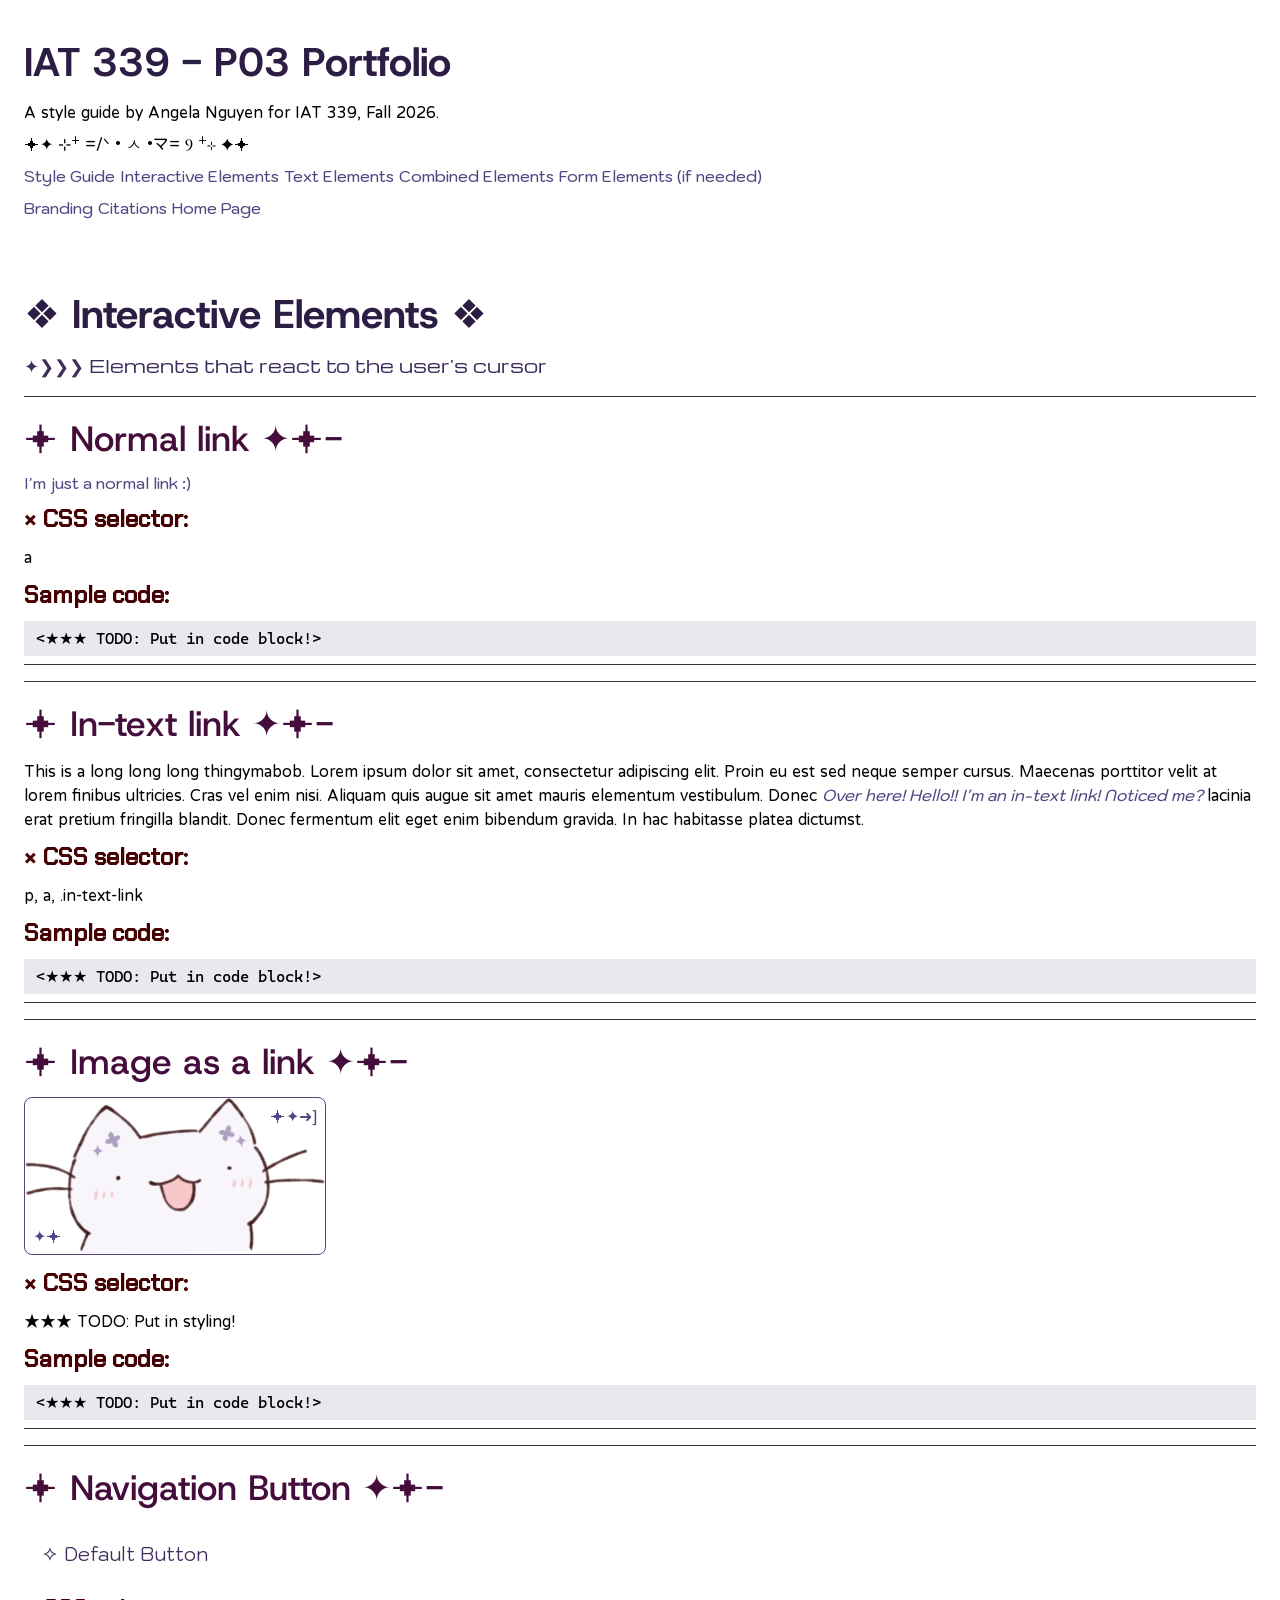
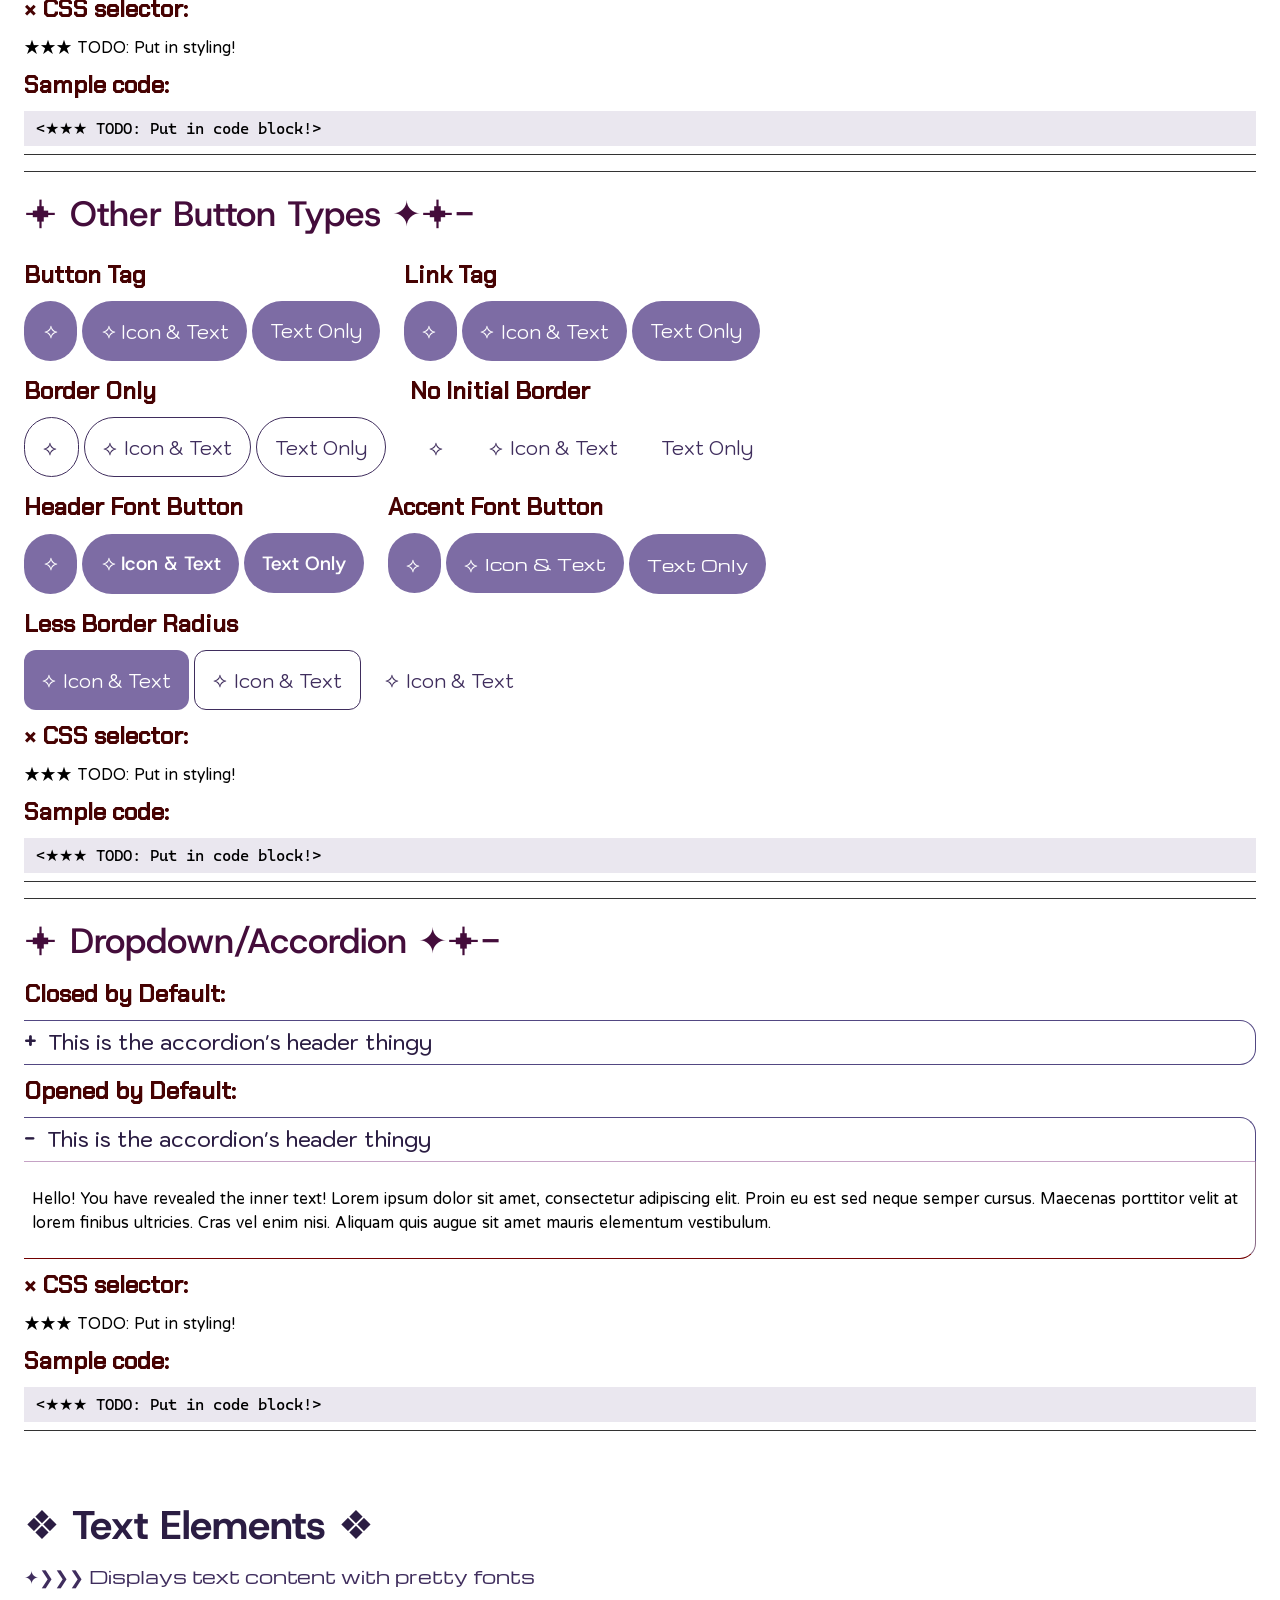
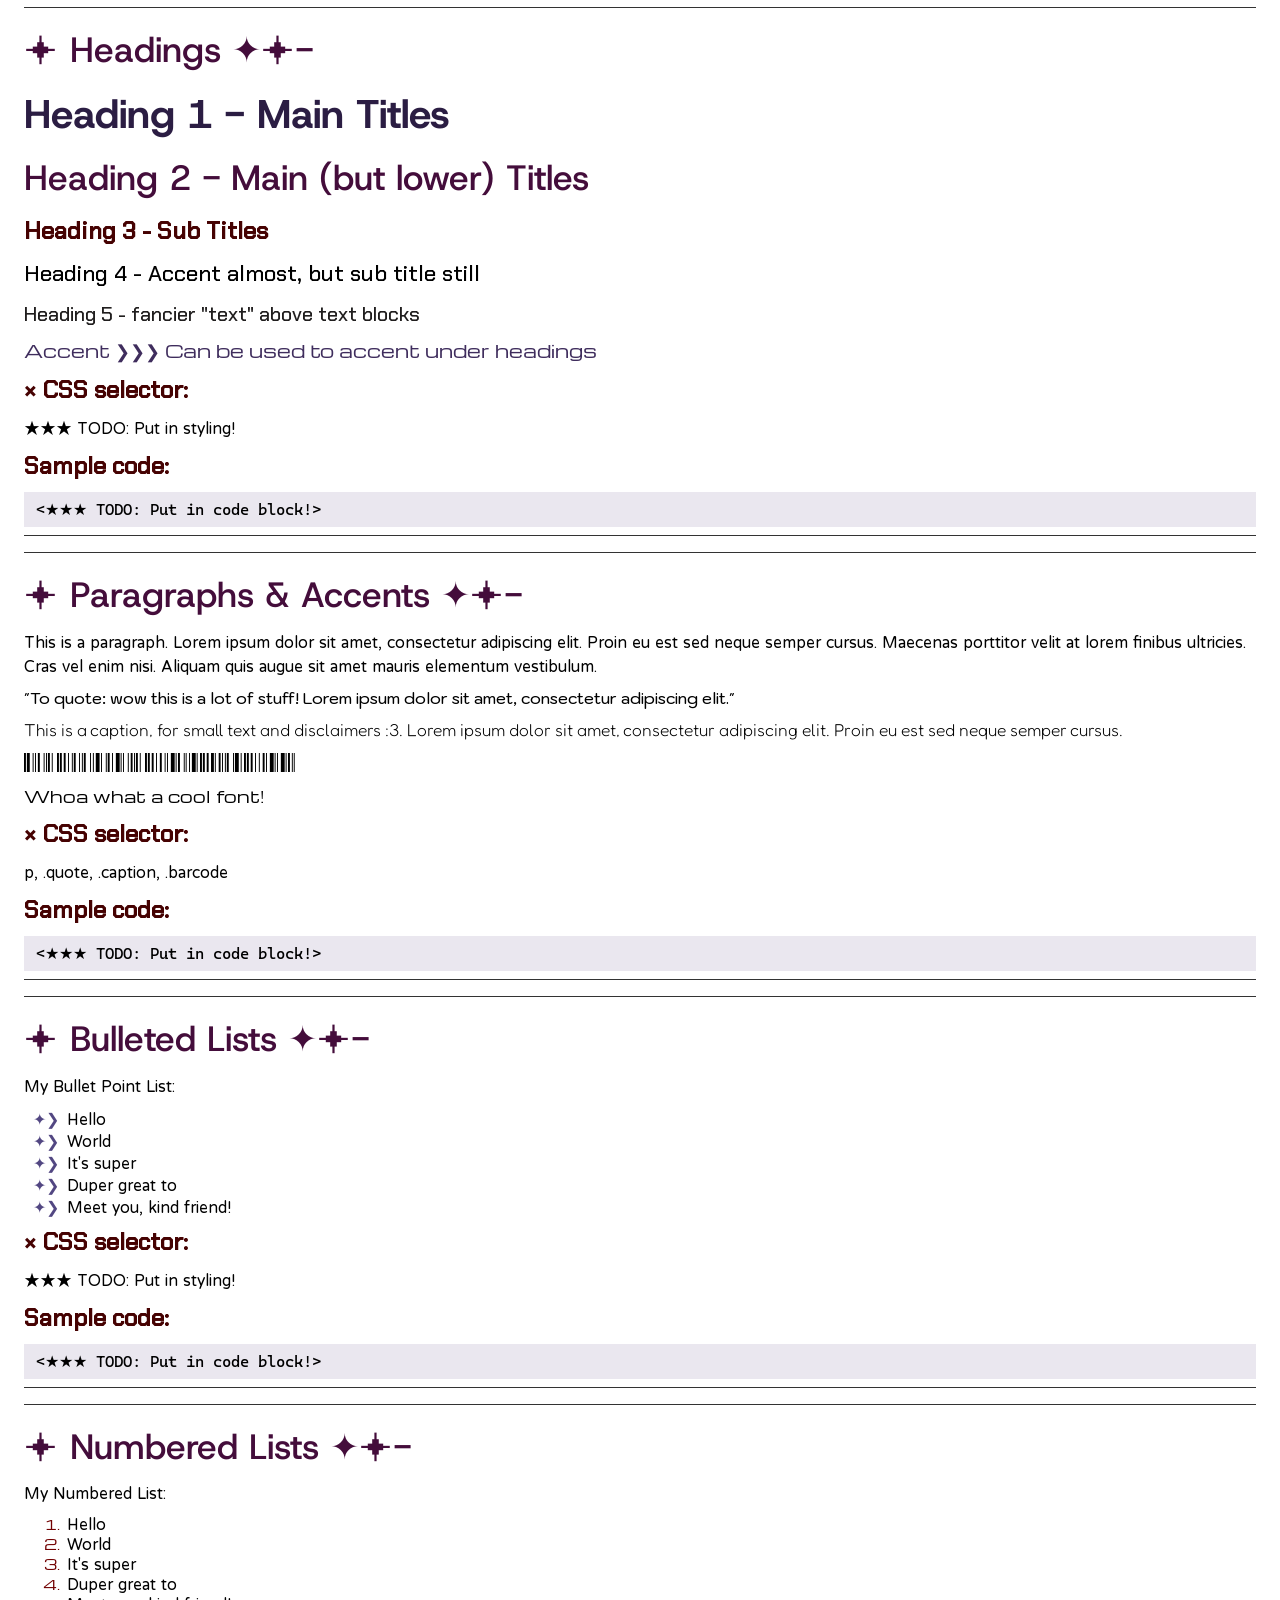
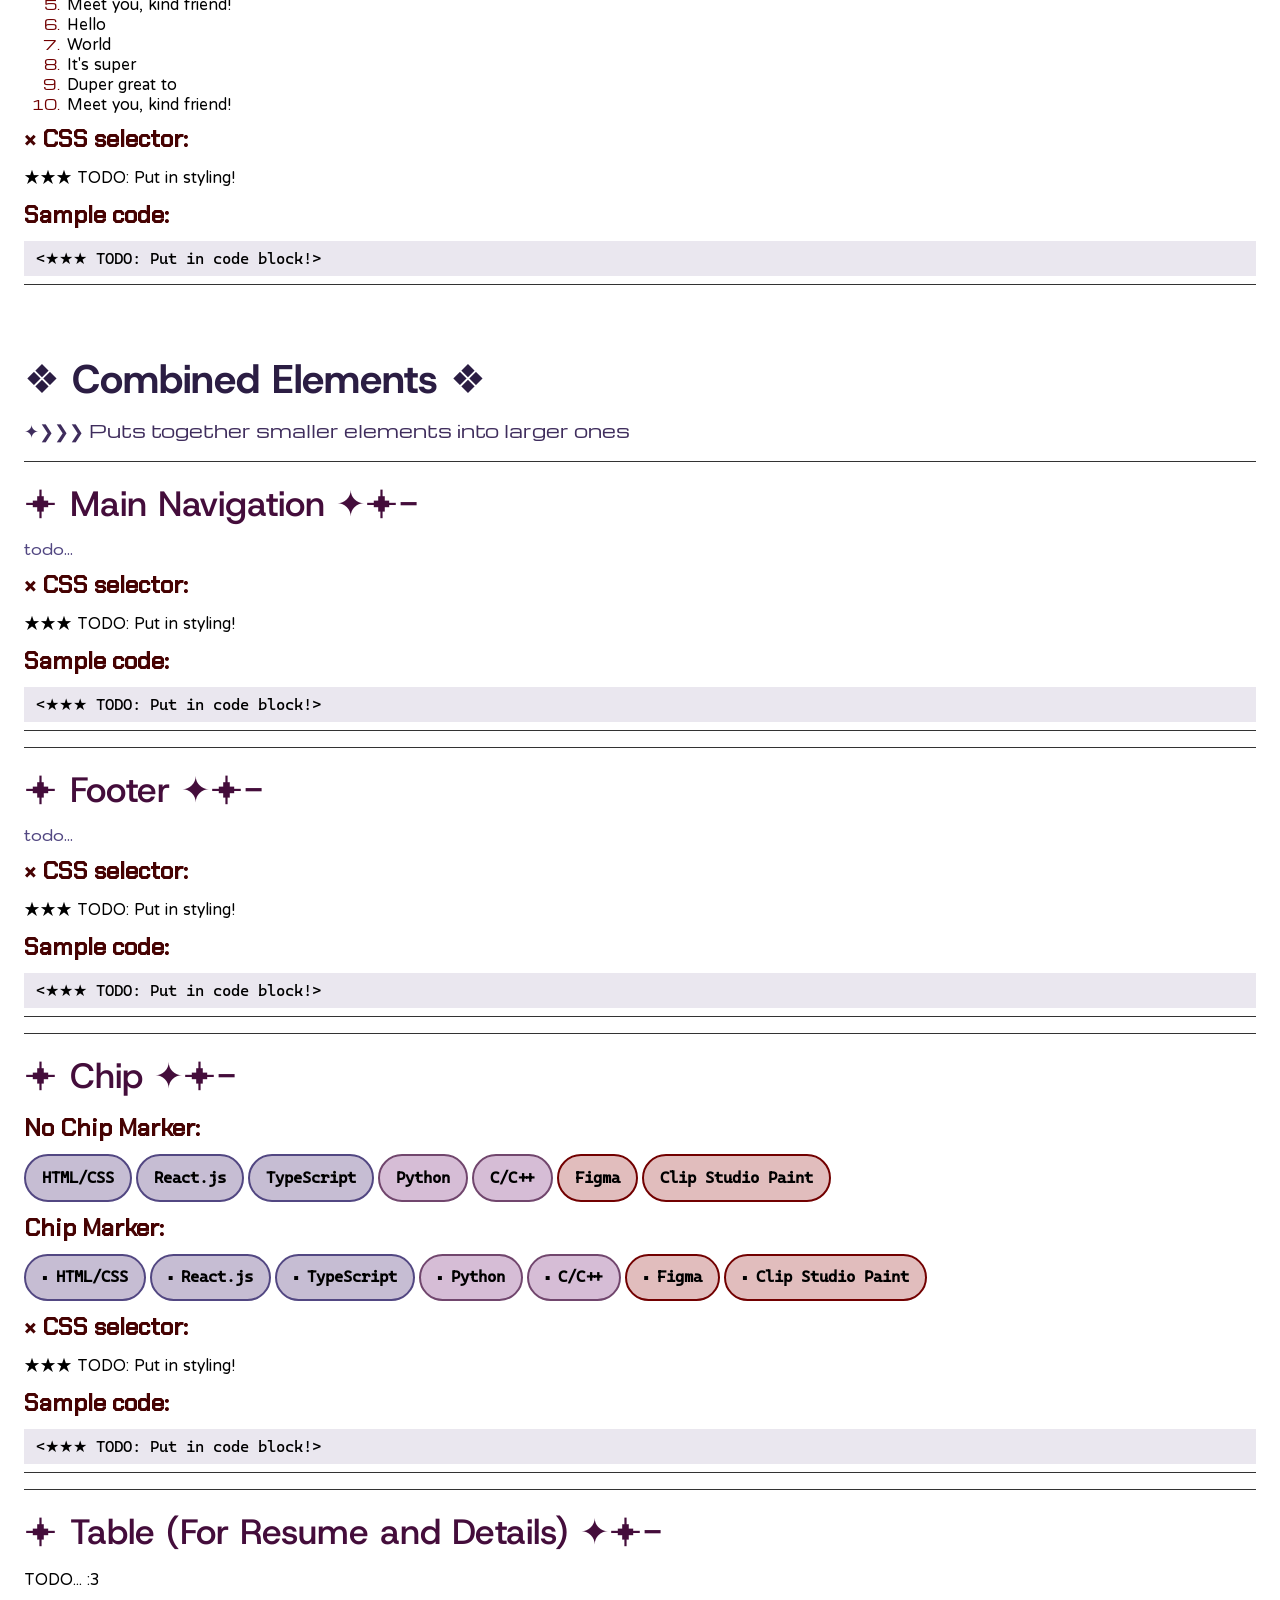
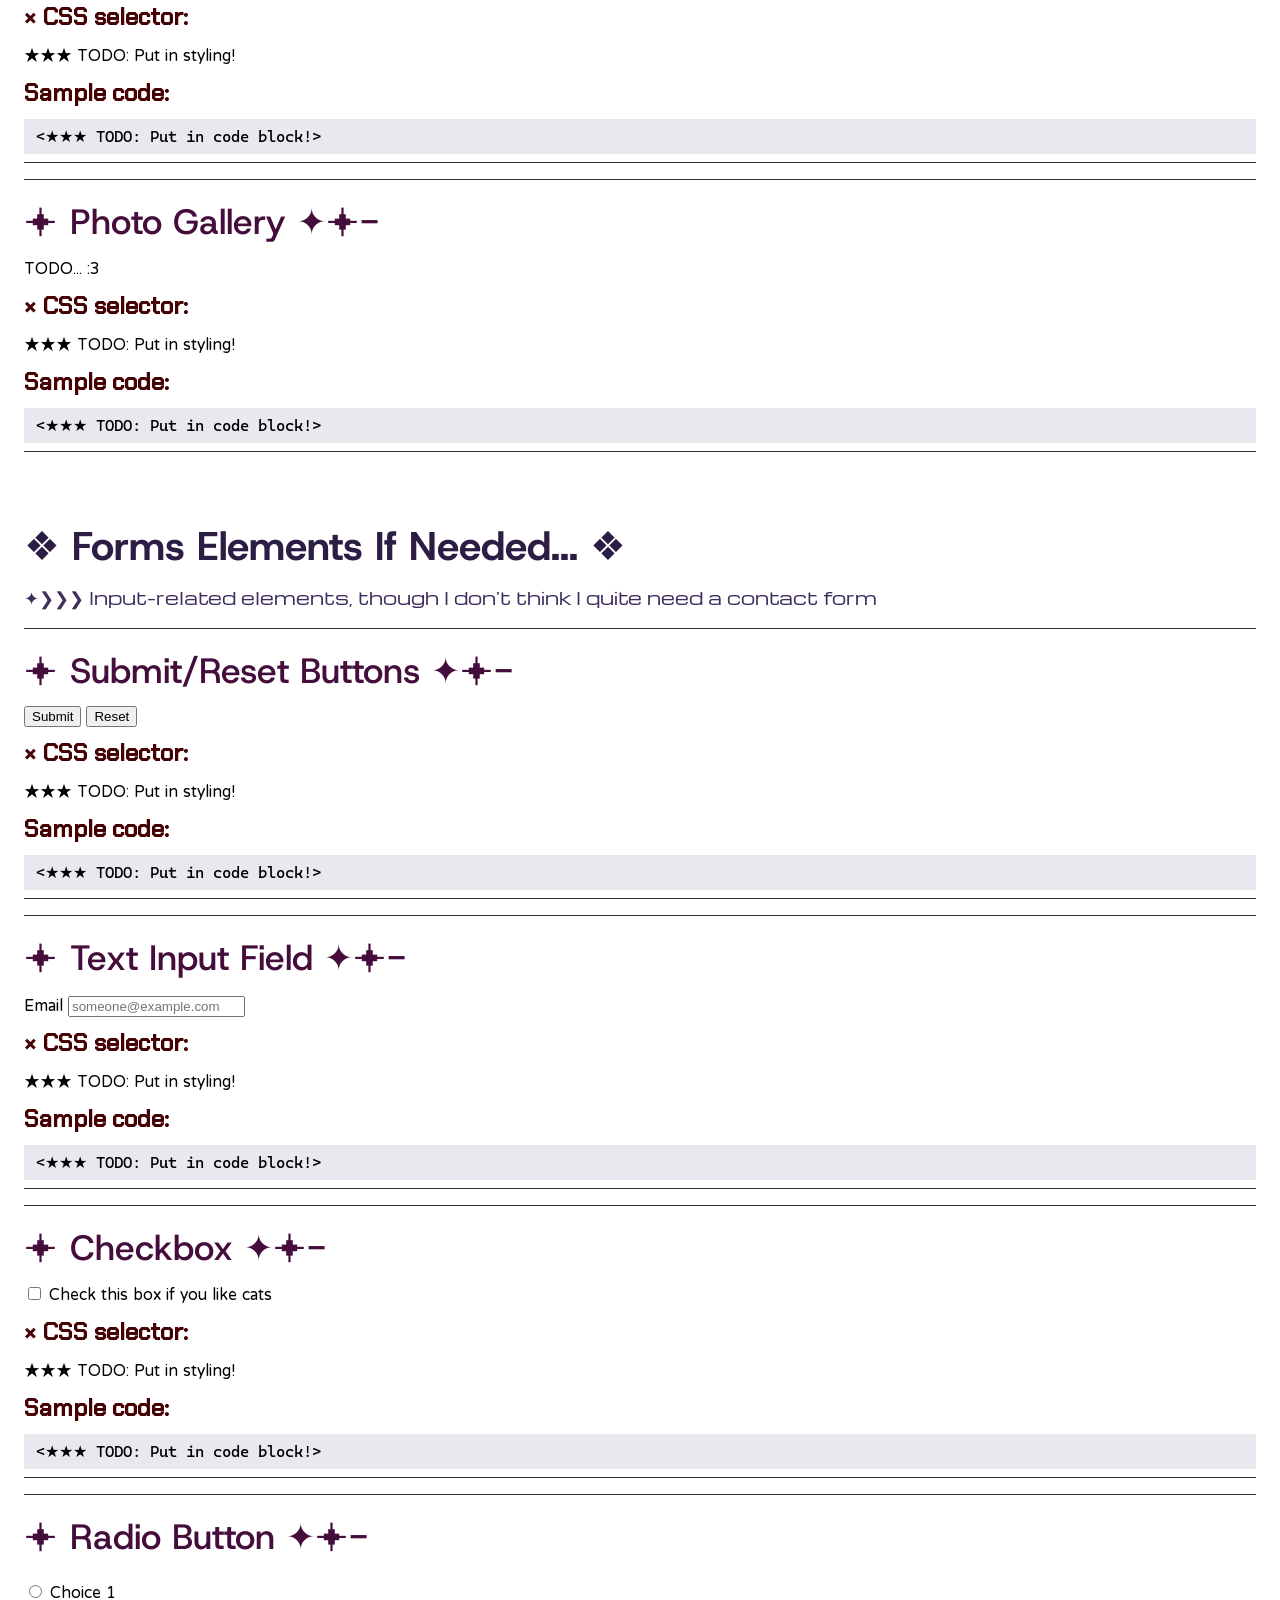
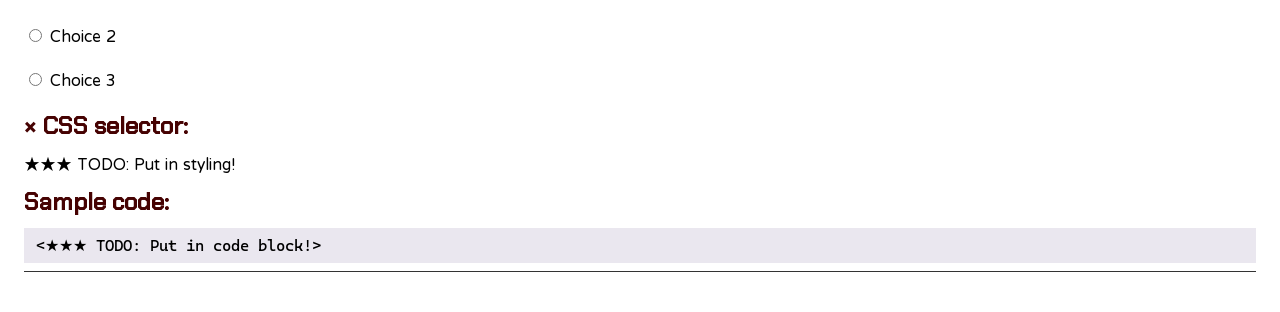
==== pages/style-guide.html @ d637d1a0 "added chips, changed button icon thing to account for chrome font? added todos" ====
<!DOCTYPE html>
<html lang="en">
  <head>
    <meta charset="utf-8">
    <meta name="viewport" content="width=device-width, initial-scale=1">

    <!-- I got annoyed at reloading
    googled up a script that allows me to reload
    the page every couple minutes/seconds
    to show my changes as I work
    -->
    <!-- <meta http-equiv="refresh" content="1"> -->

    <title>✦❯ IAT 339 - P03 Portfolio</title>

    <link href="../css/main.css" rel="stylesheet">
    <link href="../css/pages/style-guide.css" rel="stylesheet">
    <link href="../css/overrides.css" rel="stylesheet">
  </head>

  <body>
    <h1 class="trim-override">IAT 339 - P03 Portfolio</h1>
    <p>A style guide by Angela Nguyen for IAT 339, Fall 2026.</p>
    <p>🟄✦ ⊹⁺ =/ᐠ • ㅅ •マ= Ⳋ ⁺⊹ ✦🟄</p>
    <div>
      <nav>
        <p>
          <a href="style-guide.html">Style Guide</a>
          <a href="#interactive_elements">Interactive Elements</a>
          <a href="#text_elements">Text Elements</a>
          <a href="#combined_elements">Combined Elements</a>
          <a href="#form_elements">Form Elements (if needed)</a>
        </p>
      </nav>

      <nav>
        <p>
          <a href="#branding">Branding</a>
          <a href="#Citations">Citations</a>
          <a href="index.html">Home Page</a>
        </p>
      </nav>
    </div>

    <!-- INTERACTIVE ELEMENTS SECTION // -->
    <section id="interactive_elements" headingoffset="1">
      <h1 class="trim-override">❖ Interactive Elements ❖</h1>
      <p class="Michroma subtitle-accent">
        ✦❯❯❯ Elements that react to the user's cursor
      </p>

      <!-- Default Button styling section -->
      <section>
        <h2>🟄 Normal link ✦🟄-</h2>

        <a href="https://www.lipsum.com/feed/html"
          >I'm just a normal link :)
        </a>

        <div class="showcase-section">
          <h3>× CSS selector:</h3>
          <p>a</p>

          <h3>Sample code:</h3>
          <code>&lt;★★★ TODO: Put in code block!&gt;</code>
        </div>
      </section>

      <section>
        <h2>🟄 In-text link ✦🟄-</h2>

        <p>
          This is a long long long thingymabob. Lorem ipsum dolor sit amet,
          consectetur adipiscing elit. Proin eu est sed neque semper cursus.
          Maecenas porttitor velit at lorem finibus ultricies. Cras vel enim
          nisi. Aliquam quis augue sit amet mauris elementum vestibulum. Donec
          <a class="in-text-link" href="https://www.lipsum.com/feed/html"
            >Over here! Hello!! I'm an in-text link! Noticed me?
          </a>
          lacinia erat pretium fringilla blandit. Donec fermentum elit eget enim
          bibendum gravida. In hac habitasse platea dictumst.
        </p>

        <div class="showcase-section">
          <h3>× CSS selector:</h3>
          <p>p, a, .in-text-link</p>

          <h3>Sample code:</h3>
          <code>&lt;★★★ TODO: Put in code block!&gt;</code>
        </div>
      </section>

      <section>
        <h2>🟄 Image as a link ✦🟄-</h2>

        <a
          class="image-link-a"
          href="https://en.wikipedia.org/wiki/Cat"
          target="_blank"
        >
          <img
            class="image-link-img"
            src="../img/cat-1.png"
            alt="Doodle of a smiling cat"
          >
        </a>

        <div class="showcase-section">
          <h3>× CSS selector:</h3>
          <p>★★★ TODO: Put in styling!</p>

          <h3>Sample code:</h3>
          <code>&lt;★★★ TODO: Put in code block!&gt;</code>
        </div>
      </section>

      <section>
        <h2 id="nav-button">🟄 Navigation Button ✦🟄-</h2>

        <a
          class="base-button border-button nib-button star-button lbr-button"
          href="#nav-button"
          >Default Button</a
        >

        <div class="showcase-section">
          <h3>× CSS selector:</h3>
          <p>★★★ TODO: Put in styling!</p>

          <h3>Sample code:</h3>
          <code>&lt;★★★ TODO: Put in code block!&gt;</code>
        </div>
      </section>

      <section>
        <h2 id="button-demo">🟄 Other Button Types ✦🟄-</h2>

        <div class="flex-column">
          <div class="flex-row wrap gap-24">
            <div>
              <h3>Button Tag</h3>
              <button class="base-button star-button" type="button"></button>
              <button class="base-button star-button" type="button">
                Icon & Text
              </button>
              <button class="base-button" type="button">Text Only</button>
            </div>

            <div>
              <h3>Link Tag</h3>
              <a class="base-button star-button" href="#button-demo"></a>
              <a class="base-button star-button" href="#button-demo"
                >Icon & Text</a
              >
              <a class="base-button" href="#button-demo">Text Only</a>
            </div>
          </div>

          <div class="flex-row wrap gap-24">
            <div>
              <h3>Border Only</h3>
              <a
                class="base-button border-button star-button"
                href="#button-demo"
              ></a>
              <a
                class="base-button border-button star-button"
                href="#button-demo"
                >Icon & Text</a
              >
              <a class="base-button border-button" href="#button-demo"
                >Text Only</a
              >
            </div>

            <div>
              <h3>No Initial Border</h3>
              <a
                class="base-button border-button nib-button star-button"
                href="#button-demo"
              ></a>
              <a
                class="base-button border-button nib-button star-button"
                href="#button-demo"
                >Icon & Text</a
              >
              <a
                class="base-button border-button nib-button"
                href="#button-demo"
                >Text Only</a
              >
            </div>
          </div>

          <div class="flex-row wrap gap-24">
            <div>
              <h3>Header Font Button</h3>
              <button
                class="host-grotesk-button base-button star-button"
                type="button"
              ></button>
              <button
                class="host-grotesk-button base-button star-button"
                type="button"
              >
                Icon & Text
              </button>
              <button class="host-grotesk-button base-button" type="button">
                Text Only
              </button>
            </div>

            <div>
              <h3>Accent Font Button</h3>
              <a
                class="michroma-button base-button star-button"
                href="#button-demo"
              ></a>
              <a
                class="michroma-button base-button star-button"
                href="#button-demo"
                >Icon & Text</a
              >
              <a class="michroma-button base-button" href="#button-demo"
                >Text Only</a
              >
            </div>
          </div>

          <div>
            <h3>Less Border Radius</h3>
            <a class="lbr-button base-button star-button" href="#button-demo"
              >Icon & Text</a
            >
            <a
              class="lbr-button base-button border-button star-button"
              href="#button-demo"
              >Icon & Text</a
            >

            <a
              class="lbr-button base-button border-button nib-button star-button"
              href="#button-demo"
              >Icon & Text</a
            >
          </div>
        </div>

        <div class="showcase-section">
          <h3>× CSS selector:</h3>
          <p>★★★ TODO: Put in styling!</p>

          <h3>Sample code:</h3>
          <code>&lt;★★★ TODO: Put in code block!&gt;</code>
        </div>
      </section>

      <section>
        <h2>🟄 Dropdown/Accordion ✦🟄-</h2>

        <div>
          <h3>Closed by Default:</h3>
          <details class="accordion">
            <summary class="accordion-summary">
              This is the accordion's header thingy
            </summary>

            <div class="accordion-body">
              <p>
                Hello! You have revealed the inner text! Lorem ipsum dolor sit
                amet, consectetur adipiscing elit. Proin eu est sed neque semper
                cursus. Maecenas porttitor velit at lorem finibus ultricies.
                Cras vel enim nisi. Aliquam quis augue sit amet mauris elementum
                vestibulum.
              </p>
            </div>
          </details>
        </div>

        <div>
          <h3>Opened by Default:</h3>
          <details class="accordion" open>
            <summary class="accordion-summary">
              This is the accordion's header thingy
            </summary>

            <div class="accordion-body">
              <p>
                Hello! You have revealed the inner text! Lorem ipsum dolor sit
                amet, consectetur adipiscing elit. Proin eu est sed neque semper
                cursus. Maecenas porttitor velit at lorem finibus ultricies.
                Cras vel enim nisi. Aliquam quis augue sit amet mauris elementum
                vestibulum.
              </p>
            </div>
          </details>
        </div>

        <div class="showcase-section">
          <h3>× CSS selector:</h3>
          <p>★★★ TODO: Put in styling!</p>

          <h3>Sample code:</h3>
          <code>&lt;★★★ TODO: Put in code block!&gt;</code>
        </div>
      </section>
    </section>
    <!-- // INTERACTIVE ELEMENTS SECTION -->

    <!-- TEXT ELEMENTS SECTION // -->
    <section id="text_elements" headingoffset="1">
      <h1 class="trim-override">❖ Text Elements ❖</h1>
      <p class="Michroma subtitle-accent">
        ✦❯❯❯ Displays text content with pretty fonts
      </p>

      <section>
        <h2>🟄 Headings ✦🟄-</h2>

        <div headingoffset="1">
          <h1>Heading 1 - Main Titles</h1>
          <h2>Heading 2 - Main (but lower) Titles</h2>
          <h3>Heading 3 - Sub Titles</h3>
          <h4>Heading 4 - Accent almost, but sub title still</h4>
          <h5>Heading 5 - fancier "text" above text blocks</h5>

          <p class="Michroma subtitle-accent">
            Accent ❯❯❯ Can be used to accent under headings
          </p>
        </div>

        <div class="showcase-section">
          <h3>× CSS selector:</h3>
          <p>★★★ TODO: Put in styling!</p>

          <h3>Sample code:</h3>
          <code>&lt;★★★ TODO: Put in code block!&gt;</code>
        </div>
      </section>

      <section>
        <h2>🟄 Paragraphs & Accents ✦🟄-</h2>

        <p>
          This is a paragraph. Lorem ipsum dolor sit amet, consectetur
          adipiscing elit. Proin eu est sed neque semper cursus. Maecenas
          porttitor velit at lorem finibus ultricies. Cras vel enim nisi.
          Aliquam quis augue sit amet mauris elementum vestibulum.
        </p>
        <p class="quote">
          "To quote: wow this is a lot of stuff! Lorem ipsum dolor sit amet,
          consectetur adipiscing elit."
        </p>
        <p class="caption">
          This is a caption, for small text and disclaimers :3. Lorem ipsum
          dolor sit amet, consectetur adipiscing elit. Proin eu est sed neque
          semper cursus.
        </p>
        <p class="barcode">The Barcode Font Was Cool</p>

        <p class="Michroma">Whoa what a cool font!</p>

        <div class="showcase-section">
          <h3>× CSS selector:</h3>
          <p>p, .quote, .caption, .barcode</p>

          <h3>Sample code:</h3>
          <code>&lt;★★★ TODO: Put in code block!&gt;</code>
        </div>
      </section>

      <section>
        <h2>🟄 Bulleted Lists ✦🟄-</h2>

        <p>My Bullet Point List:</p>
        <ul class="purple-marker">
          <li>Hello</li>
          <li>World</li>
          <li>It's super</li>
          <li>Duper great to</li>
          <li>Meet you, kind friend!</li>
        </ul>

        <div class="showcase-section">
          <h3>× CSS selector:</h3>
          <p>★★★ TODO: Put in styling!</p>

          <h3>Sample code:</h3>
          <code>&lt;★★★ TODO: Put in code block!&gt;</code>
        </div>
      </section>

      <section>
        <h2>🟄 Numbered Lists ✦🟄-</h2>

        <p>My Numbered List:</p>
        <ol class="red-marker">
          <li>Hello</li>
          <li>World</li>
          <li>It's super</li>
          <li>Duper great to</li>
          <li>Meet you, kind friend!</li>
          <li>Hello</li>
          <li>World</li>
          <li>It's super</li>
          <li>Duper great to</li>
          <li>Meet you, kind friend!</li>
        </ol>

        <div class="showcase-section">
          <h3>× CSS selector:</h3>
          <p>★★★ TODO: Put in styling!</p>

          <h3>Sample code:</h3>
          <code>&lt;★★★ TODO: Put in code block!&gt;</code>
        </div>
      </section>
    </section>
    <!-- // TEXT ELEMENTS SECTION -->

    <!-- COMBINED ELEMENTS SECTION // -->
    <section id="combined_elements" headingoffset="1">
      <h1 class="trim-override">❖ Combined Elements ❖</h1>
      <p class="Michroma subtitle-accent">
        ✦❯❯❯ Puts together smaller elements into larger ones
      </p>

      <section>
        <h2>🟄 Main Navigation ✦🟄-</h2>

        <nav>
          <a href="index.html">todo...</a>
        </nav>

        <div class="showcase-section">
          <h3>× CSS selector:</h3>
          <p>★★★ TODO: Put in styling!</p>

          <h3>Sample code:</h3>
          <code>&lt;★★★ TODO: Put in code block!&gt;</code>
        </div>
      </section>

      <section>
        <h2>🟄 Footer ✦🟄-</h2>

        <nav>
          <a href="index.html">todo...</a>
        </nav>

        <div class="showcase-section">
          <h3>× CSS selector:</h3>
          <p>★★★ TODO: Put in styling!</p>

          <h3>Sample code:</h3>
          <code>&lt;★★★ TODO: Put in code block!&gt;</code>
        </div>
      </section>

      <section>
        <h2>🟄 Chip ✦🟄-</h2>

        <h3>No Chip Marker:</h3>
        <div class="flex-row wrap">
          <div class="chip purple-chip"><p>HTML/CSS</p></div>
          <div class="chip purple-chip"><p>React.js</p></div>
          <div class="chip purple-chip"><p>TypeScript</p></div>

          <div class="chip magenta-chip"><p>Python</p></div>
          <div class="chip magenta-chip"><p>C/C++</p></div>

          <div class="chip red-chip"><p>Figma</p></div>
          <div class="chip red-chip"><p>Clip Studio Paint</p></div>
        </div>

        <h3>Chip Marker:</h3>
        <div class="flex-row wrap">
          <div class="chip cm purple-chip"><p>HTML/CSS</p></div>
          <div class="chip cm purple-chip"><p>React.js</p></div>
          <div class="chip cm purple-chip"><p>TypeScript</p></div>

          <div class="chip cm magenta-chip"><p>Python</p></div>
          <div class="chip cm magenta-chip"><p>C/C++</p></div>

          <div class="chip cm red-chip"><p>Figma</p></div>
          <div class="chip cm red-chip"><p>Clip Studio Paint</p></div>
        </div>

        <div class="showcase-section">
          <h3>× CSS selector:</h3>
          <p>★★★ TODO: Put in styling!</p>

          <h3>Sample code:</h3>
          <code>&lt;★★★ TODO: Put in code block!&gt;</code>
        </div>
      </section>

      <section>
        <h2>🟄 Table (For Resume and Details) ✦🟄-</h2>

        <p>TODO... :3</p>

        <div class="showcase-section">
          <h3>× CSS selector:</h3>
          <p>★★★ TODO: Put in styling!</p>

          <h3>Sample code:</h3>
          <code>&lt;★★★ TODO: Put in code block!&gt;</code>
        </div>
      </section>

      <section>
        <h2>🟄 Photo Gallery ✦🟄-</h2>

        <p>TODO... :3</p>

        <div class="showcase-section">
          <h3>× CSS selector:</h3>
          <p>★★★ TODO: Put in styling!</p>

          <h3>Sample code:</h3>
          <code>&lt;★★★ TODO: Put in code block!&gt;</code>
        </div>
      </section>
    </section>
    <!-- // COMBINED ELEMENTS SECTION -->

    <!-- FORMS SECTION // -->
    <section id="form_elements" headingoffset="1">
      <h1 class="trim-override">❖ Forms Elements If Needed... ❖</h1>
      <p class="Michroma subtitle-accent">
        ✦❯❯❯ Input-related elements, though I don't think I quite need a contact
        form
      </p>

      <section>
        <h2>🟄 Submit/Reset Buttons ✦🟄-</h2>

        <form>
          <button type="submit">Submit</button>
          <button type="reset">Reset</button>
        </form>

        <div class="showcase-section">
          <h3>× CSS selector:</h3>
          <p>★★★ TODO: Put in styling!</p>

          <h3>Sample code:</h3>
          <code>&lt;★★★ TODO: Put in code block!&gt;</code>
        </div>
      </section>

      <section>
        <h2>🟄 Text Input Field ✦🟄-</h2>

        <form>
          <label>
            Email
            <input type="email" placeholder="someone@example.com">
          </label>
        </form>

        <div class="showcase-section">
          <h3>× CSS selector:</h3>
          <p>★★★ TODO: Put in styling!</p>

          <h3>Sample code:</h3>
          <code>&lt;★★★ TODO: Put in code block!&gt;</code>
        </div>
      </section>

      <section>
        <h2>🟄 Checkbox ✦🟄-</h2>

        <form>
          <label>
            <input type="checkbox" id="toggle-ex" value="false">
            Check this box if you like cats
          </label>
        </form>

        <div class="showcase-section">
          <h3>× CSS selector:</h3>
          <p>★★★ TODO: Put in styling!</p>

          <h3>Sample code:</h3>
          <code>&lt;★★★ TODO: Put in code block!&gt;</code>
        </div>
      </section>

      <section>
        <h2>🟄 Radio Button ✦🟄-</h2>

        <form class="flex-column">
          <label>
            <input type="radio" name="radio-group" id="var-1" value="1">
            Choice 1
          </label>

          <label>
            <input type="radio" name="radio-group" id="var-2" value="2">
            Choice 2
          </label>

          <label>
            <input type="radio" name="radio-group" id="var-3" value="3">
            Choice 3
          </label>
        </form>

        <div class="showcase-section">
          <h3>× CSS selector:</h3>
          <p>★★★ TODO: Put in styling!</p>

          <h3>Sample code:</h3>
          <code>&lt;★★★ TODO: Put in code block!&gt;</code>
        </div>
      </section>
    </section>
    <!-- // FORMS ELEMENTS SECTION -->
  </body>
</html>
---- css/main.css ----
@import url("./colours.css");
@import url("./fonts.css");
@import url("./components/nav-and-footer.css");
@import url("./guides.css");

/*MARK: Basic Overrides*/
*,
*::before,
*::after {
  box-sizing: border-box;
}

*:focus-visible {
  /* replace the browser dependant one*/
  outline: 2px dashed var(--an-magenta-500);
  outline-offset: 0.1rem;
  border-radius: 4px;
}

body {
  font-family: "Huninn", sans-serif;
  font-style: normal;
  font-weight: 400;
  background-color: var(--an-white-400);
}

code {
  background-color: var(--an-purple-850);
  color: var(--an-black-000);
  padding: 0.5em 0.75em;
  display: block;

  font-family: "Cascadia_Code";
  font-style: normal;
  font-weight: normal;
  font-size: 1rem;

  /*got kinda annoyed by it going past the page*/
  word-wrap: break-word;
}

/*MARK: Text*/
/*#region*/
h1,
h2,
h3,
h4,
h5,
h6,
p,
label {
  margin: 0.5rem 0 0.5rem 0;
  line-height: 1.5;
  font-size: 1rem;
}

/*MARK: >headings*/
h1 {
  font-family: "Host_Grotesk", sans-serif;
  font-style: normal;
  font-weight: 400;
  font-size: 2.5rem;

  color: var(--an-purple-100);
}

h2 {
  font-family: "Host_Grotesk", sans-serif;
  font-style: normal;
  font-weight: 300;
  font-size: 2.2rem;

  color: var(--an-magenta-100);
}

h3 {
  font-family: "Chakra_Petch", sans-serif;
  font-style: normal;
  font-weight: 600;
  font-size: 1.5rem;

  color: var(--an-red-100);
}

h4 {
  font-family: "Chakra_Petch", sans-serif;
  font-style: normal;
  font-weight: 400;
  font-size: 1.4rem;
}

h5 {
  font-family: "Chakra_Petch", sans-serif;
  font-style: normal;
  font-weight: 400;
  font-size: 1.25rem;
  color: var(--an-black-200);
}

/*MARK: >paragraphs*/
p,
label {
  /* pretty much just the default font */
  font-family: "Huninn", sans-serif;
  font-style: normal;
  font-weight: 400;
}

.quote {
  font-family: "Kodchasan", sans-serif;
  font-style: normal;
  font-weight: 400;
}

.caption {
  font-family: "Fredoka", sans-serif;
  font-style: normal;
  font-weight: 300;
}

.barcode {
  font-family: "Libre_Barcode_128", sans-serif;
  font-style: normal;
  font-weight: normal;
  font-size: 2rem;

  /* make the sizing essentially hug the font*/
  /* text-trim stuff isn't valid on CSS 3...*/
  /* text-box-trim: trim-both;
  text-box-edge: cap alphabetic; */

  /* 
    manually hand adjusted it on inspect element first 
    having line-height set to 0 is ok as it's not supposed to overflow to a new line.
    must manually make sure this doesn't flex wrap either
  */
  line-height: 0;
  margin: 0;

  /* need to use em so that it's reactive to the font-size later */
  padding-top: 0.6em;
  padding-bottom: 0.2em;
}

.Michroma {
  font-family: "Michroma", sans-serif;
  font-style: normal;
  font-weight: 400;
}
/*#endregion*/

/*MARK: Links*/
/*#region*/
a {
  color: var(--an-purple-500);
  text-decoration: none;

  font-family: "Kodchasan", sans-serif;
  font-weight: 400;
  font-style: normal;
}

a:hover,
a:focus {
  color: var(--an-magenta-550);
  text-decoration: underline dashed 2px;
}

a:active {
  color: var(--an-red-550);
  text-decoration: underline 2px;
}

.in-text-link {
  font-style: italic;
}

/*
  MARK: >img links
  referencing off my own work from P01/02
*/
/*#region*/
.image-link-a {
  display: inline-flex;
  position: relative;
  border: 1.5px solid var(--an-purple-500);
  border-radius: 8px;
  transition: var(--transition-duration);
}

.image-link-img {
  max-width: 300px;
  min-width: 150px;
  width: 100%;
  height: auto;
  transition: var(--transition-duration);
}

/* psuedo elements to put in the corner of the img
*/
.image-link-a::before,
.image-link-a::after {
  position: absolute;
  padding: 8px;
  z-index: 1;
}

.image-link-a::before {
  content: "🟄✦➜]";
  top: 0;
  right: 0;
}

.image-link-a::after {
  content: "✦🟄";
  bottom: 0;
  left: 0;
}

.image-link-a:hover {
  border: 1.5px solid var(--an-red-500);
  border-radius: 16px;
}

/*
  Affects the image only when the link is hovered on,
  and not just the image itself!
*/
.image-link-a:hover .image-link-img {
  transform: scale(0.95);
}
/*#endregion*/
/*#endregion*/

/*MARK: Lists*/
ol,
ul {
  margin: 0;
}

li {
  padding-left: 0.2rem;
}

.purple-marker li::marker {
  color: var(--an-purple-500);
}

.red-marker li::marker {
  color: var(--an-red-500);
}

li::marker {
  font-family: "Michroma";
  font-size: 0.9rem;
}

ul li::marker {
  content: "✦❯ ";
  font-size: 1rem;
}

/*MARK: Buttons
  there's... a lot oops
*/
/*#region*/

/* 
  MARK: > base button! 
*/
.base-button {
  cursor: pointer;
  transition: var(--transition-duration);

  display: inline-flex;
  gap: 4px;
  align-items: center;
  justify-content: center;

  padding: 16px 18px;
  max-width: fit-content;
  min-height: 60px;

  border: none;
  border-radius: 50rem;

  font-family: "Kodchasan", sans-serif;
  font-style: normal;
  font-weight: 300;
  font-size: 1.2rem;

  /* text-trim stuff isn't valid on CSS 3...*/
  /* text-box-trim: trim-both;
  text-box-edge: cap alphabetic; */

  background-color: var(--an-purple-700);
  color: var(--an-white-fff);
}

.base-button:hover,
.base-button:focus-visible,
.base-button:focus {
  background-color: var(--an-magenta-800);
  color: var(--an-purple-100);
  text-decoration: none;
}

.base-button:active {
  background-color: var(--an-red-700);
  color: var(--an-white-fff);
  text-decoration: none;
}

/*
  MARK: > border only button
*/
.border-button {
  box-sizing: border-box;
  border: 1.5px solid var(--an-purple-200);
  color: var(--an-purple-200);

  background-color: unset;
}

.border-button:hover,
.border-button:focus-visible,
.border-button:focus {
  box-sizing: border-box;
  border-color: var(--an-magenta-500);
  /* inset to thicken the border, but not the overall size */
  box-shadow: inset 0 0 0 0.7px var(--an-magenta-500);
  color: var(--an-magenta-200);
  text-decoration: none;

  /* 
    learned that i can mix the colours https://www.w3schools.com/cssref/func_color-mix.php 
    to make it semi-transparent without modifying the original whoa
  */
  background-color: color-mix(in srgb, var(--an-magenta-500) 8%, transparent);
}

.border-button:active {
  border-color: var(--an-red-500);
  box-shadow: inset 0 0 0 0.5px var(--an-red-500);
  color: var(--an-black-000);
  text-decoration: none;

  background-color: color-mix(in srgb, var(--an-red-500) 10%, transparent);
}

/* 
  MARK: > lbr stands for less border radius 
*/
.lbr-button,
.lbr-button:hover,
.lbr-button:focus-visible,
.lbr-button:focus,
.lbr-button:active {
  border-radius: 12px;
}

/* 
  MARK: > nib stands for no initial border 
*/
.nib-button {
  /* 
    hacky way of doing this to maintain border sizing 
    not sure why transparent didn't work when it worked in the 
    colour mix, prolly because it was an attribute.
  */
  border-color: var(--an-transparent);
}

/* 
  MARK: > star decoration infront of the text 
*/
.star-button::before {
  content: "⟡";
  font-size: 1.3rem;
  width: 17px;

  /* text-trim stuff isn't valid on CSS 3...*/
  /* text-box-trim: trim-both;
  text-box-edge: cap alphabetic; */
  line-height: 0.1rem;
  padding: 0.45rem 0;
}

.star-button:hover::before,
.star-button:focus-visible::before,
.star-button:focus::before {
  content: "✦";
}
/*#endregion - buttons*/

/*MARK: Dropdown/Accordion*/
/*#region*/

/* default summary styling */
summary {
  cursor: pointer;
  font-family: "Kodchasan";
  font-size: 1.3rem;
  color: var(--an-purple-100);
}

/*
  marker customization
  https://developer.mozilla.org/en-US/docs/Web/HTML/Reference/Elements/summary#changing_the_summarys_icon

  found that the marker itself is restrictive, i like the ::before element more...
*/
summary {
  list-style: none;

  &::before {
    content: "+";
    font-weight: bold;
    line-height: 0.1em;
    padding-bottom: 0.2em;
  }
  [open] &::before {
    content: "−";
  }
}

summary::-webkit-details-marker {
  display: none;
}

/* 
  these are accordion unique: 
*/
/* MARK:> accordion header */
.accordion-summary {
  display: inline-flex;
  align-items: center;
  gap: 12px;
  width: 100%;

  padding: 0.5rem 0;
  border: 1px solid var(--an-purple-500);
  border-left: none;

  border-top-right-radius: 16px;
  border-bottom-right-radius: 16px;

  transition:
    border-color var(--transition-duration) ease,
    border-bottom-right-radius var(--transition-duration) ease;
}

.accordion[open] .accordion-summary {
  border-bottom: 1px solid var(--an-magenta-800);
  border-bottom-right-radius: 0;
}

/* MARK:> accordion body */
.accordion-body {
  border: 1px solid var(--an-magenta-600);
  border-left: transparent;
  border-top: transparent;
  border-bottom-right-radius: 16px;

  margin: 0;
  padding: 1em 0.5em;
}

.accordion:not([open]) .accordion-body {
  animation: none;
}

/* this really bothered me so i looked into making a simple animation...
https://developer.mozilla.org/en-US/docs/Web/CSS/Guides/Animations/Using#examples */
@keyframes accordionReveal {
  from {
    opacity: 0;
    transform: translateY(-0.5rem);
  }
  to {
    opacity: 1;
    transform: translateY(0);
  }
}

.accordion[open] .accordion-body {
  animation: accordionReveal calc(var(--transition-duration) + 0.1s) ease-in;
  border-bottom-color: var(--an-red-500);
}

/*#endregion - dropdown/accordion*/

/*MARK: Chips*/
/*#region*/
.chip {
  padding: 0.1em 1em;
  color: var(--an-black-000);
  border-radius: 50rem;

  display: inline-flex;
  align-items: center;
  gap: 0.5rem;
}

.chip > * {
  font-family: "Cascadia_Code";
  font-weight: 600;
  font-size: 1rem;
}

.cm::before {
  content: "▪";
}

.purple-chip {
  background-color: color-mix(in srgb, var(--an-purple-800) 70%, transparent);
  border: 2px solid var(--an-purple-500);
}

.magenta-chip {
  background-color: color-mix(in srgb, var(--an-magenta-800) 70%, transparent);
  border: 2px solid var(--an-magenta-500);
}

.red-chip {
  background-color: color-mix(in srgb, var(--an-red-800) 70%, transparent);
  border: 2px solid var(--an-red-500);
}

/*#endregion*/

/*MARK: Forms but I don't think I need these:*/
/*MARK: Text Inputs*/
/*MARK: Radio*/
/*MARK: Checkbox*/
---- css/pages/style-guide.css ----
@import url("./colours.css");

body {
  padding: 1rem;
}

/* Adds a bar under each section */
section:not([id]) {
  margin: 1em 0;
  padding: 0.5em 0;
  border-top: 1px solid #333;
  border-bottom: 1px solid #333;
}

section[id] {
  margin-top: 4em;
}
---- css/overrides.css ----
.trim-text {
  text-box-trim: trim-both;
  text-box-edge: cap alphabetic;
}

.subtitle-accent {
  font-size: 1.15rem;
  color: var(--an-purple-200);
}

/* alternative font for buttons? */
.host-grotesk-button {
  font-family: "Host_Grotesk", sans-serif;
  font-style: normal;
  font-weight: 100;
  font-size: 1.2rem;
}

.michroma-button {
  font-family: "Michroma", sans-serif;
  font-style: normal;
  font-weight: 100;
  font-size: 1rem;
}
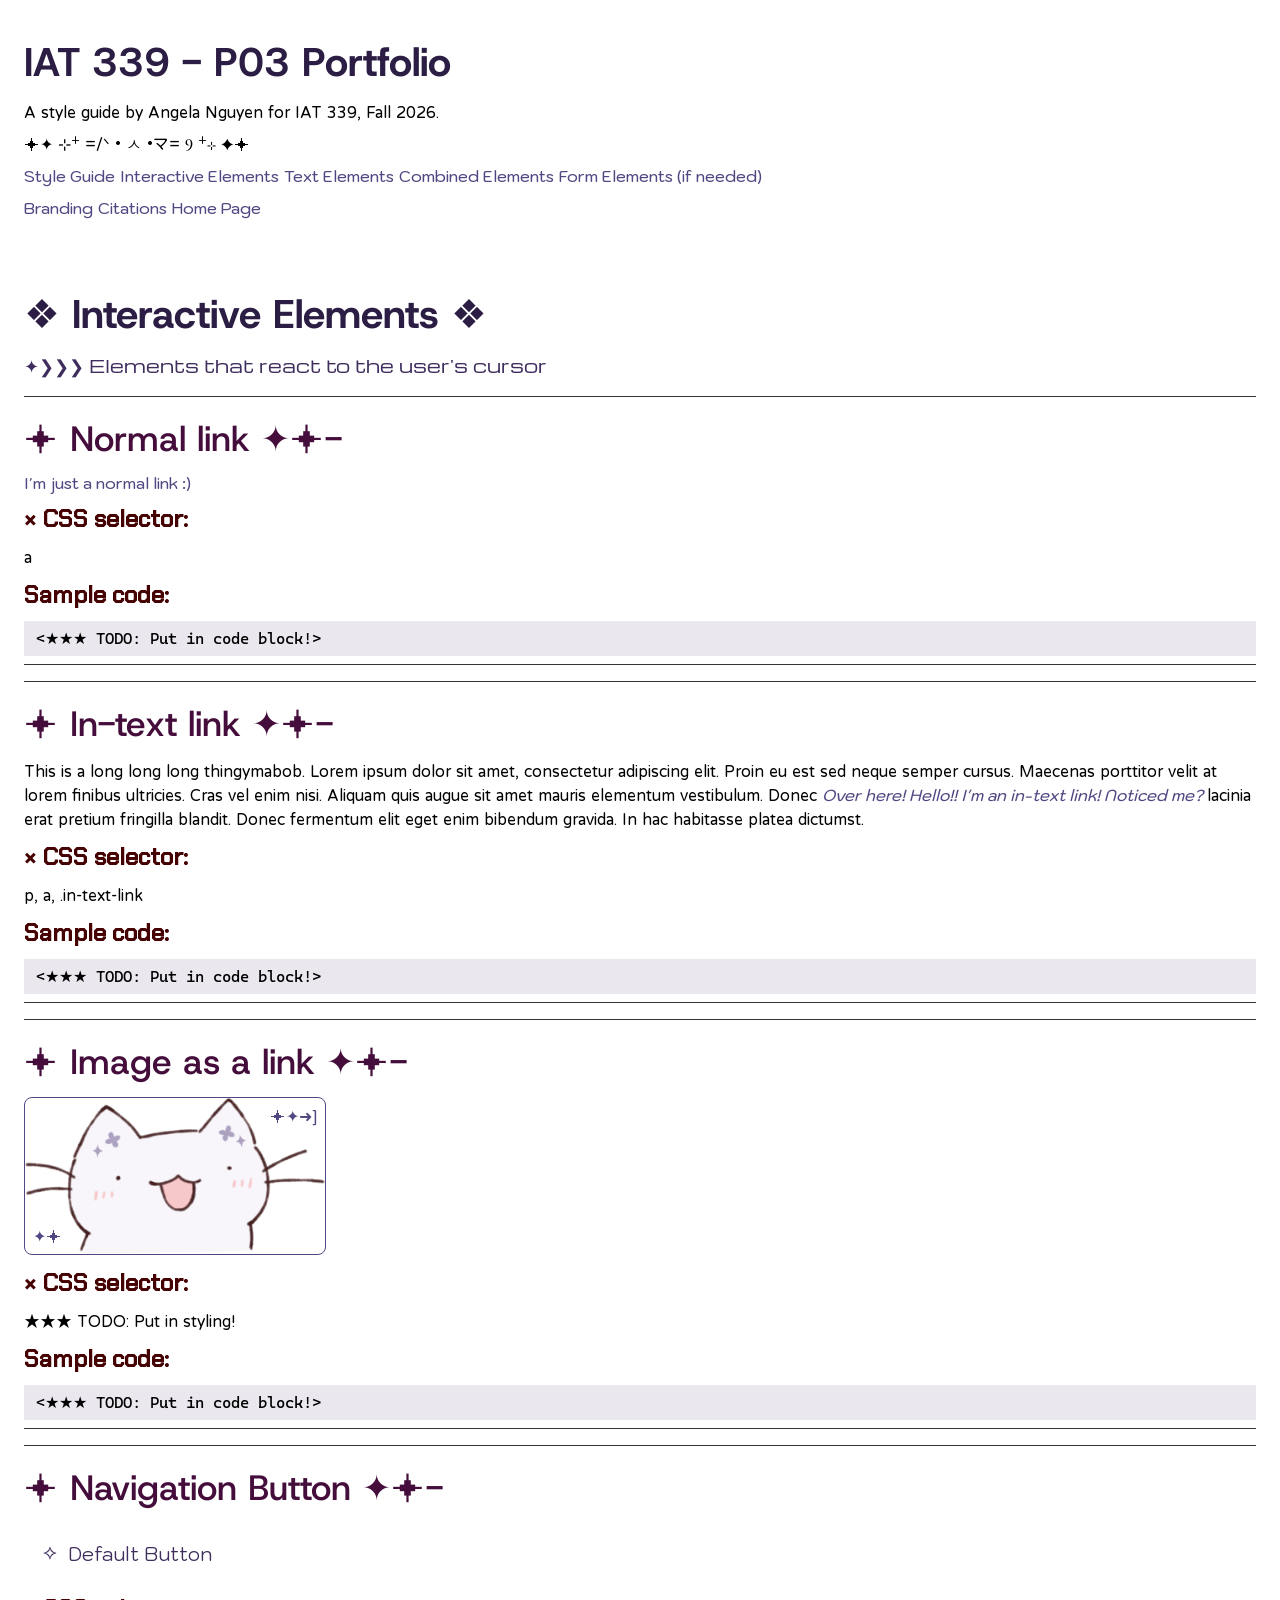
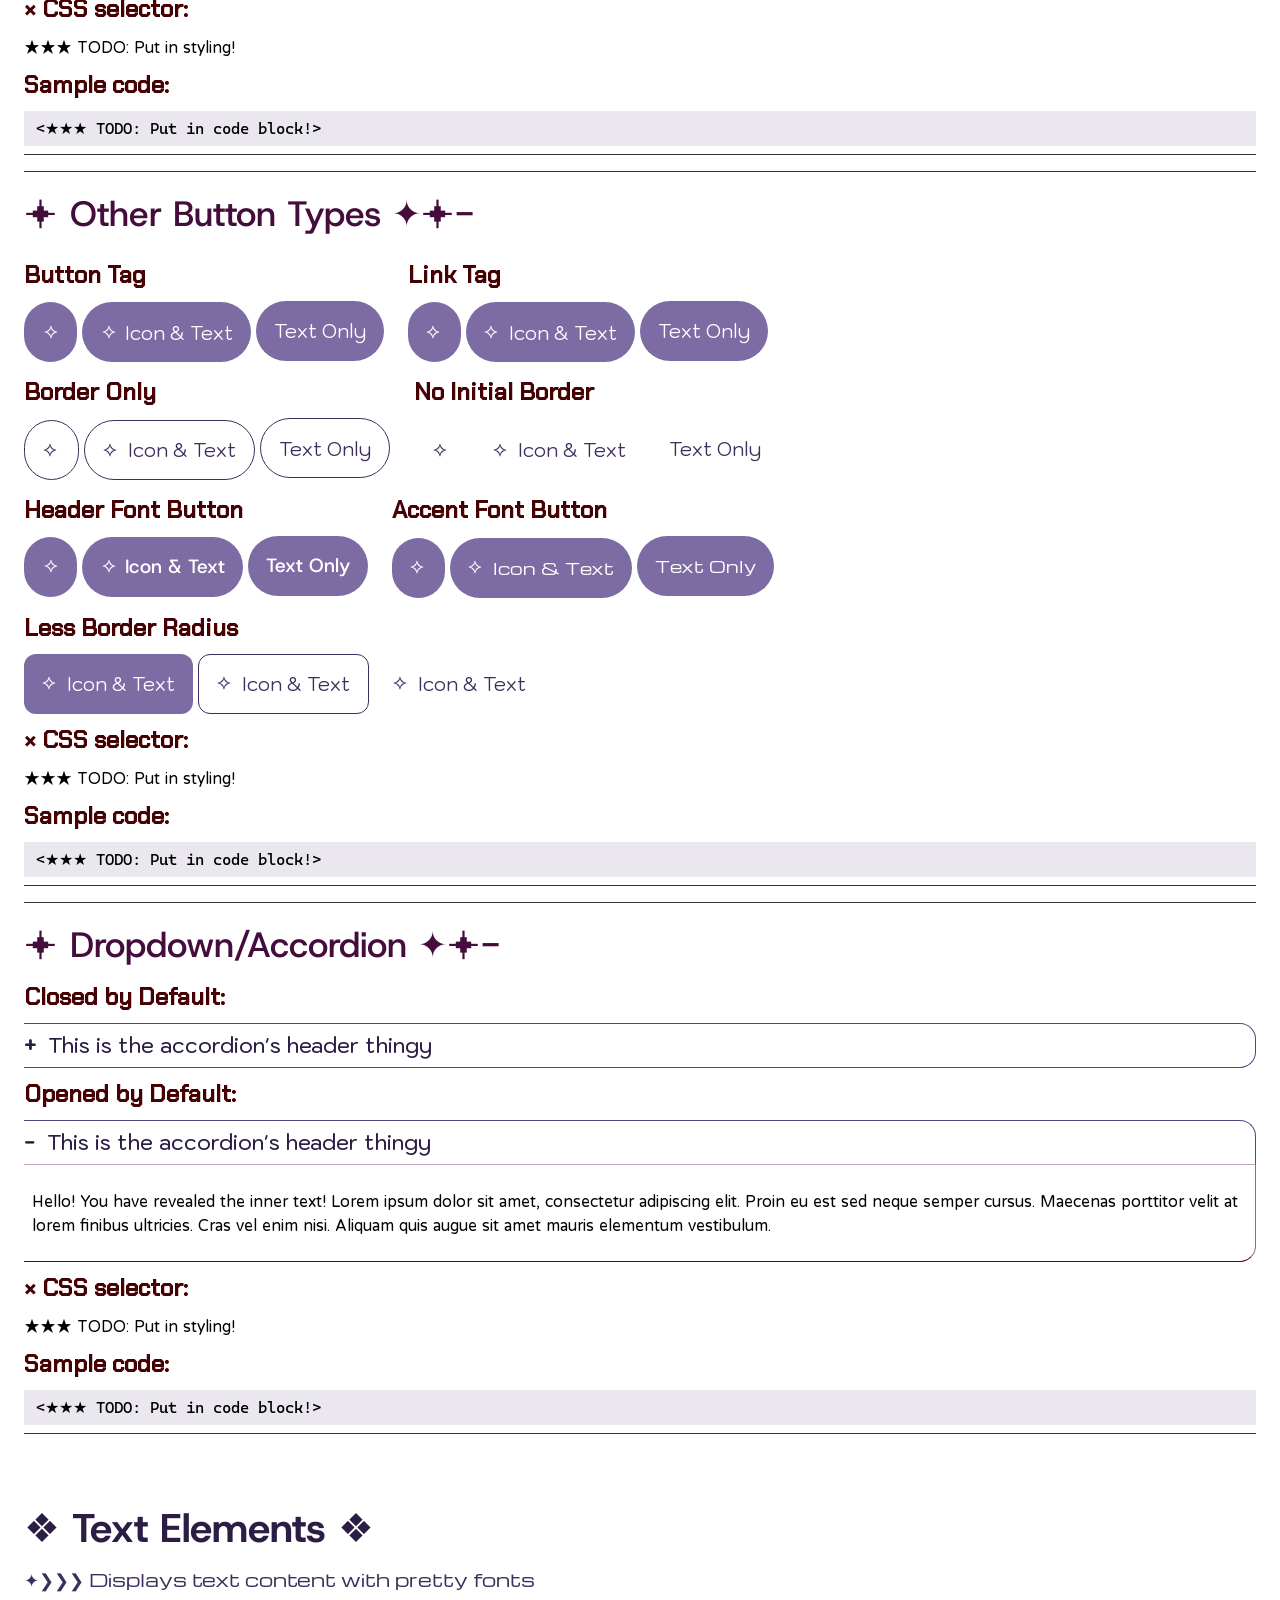
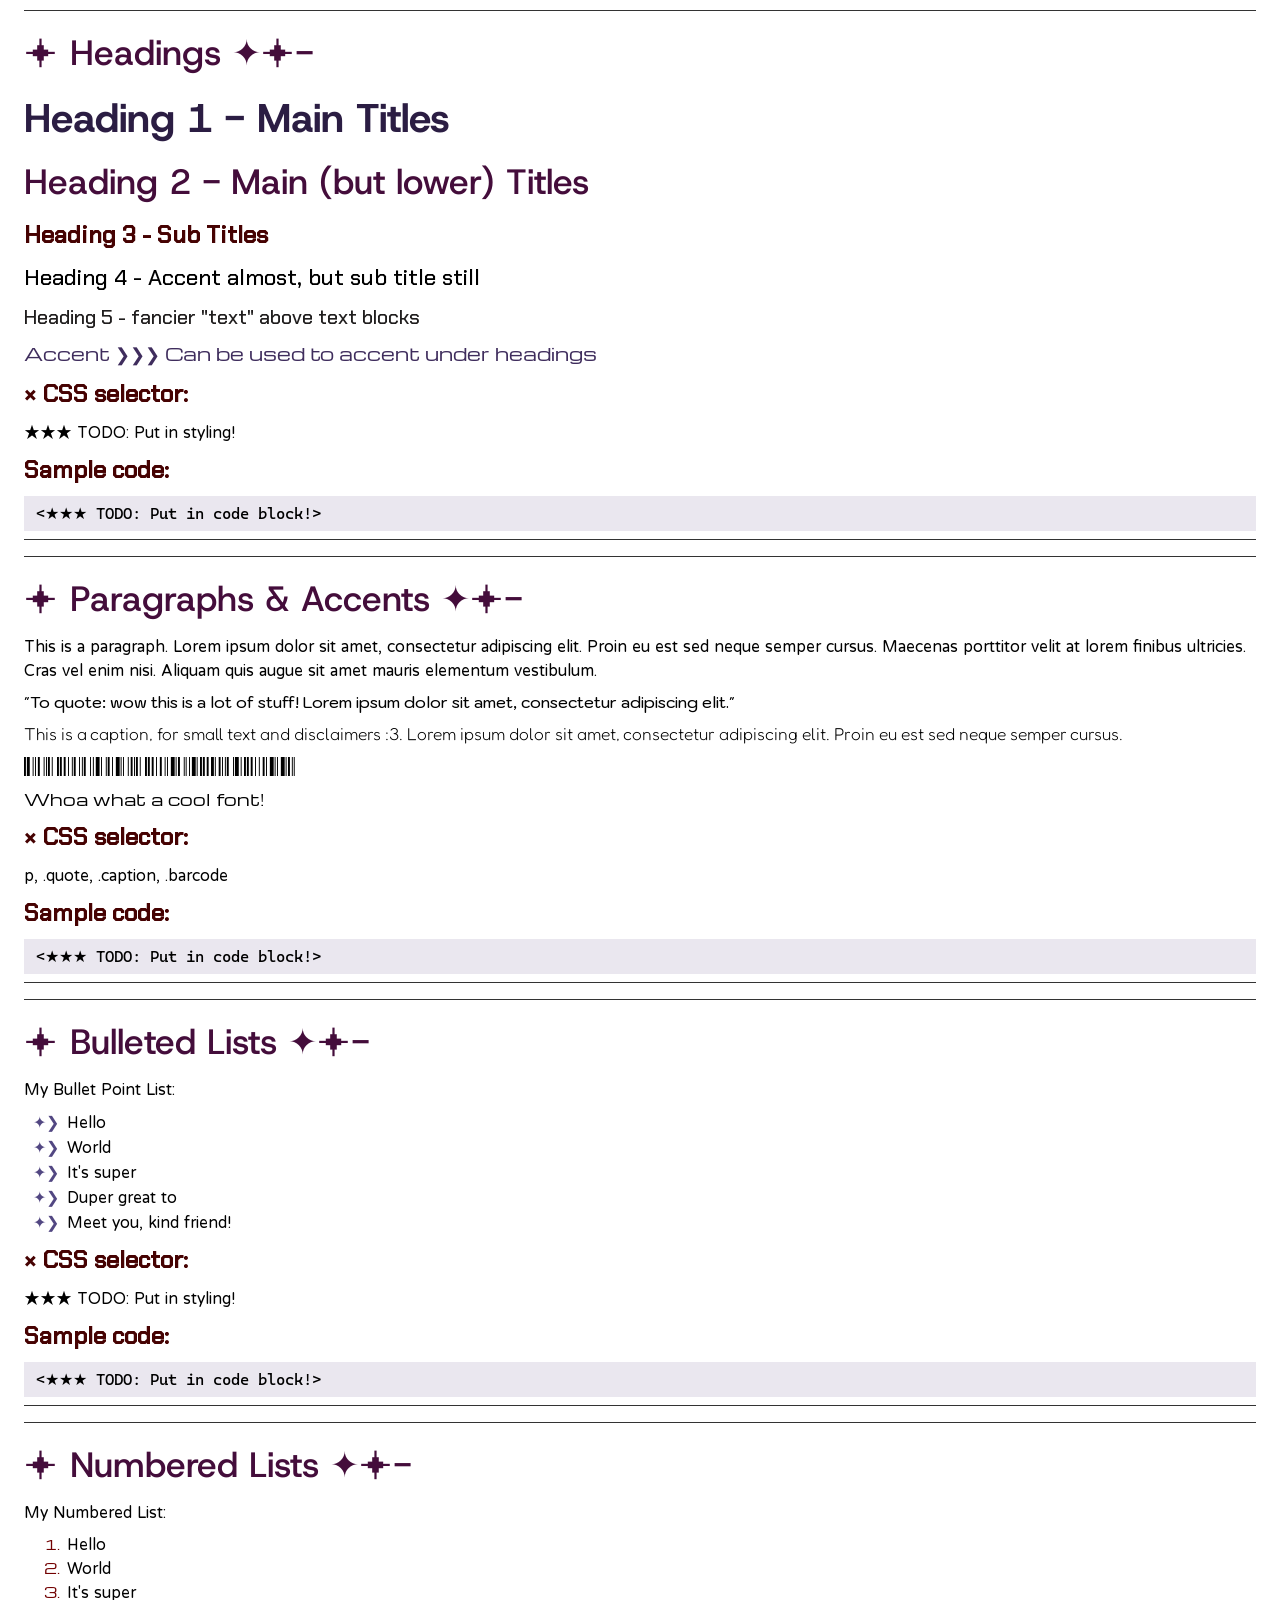
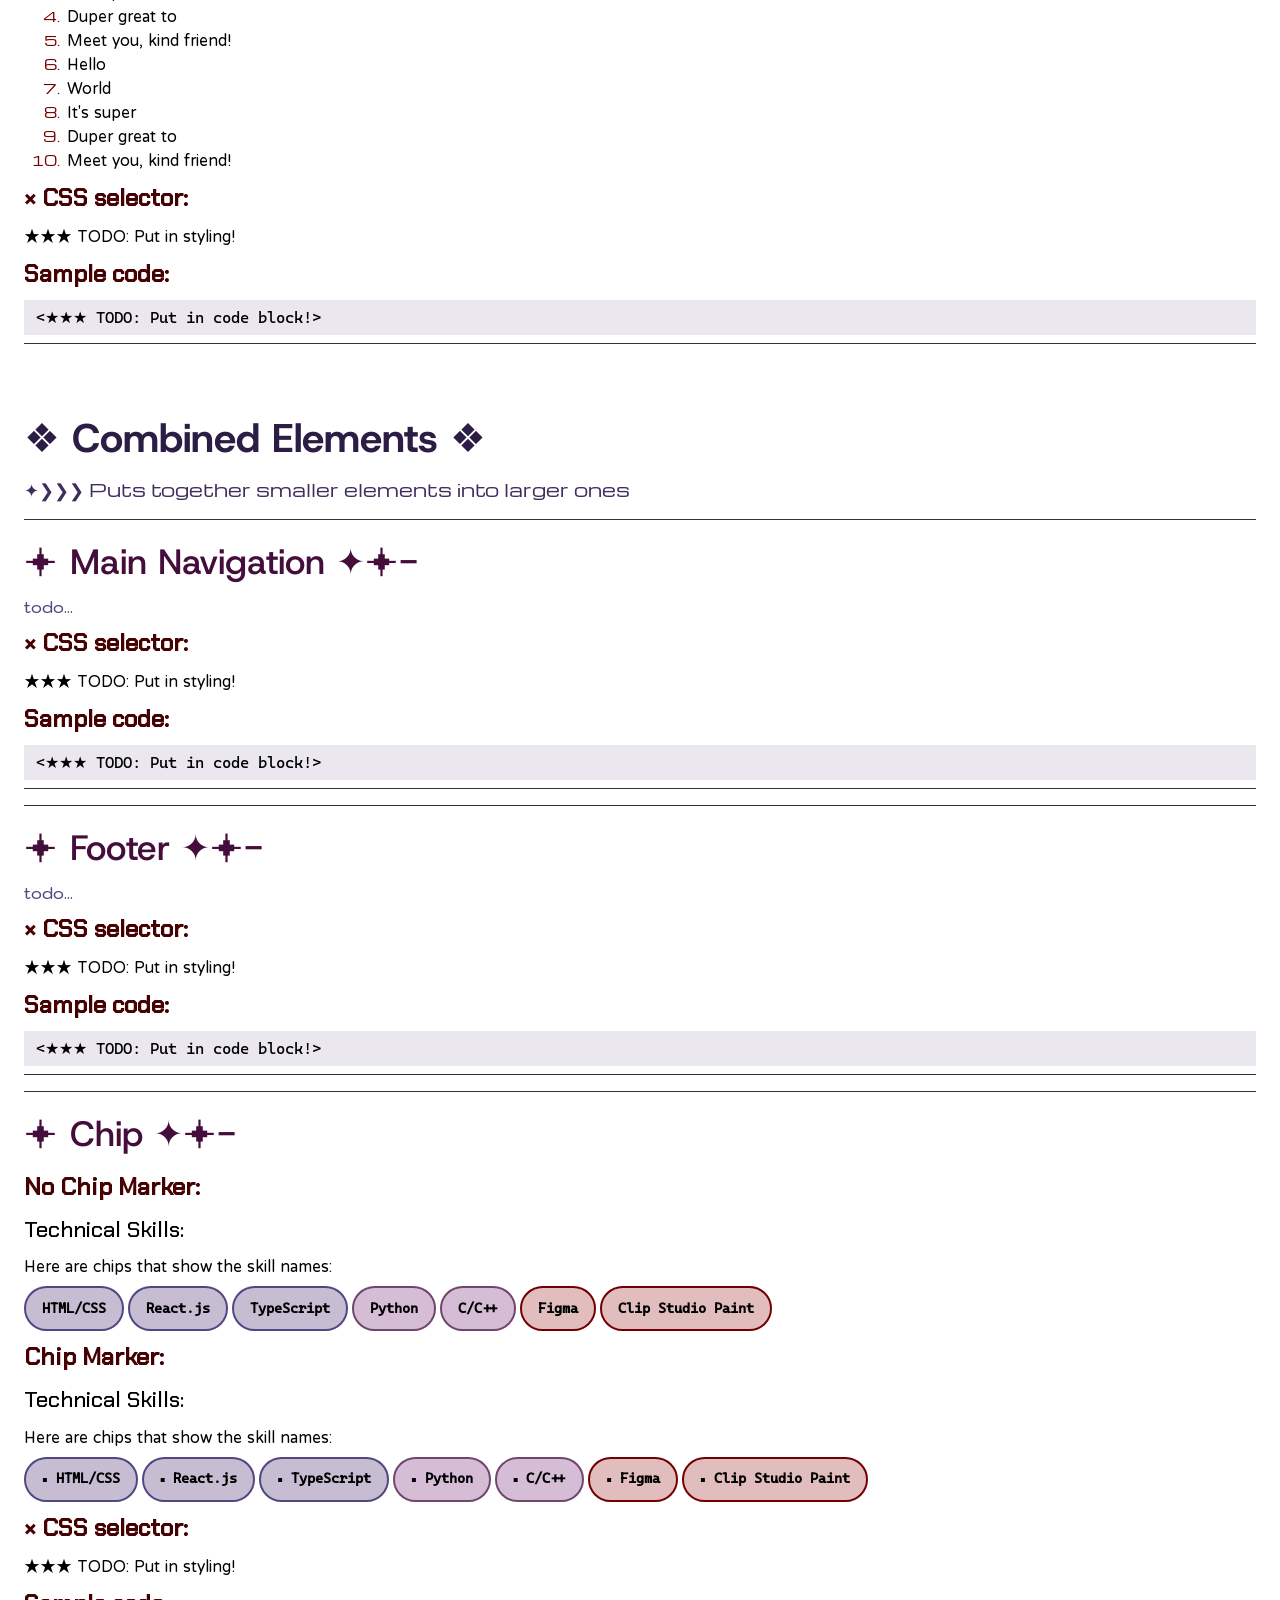
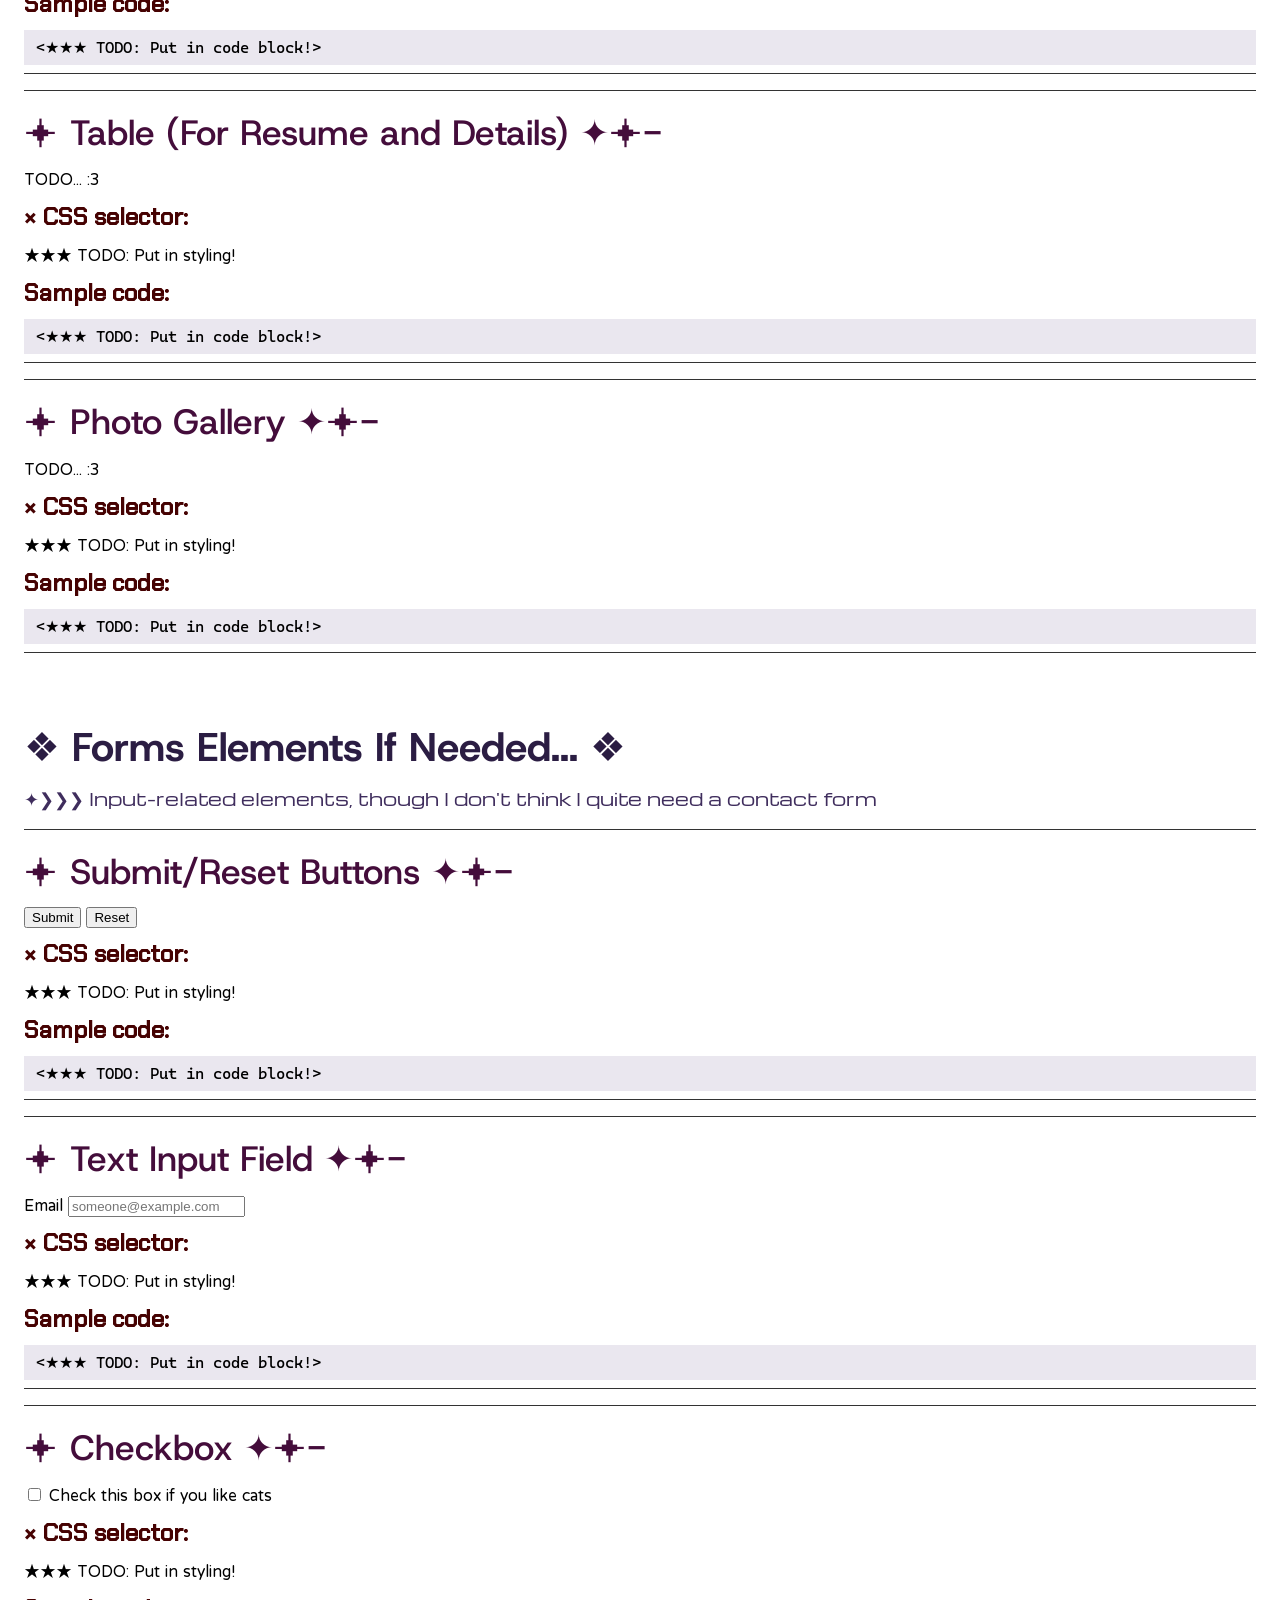
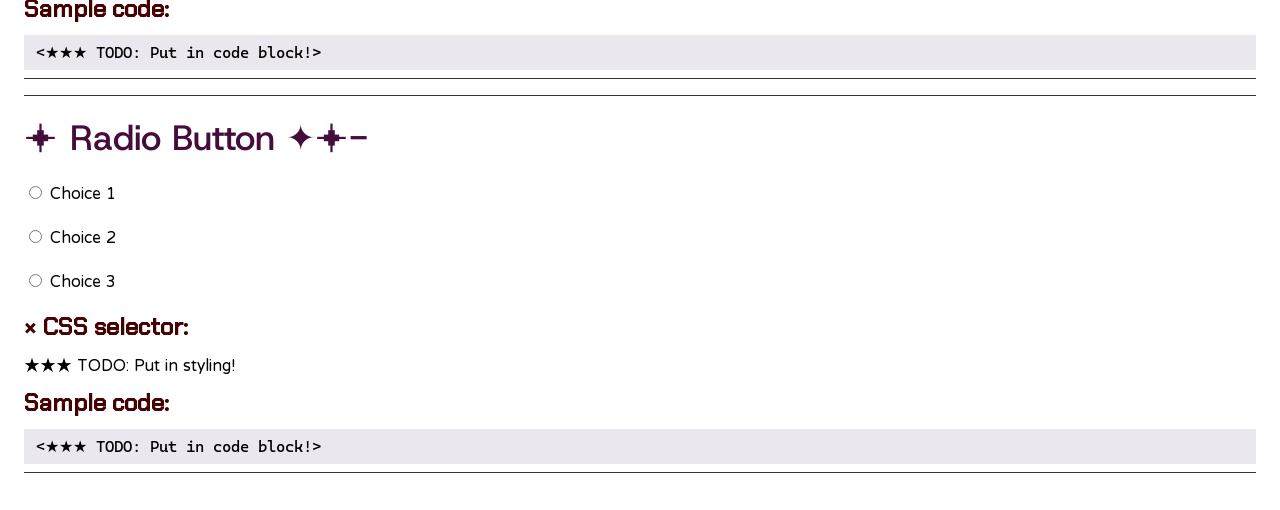
==== commit dc18835b: "adjustments and addition of text above chips for comparison" ====
--- a/pages/style-guide.html
+++ b/pages/style-guide.html
@@ -461,6 +461,8 @@
         <h2>🟄 Chip ✦🟄-</h2>
 
         <h3>No Chip Marker:</h3>
+        <h4>Technical Skills:</h4>
+        <p>Here are chips that show the skill names:</p>
         <div class="flex-row wrap">
           <div class="chip purple-chip"><p>HTML/CSS</p></div>
           <div class="chip purple-chip"><p>React.js</p></div>
@@ -474,6 +476,8 @@
         </div>
 
         <h3>Chip Marker:</h3>
+        <h4>Technical Skills:</h4>
+        <p>Here are chips that show the skill names:</p>
         <div class="flex-row wrap">
           <div class="chip cm purple-chip"><p>HTML/CSS</p></div>
           <div class="chip cm purple-chip"><p>React.js</p></div>
--- a/css/main.css
+++ b/css/main.css
@@ -99,7 +99,8 @@
 
 /*MARK: >paragraphs*/
 p,
-label {
+label,
+li {
   /* pretty much just the default font */
   font-family: "Huninn", sans-serif;
   font-style: normal;
@@ -239,6 +240,7 @@
 }
 
 li {
+  line-height: 1.5rem;
   padding-left: 0.2rem;
 }
 
@@ -273,7 +275,7 @@
   transition: var(--transition-duration);
 
   display: inline-flex;
-  gap: 4px;
+  gap: 8px;
   align-items: center;
   justify-content: center;
 
@@ -376,6 +378,7 @@
 */
 .star-button::before {
   content: "⟡";
+  font-family: monospace;
   font-size: 1.3rem;
   width: 17px;
 
@@ -383,7 +386,7 @@
   /* text-box-trim: trim-both;
   text-box-edge: cap alphabetic; */
   line-height: 0.1rem;
-  padding: 0.45rem 0;
+  padding: 3px 0 1.5px 0;
 }
 
 .star-button:hover::before,
@@ -505,7 +508,7 @@
 .chip > * {
   font-family: "Cascadia_Code";
   font-weight: 600;
-  font-size: 1rem;
+  font-size: 0.9rem;
 }
 
 .cm::before {
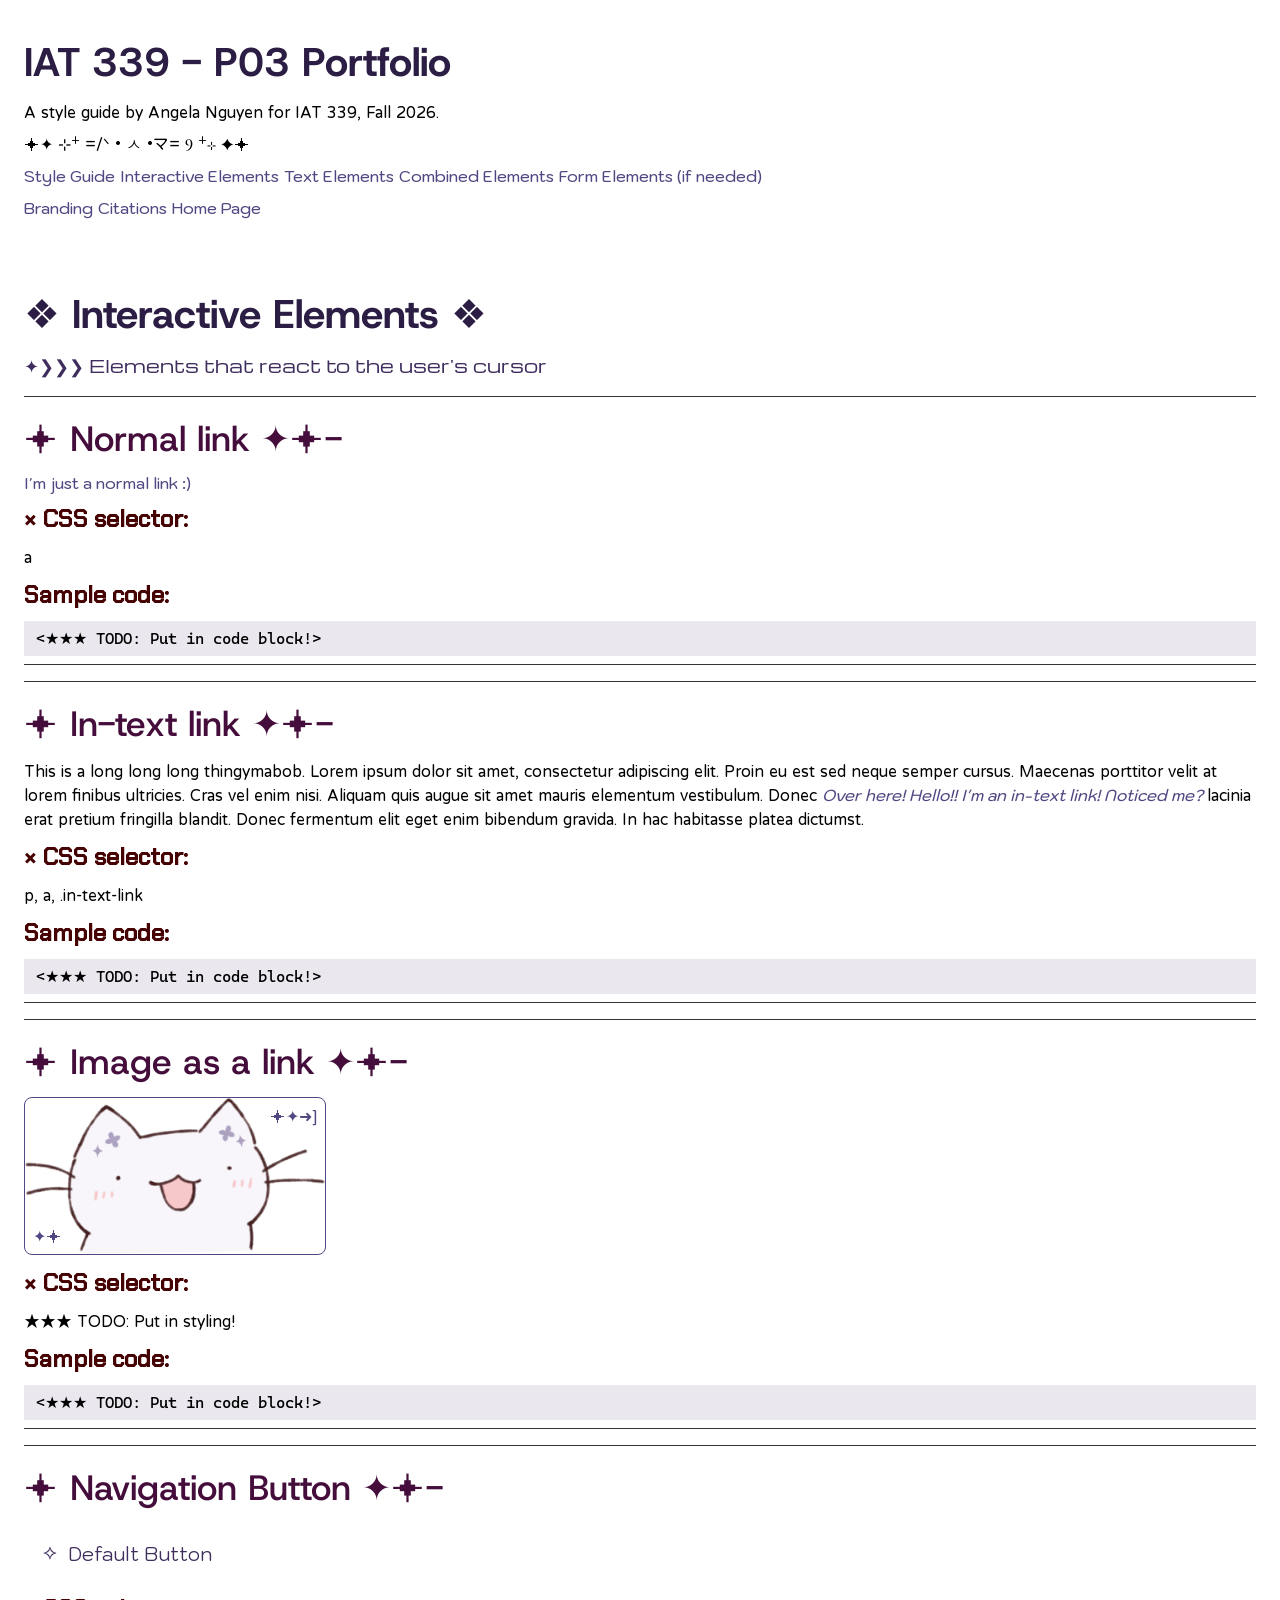
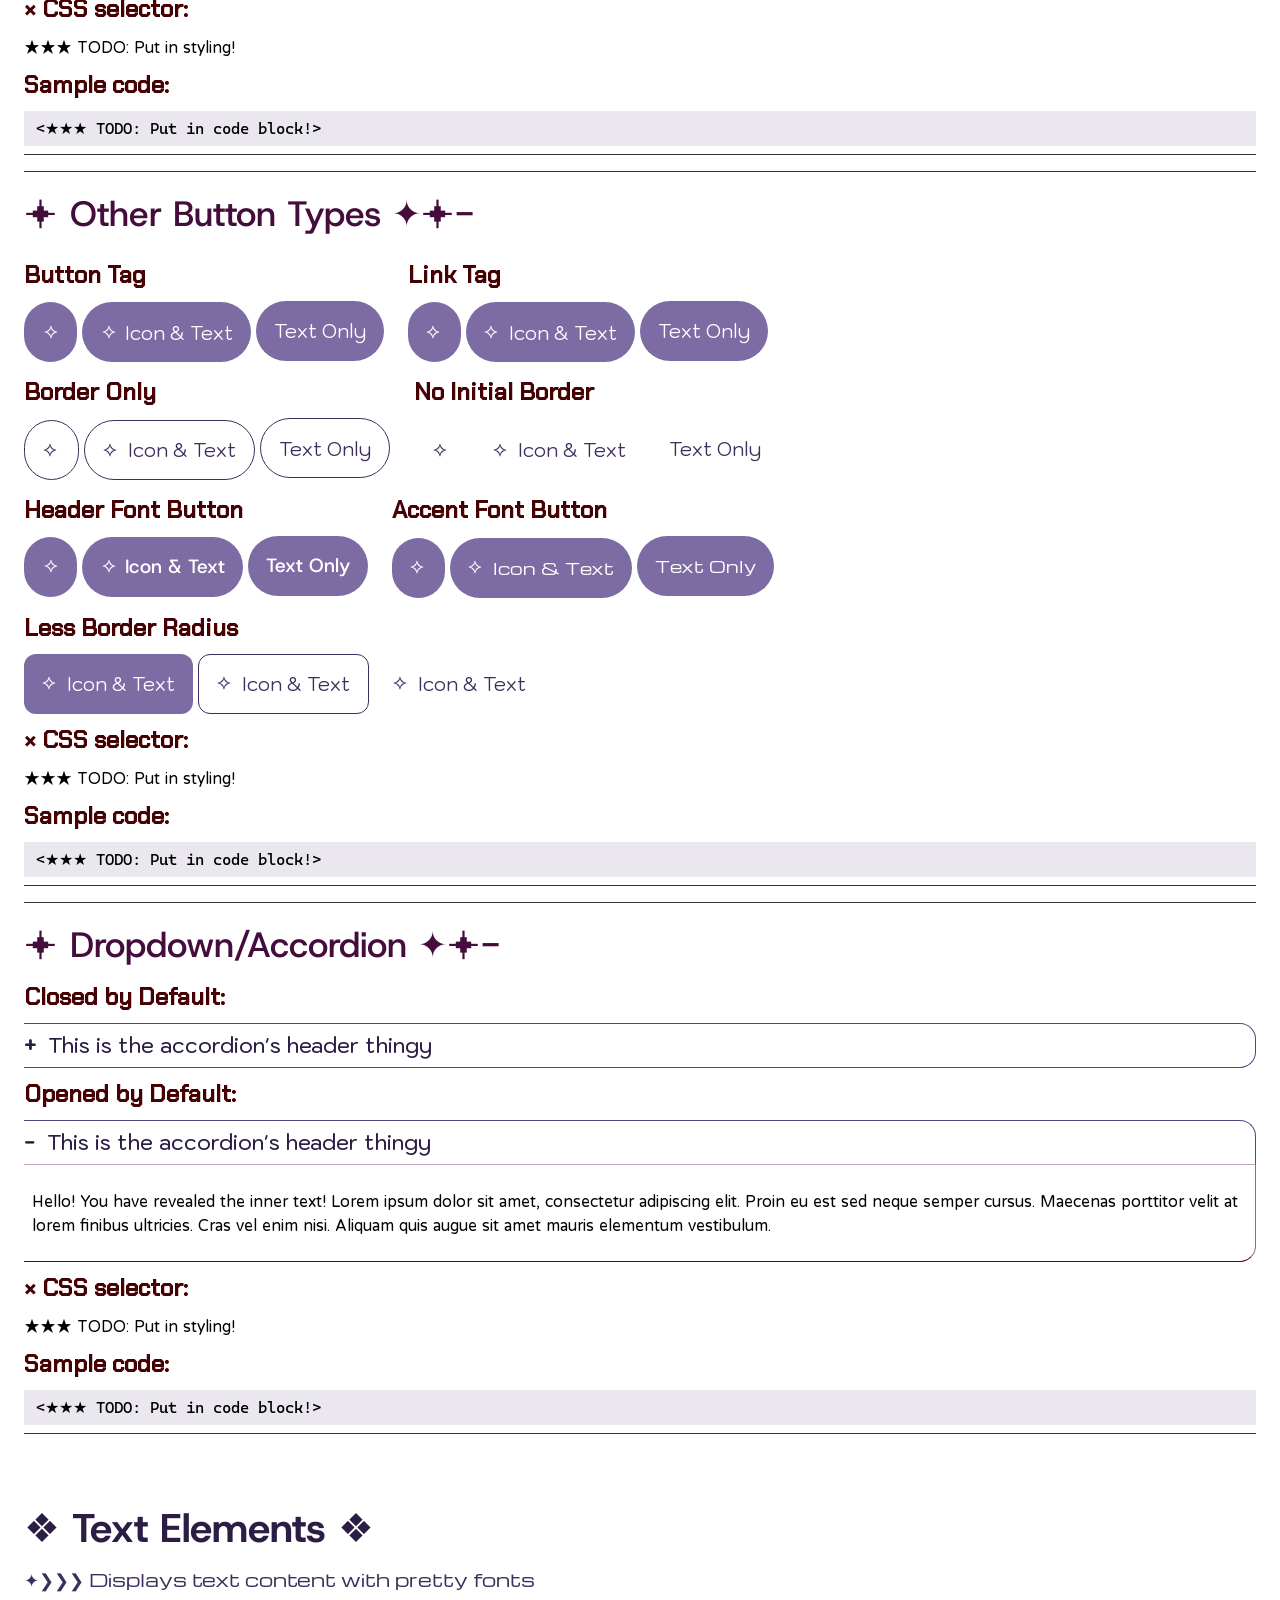
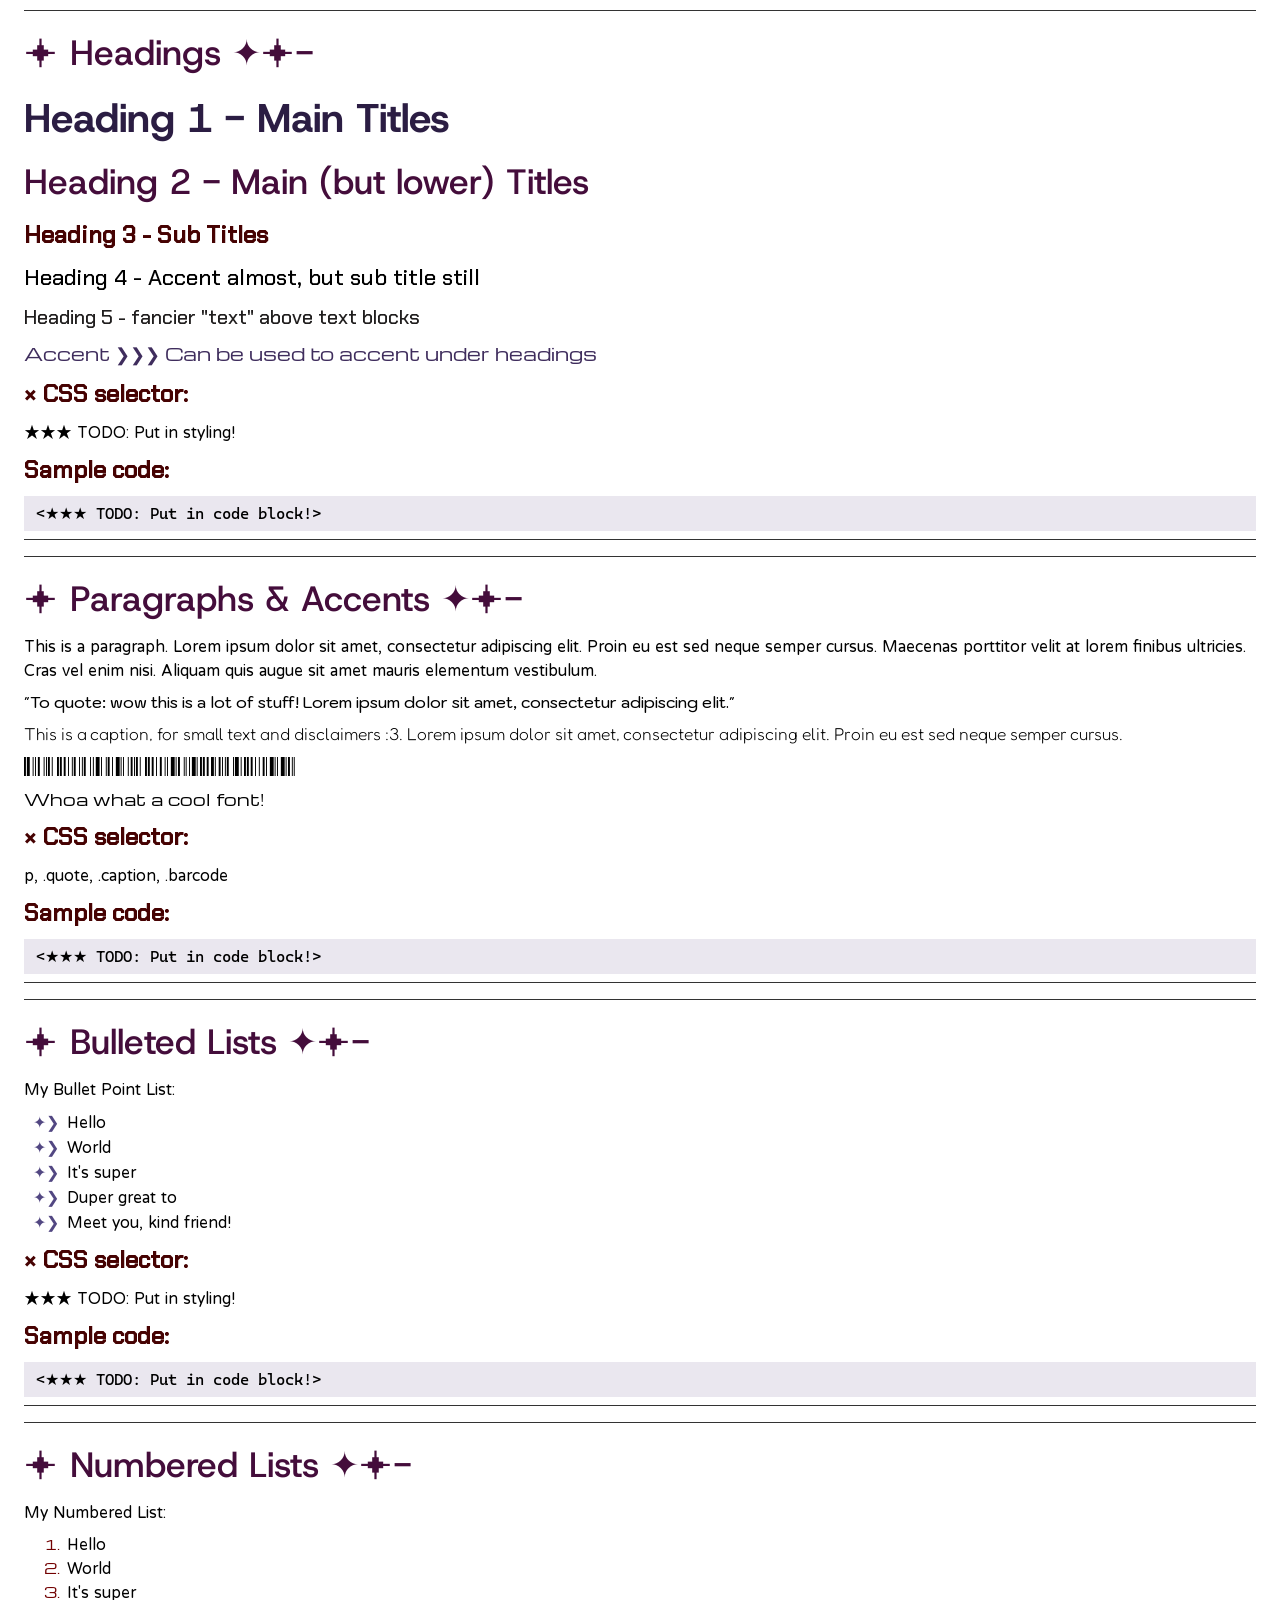
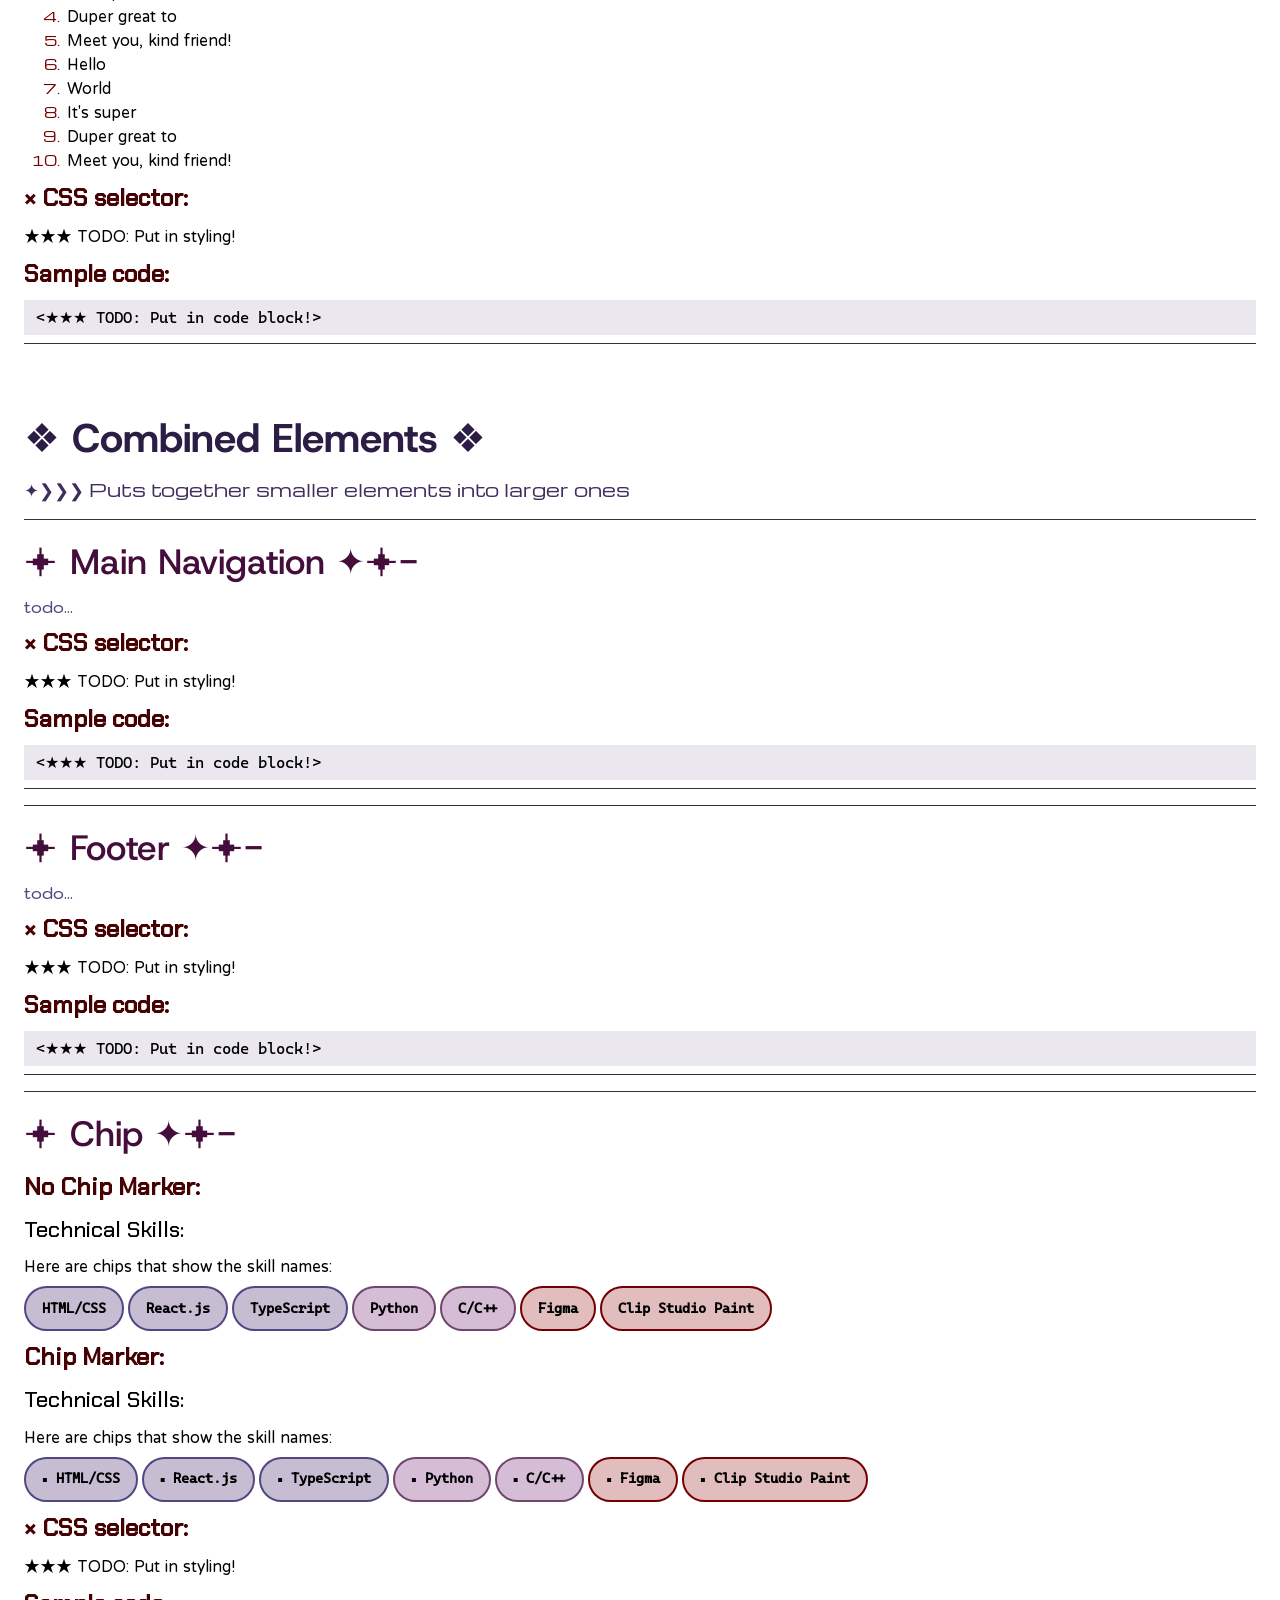
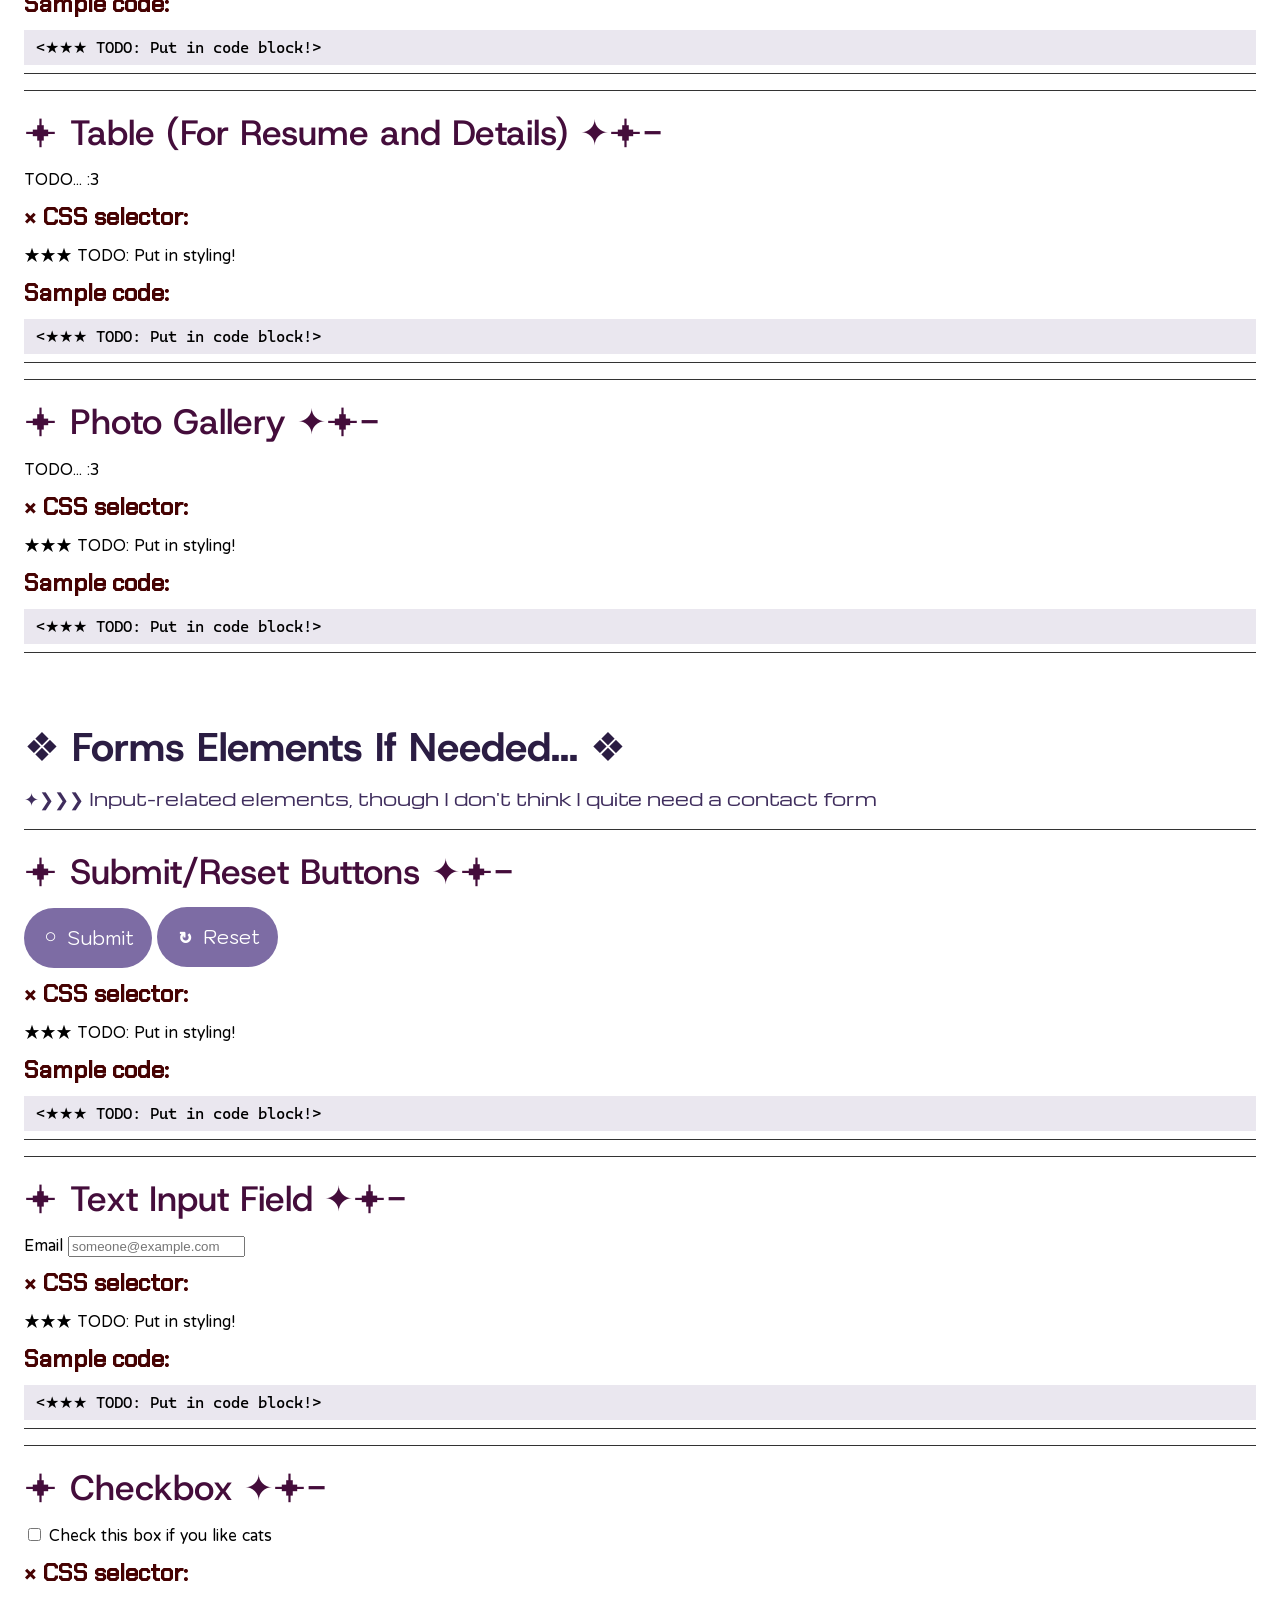
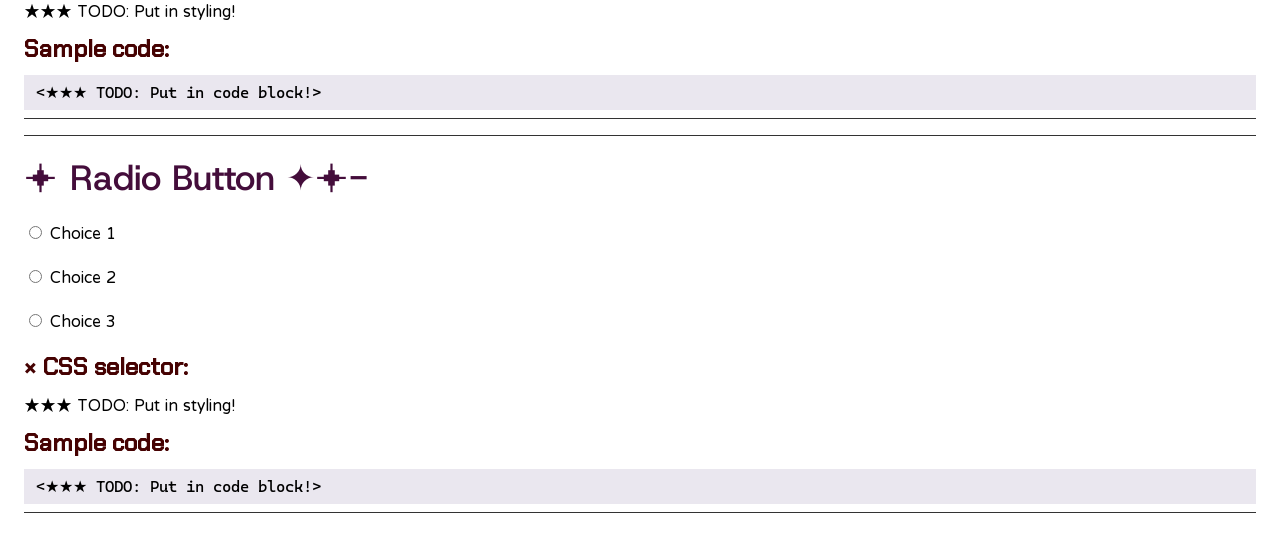
==== commit 6d07c45d: "submit and reset button markers" ====
--- a/pages/style-guide.html
+++ b/pages/style-guide.html
@@ -118,7 +118,7 @@
         <h2 id="nav-button">🟄 Navigation Button ✦🟄-</h2>
 
         <a
-          class="base-button border-button nib-button star-button lbr-button"
+          class="base-button border-button nib-button star-mark lbr-button"
           href="#nav-button"
           >Default Button</a
         >
@@ -139,8 +139,8 @@
           <div class="flex-row wrap gap-24">
             <div>
               <h3>Button Tag</h3>
-              <button class="base-button star-button" type="button"></button>
-              <button class="base-button star-button" type="button">
+              <button class="base-button star-mark" type="button"></button>
+              <button class="base-button star-mark" type="button">
                 Icon & Text
               </button>
               <button class="base-button" type="button">Text Only</button>
@@ -148,8 +148,8 @@
 
             <div>
               <h3>Link Tag</h3>
-              <a class="base-button star-button" href="#button-demo"></a>
-              <a class="base-button star-button" href="#button-demo"
+              <a class="base-button star-mark" href="#button-demo"></a>
+              <a class="base-button star-mark" href="#button-demo"
                 >Icon & Text</a
               >
               <a class="base-button" href="#button-demo">Text Only</a>
@@ -160,27 +160,25 @@
             <div>
               <h3>Border Only</h3>
               <a
-                class="base-button border-button star-button"
+                class="base-button border-button star-mark"
+                href="#button-demo"
+              ></a>
+              <a class="base-button border-button star-mark" href="#button-demo"
+                >Icon & Text</a
+              >
+              <a class="base-button border-button" href="#button-demo"
+                >Text Only</a
+              >
+            </div>
+
+            <div>
+              <h3>No Initial Border</h3>
+              <a
+                class="base-button border-button nib-button star-mark"
                 href="#button-demo"
               ></a>
               <a
-                class="base-button border-button star-button"
-                href="#button-demo"
-                >Icon & Text</a
-              >
-              <a class="base-button border-button" href="#button-demo"
-                >Text Only</a
-              >
-            </div>
-
-            <div>
-              <h3>No Initial Border</h3>
-              <a
-                class="base-button border-button nib-button star-button"
-                href="#button-demo"
-              ></a>
-              <a
-                class="base-button border-button nib-button star-button"
+                class="base-button border-button nib-button star-mark"
                 href="#button-demo"
                 >Icon & Text</a
               >
@@ -196,11 +194,11 @@
             <div>
               <h3>Header Font Button</h3>
               <button
-                class="host-grotesk-button base-button star-button"
+                class="host-grotesk-button base-button star-mark"
                 type="button"
               ></button>
               <button
-                class="host-grotesk-button base-button star-button"
+                class="host-grotesk-button base-button star-mark"
                 type="button"
               >
                 Icon & Text
@@ -213,11 +211,11 @@
             <div>
               <h3>Accent Font Button</h3>
               <a
-                class="michroma-button base-button star-button"
+                class="michroma-button base-button star-mark"
                 href="#button-demo"
               ></a>
               <a
-                class="michroma-button base-button star-button"
+                class="michroma-button base-button star-mark"
                 href="#button-demo"
                 >Icon & Text</a
               >
@@ -229,17 +227,17 @@
 
           <div>
             <h3>Less Border Radius</h3>
-            <a class="lbr-button base-button star-button" href="#button-demo"
+            <a class="lbr-button base-button star-mark" href="#button-demo"
               >Icon & Text</a
             >
             <a
-              class="lbr-button base-button border-button star-button"
+              class="lbr-button base-button border-button star-mark"
               href="#button-demo"
               >Icon & Text</a
             >
 
             <a
-              class="lbr-button base-button border-button nib-button star-button"
+              class="lbr-button base-button border-button nib-button star-mark"
               href="#button-demo"
               >Icon & Text</a
             >
@@ -541,8 +539,8 @@
         <h2>🟄 Submit/Reset Buttons ✦🟄-</h2>
 
         <form>
-          <button type="submit">Submit</button>
-          <button type="reset">Reset</button>
+          <button class="base-button check-mark" type="submit">Submit</button>
+          <button class="base-button reset-mark" type="reset">Reset</button>
         </form>
 
         <div class="showcase-section">
--- a/css/main.css
+++ b/css/main.css
@@ -374,9 +374,10 @@
 }
 
 /* 
-  MARK: > star decoration infront of the text 
-*/
-.star-button::before {
+  MARK: > mark decorations infront of the text 
+*/
+/* sparkle icon */
+.star-mark::before {
   content: "⟡";
   font-family: monospace;
   font-size: 1.3rem;
@@ -389,10 +390,51 @@
   padding: 3px 0 1.5px 0;
 }
 
-.star-button:hover::before,
-.star-button:focus-visible::before,
-.star-button:focus::before {
+.star-mark:hover::before,
+.star-mark:focus-visible::before,
+.star-mark:focus::before {
   content: "✦";
+}
+
+/* check for submit button */
+.check-mark::before {
+  content: "○";
+  font-family: monospace;
+  font-size: 1.3rem;
+  width: 17px;
+
+  /* text-trim stuff isn't valid on CSS 3...*/
+  /* text-box-trim: trim-both;
+  text-box-edge: cap alphabetic; */
+  line-height: 0.1rem;
+  padding: 3px 0 1.5px 0;
+}
+
+.check-mark:hover::before,
+.check-mark:focus-visible::before,
+.check-mark:focus::before {
+  content: "●";
+}
+
+/* reset button */
+.reset-mark::before {
+  content: "↻";
+  font-family: monospace;
+  font-size: 1.3rem;
+  font-weight: 600;
+  width: 20px;
+
+  /* text-trim stuff isn't valid on CSS 3...*/
+  /* text-box-trim: trim-both;
+  text-box-edge: cap alphabetic; */
+  line-height: 0.1rem;
+  padding: 3.5px 0 0 0;
+}
+
+.reset-mark:hover::before,
+.reset-mark:focus-visible::before,
+.reset-mark:focus::before {
+  content: "⟳";
 }
 /*#endregion - buttons*/
 
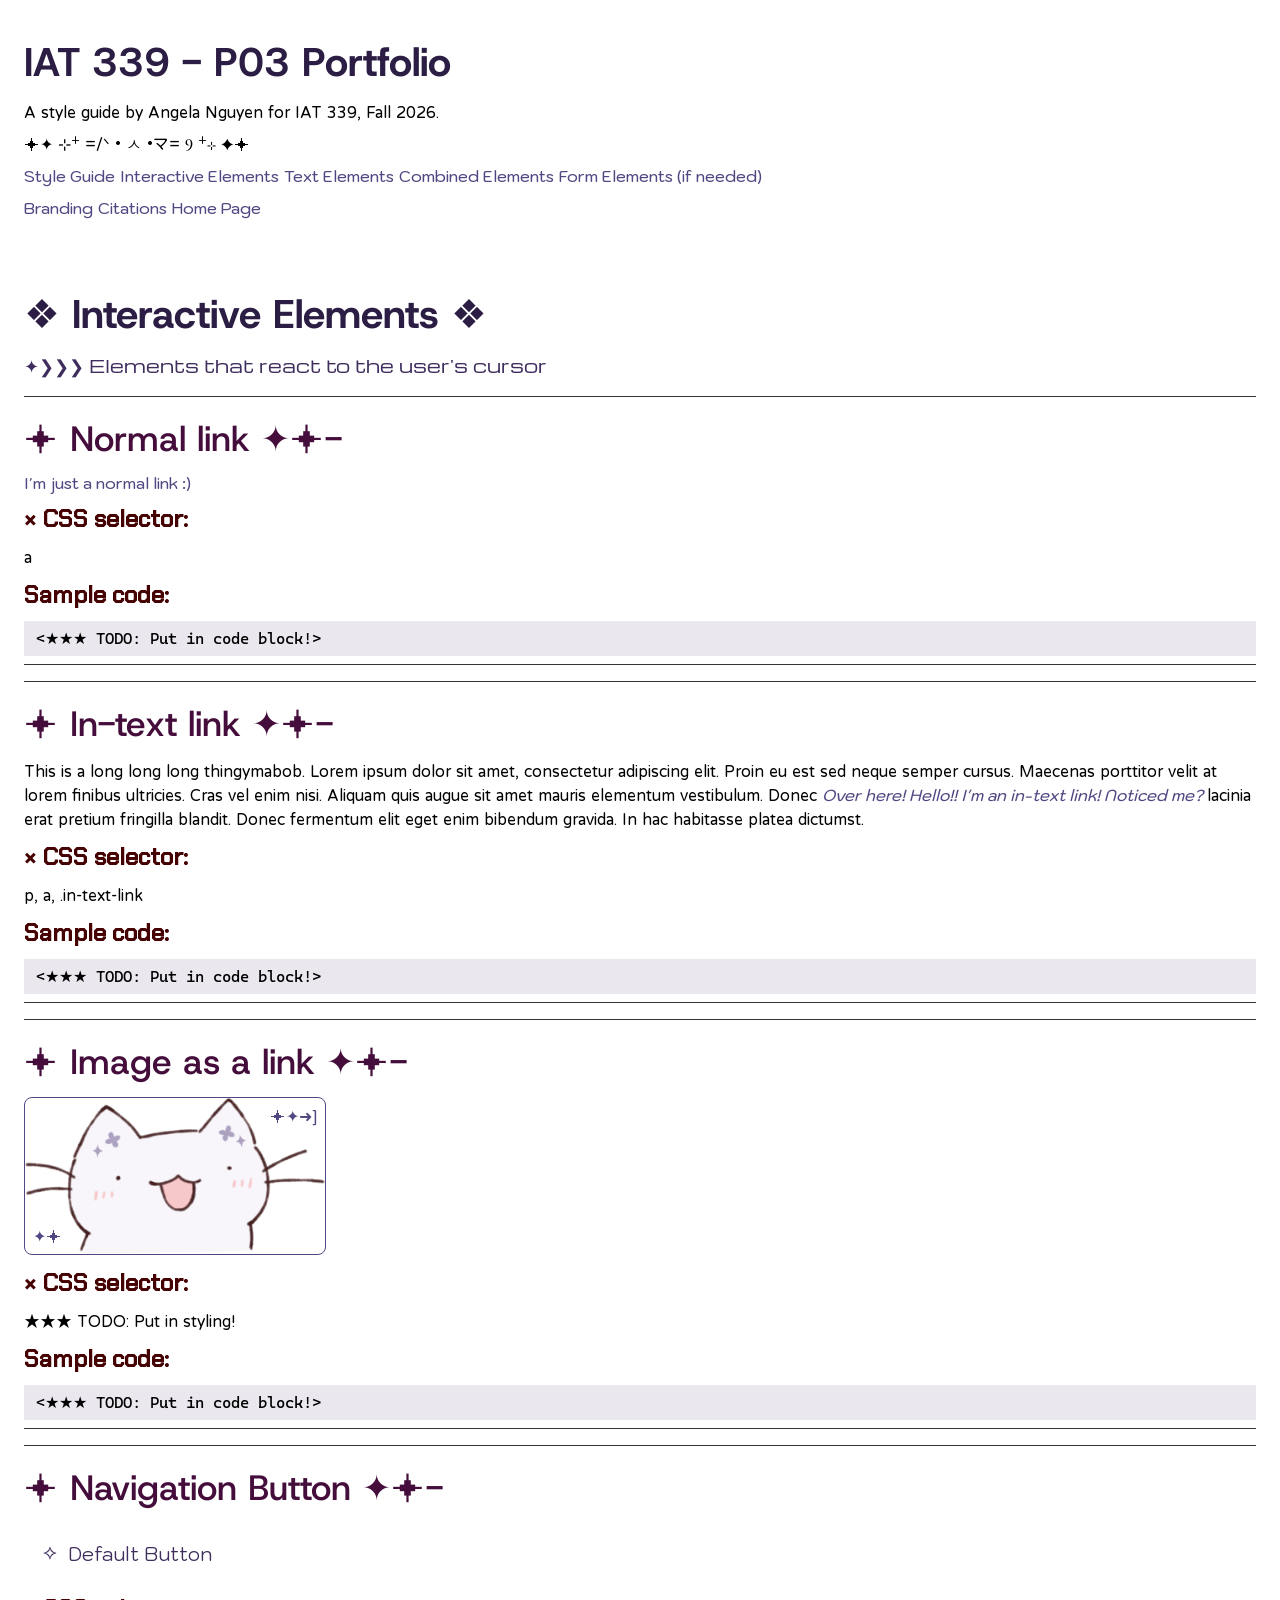
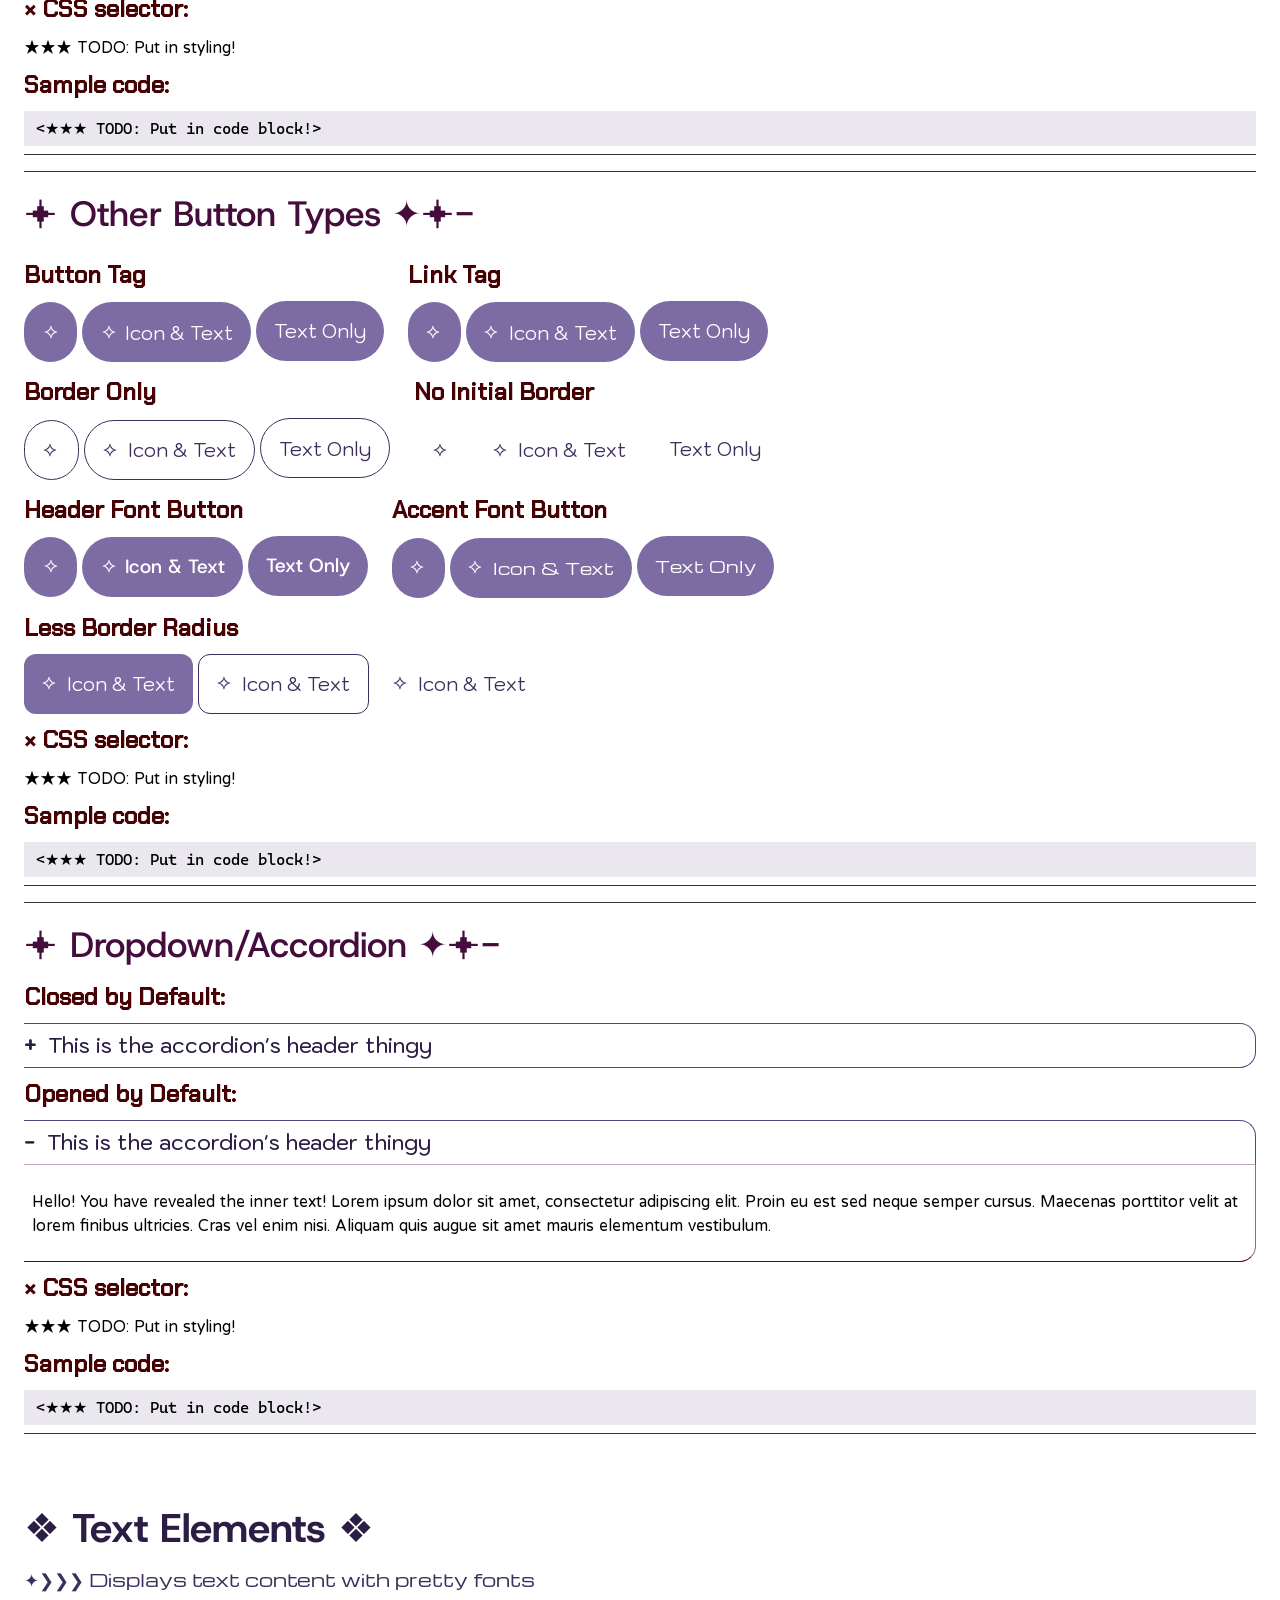
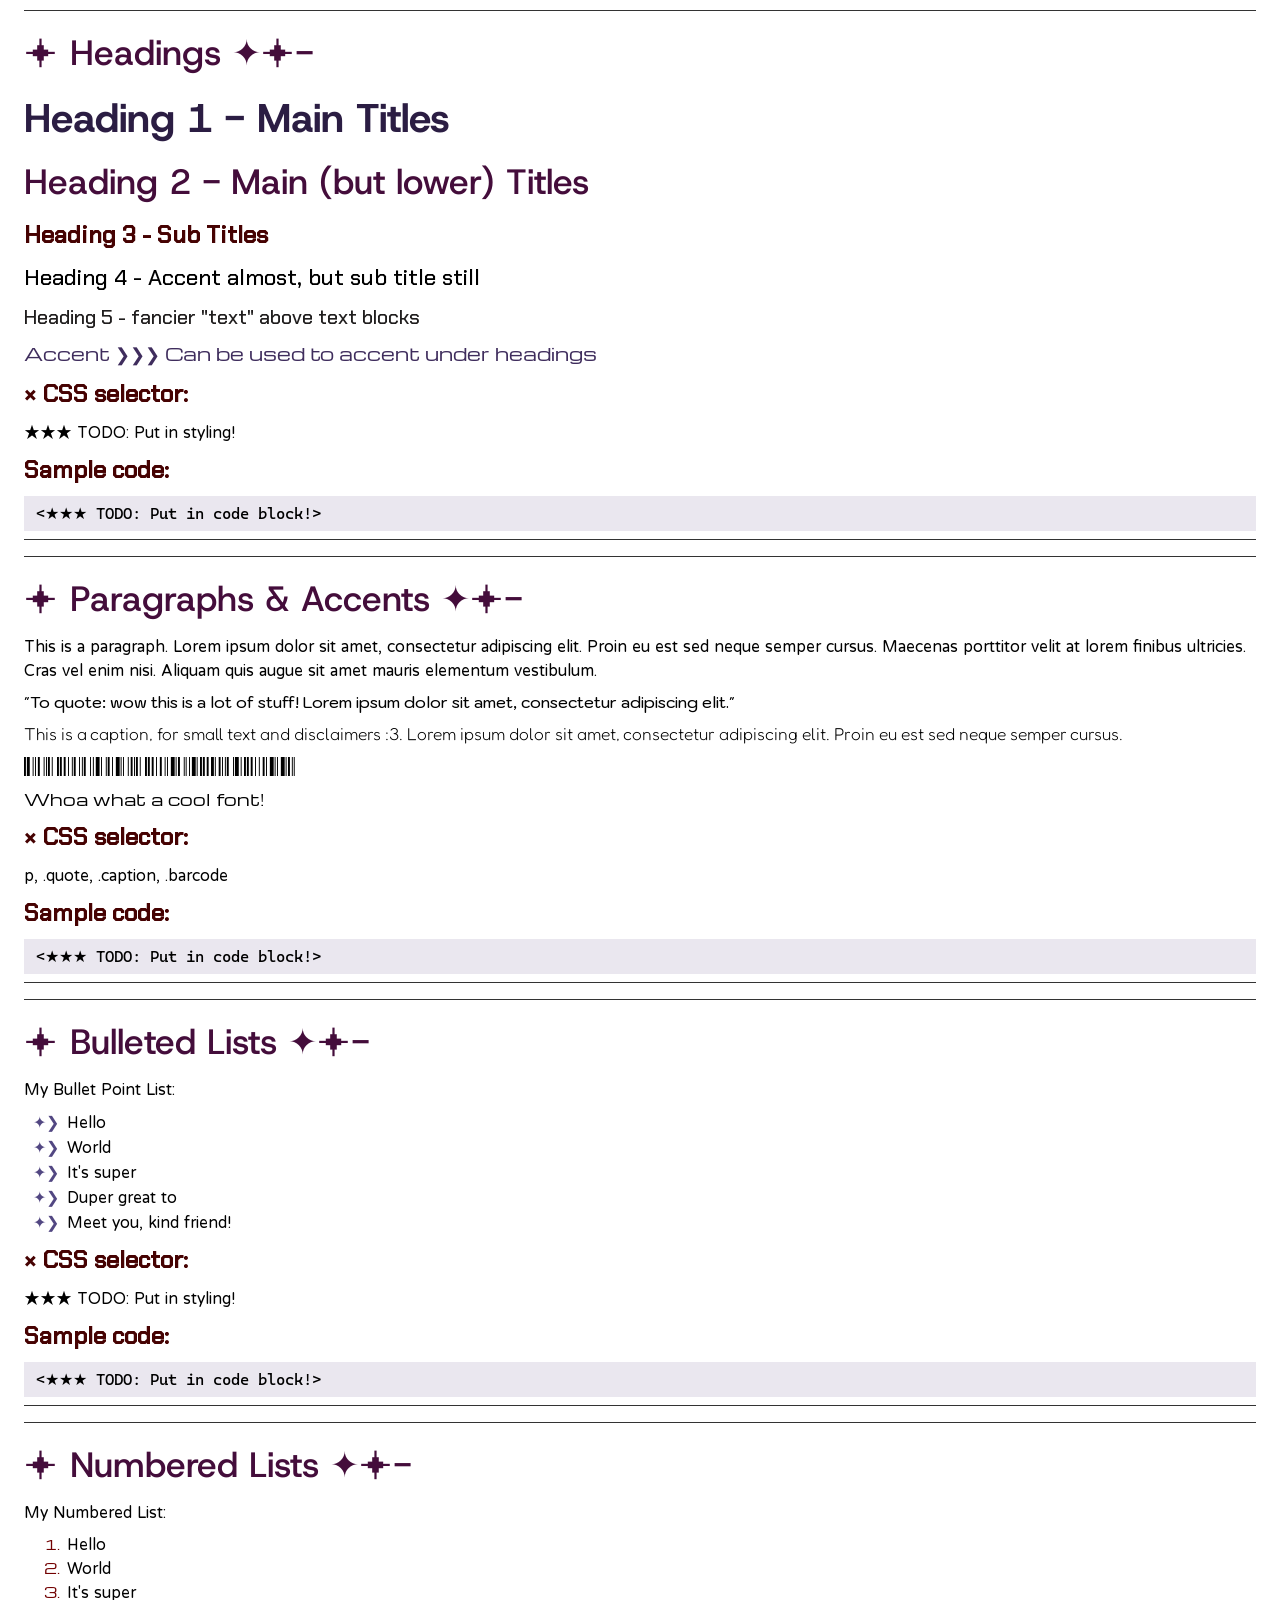
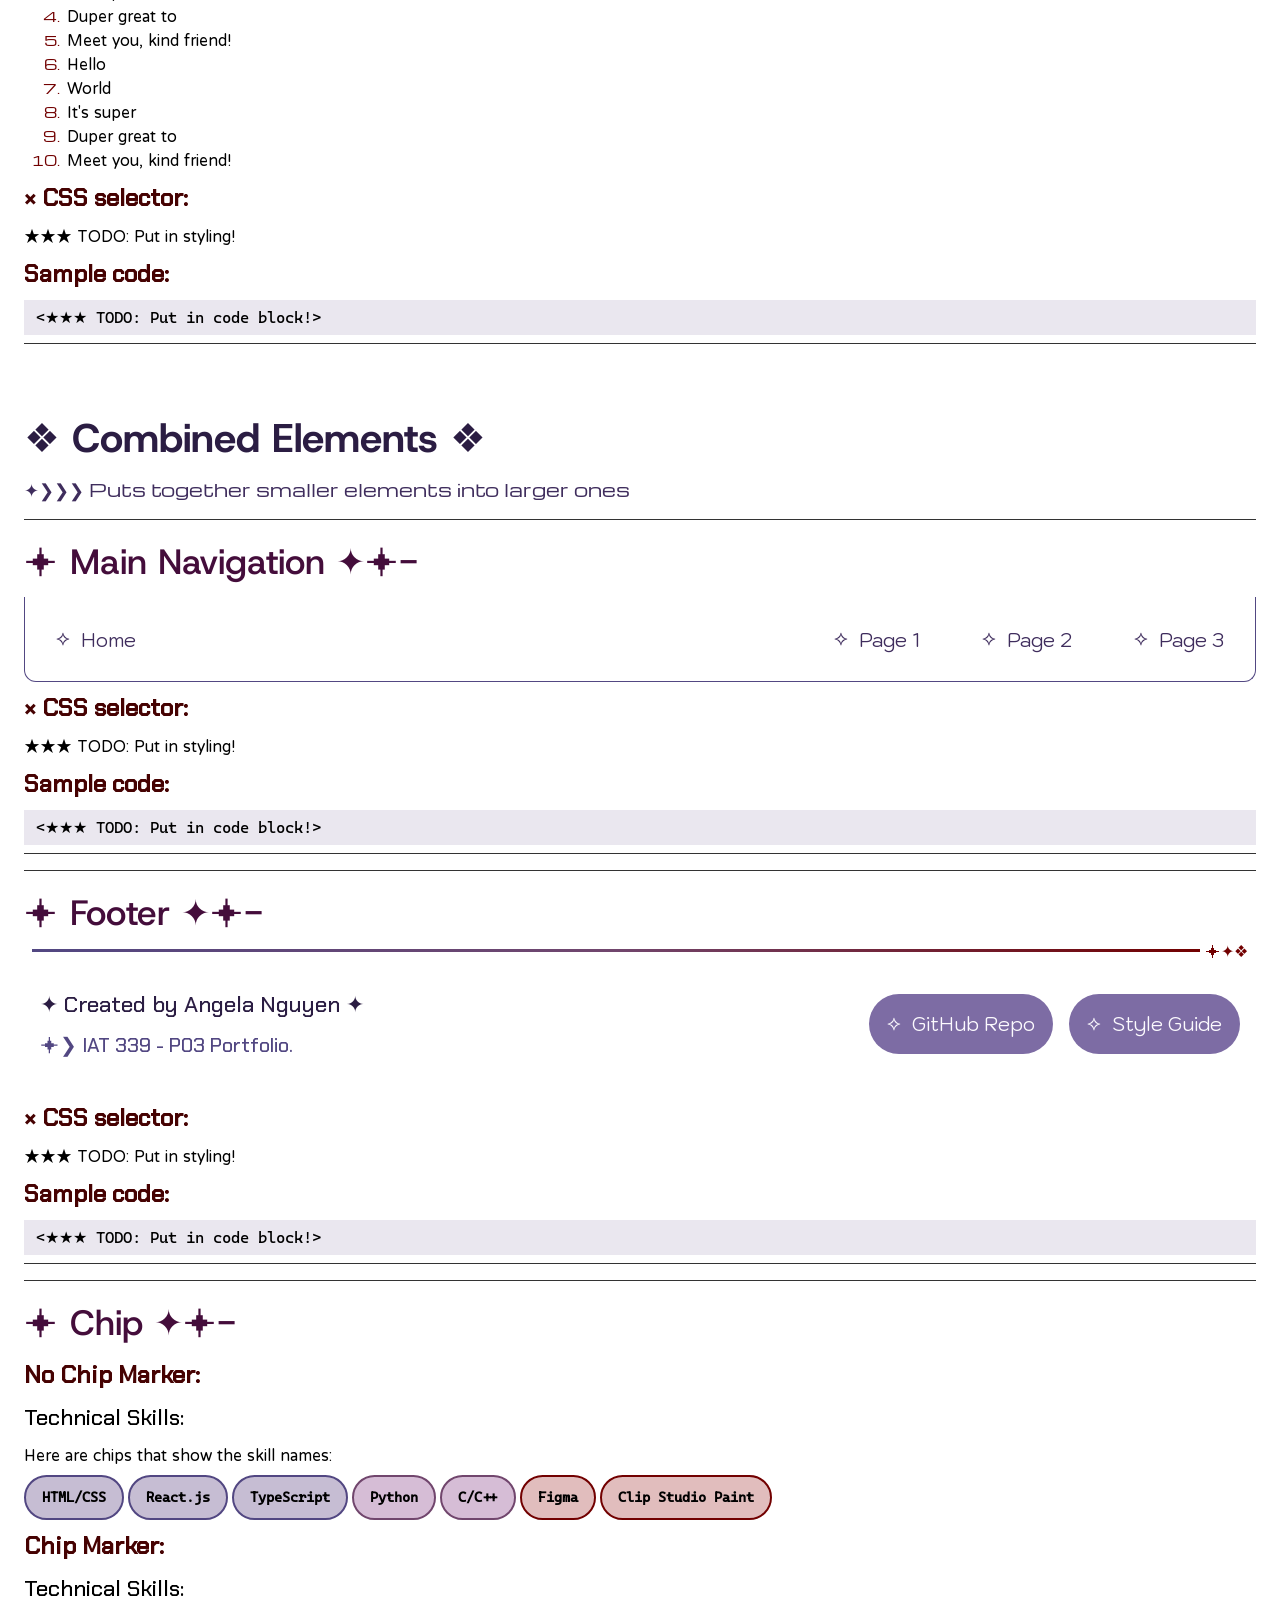
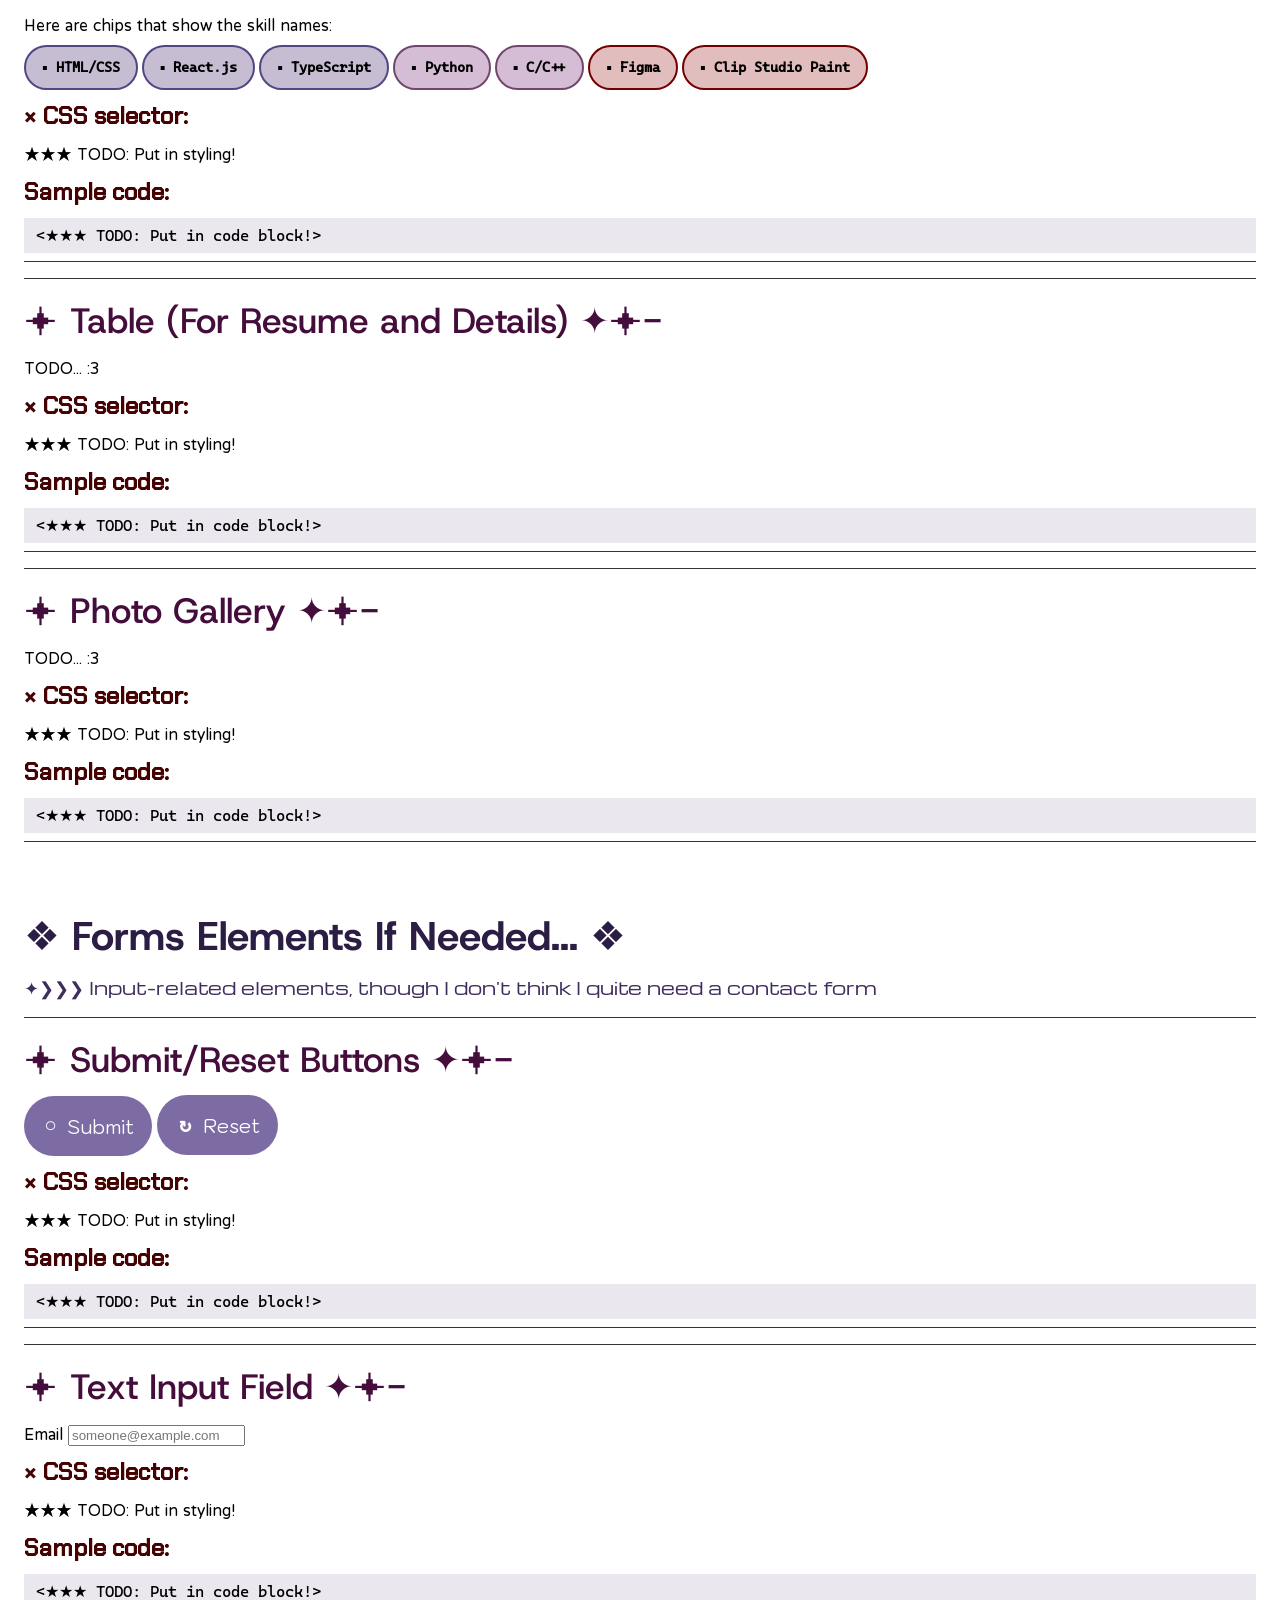
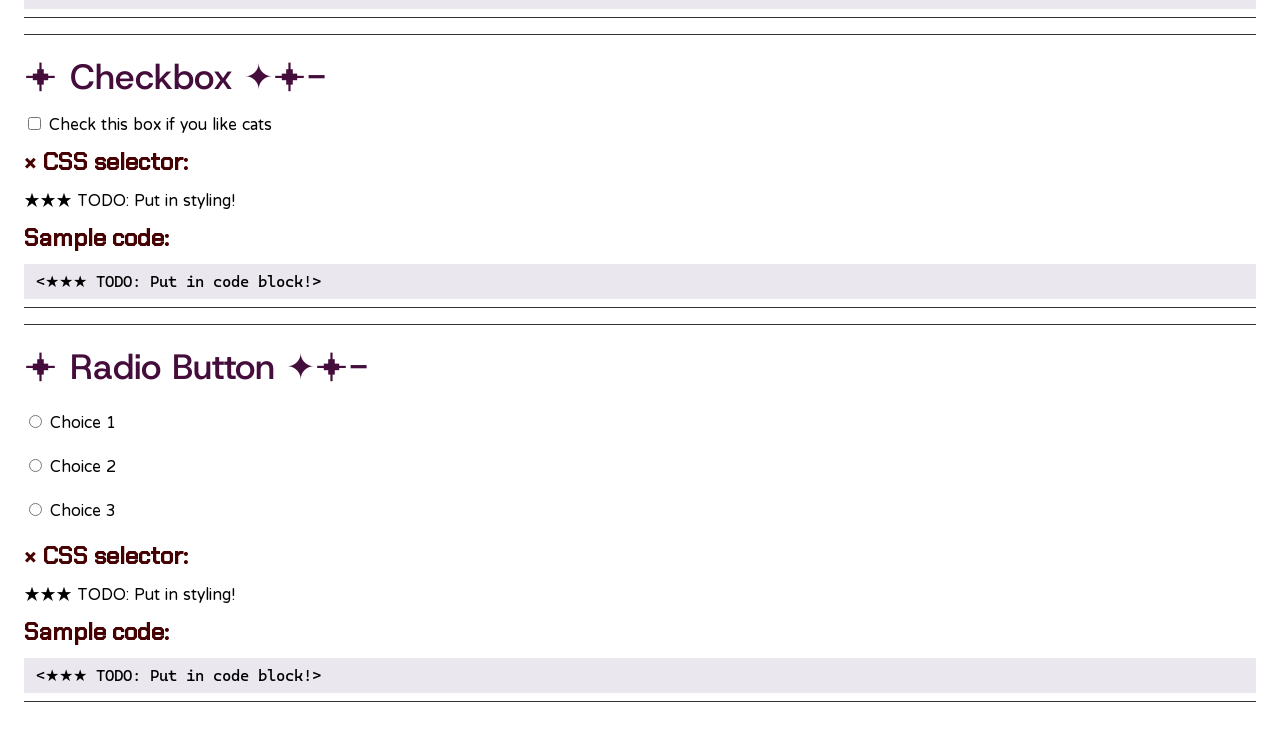
==== commit e2544d0e: "painstakingly footer and nav" ====
--- a/pages/style-guide.html
+++ b/pages/style-guide.html
@@ -16,6 +16,8 @@
     <link href="../css/main.css" rel="stylesheet">
     <link href="../css/pages/style-guide.css" rel="stylesheet">
     <link href="../css/overrides.css" rel="stylesheet">
+
+    <script src="../js/scripts.js" defer></script>
   </head>
 
   <body>
@@ -424,10 +426,32 @@
       </p>
 
       <section>
-        <h2>🟄 Main Navigation ✦🟄-</h2>
-
-        <nav>
-          <a href="index.html">todo...</a>
+        <h2 id="#nav-example">🟄 Main Navigation ✦🟄-</h2>
+
+        <nav class="main-nav flex-row">
+          <a
+            class="main-nav-logo base-button border-button star-mark nib-button lbr-button"
+            href="#nav-example"
+            >Home</a
+          >
+
+          <div class="main-nav-pages flex-row">
+            <a
+              class="base-button border-button star-mark nib-button lbr-button"
+              href="#nav-example"
+              >Page 1</a
+            >
+            <a
+              class="base-button border-button star-mark nib-button lbr-button"
+              href="#nav-example"
+              >Page 2</a
+            >
+            <a
+              class="base-button border-button star-mark nib-button lbr-button"
+              href="#nav-example"
+              >Page 3</a
+            >
+          </div>
         </nav>
 
         <div class="showcase-section">
@@ -442,9 +466,27 @@
       <section>
         <h2>🟄 Footer ✦🟄-</h2>
 
-        <nav>
-          <a href="index.html">todo...</a>
-        </nav>
+        <div class="main-footer flex-row">
+          <div class="footer-left">
+            <h4>✦ Created by Angela Nguyen ✦</h4>
+            <h5>🟄❯ IAT 339 - P03 Portfolio.</h5>
+          </div>
+
+          <div class="footer-right flex-row">
+            <a
+              class="base-button star-mark"
+              href="https://github.com/angela-t-n/iat339-portfolio"
+              target="_blank"
+              >GitHub Repo</a
+            >
+            <a
+              class="base-button star-mark"
+              href="style-guide.html"
+              target="_blank"
+              >Style Guide</a
+            >
+          </div>
+        </div>
 
         <div class="showcase-section">
           <h3>× CSS selector:</h3>
--- a/css/main.css
+++ b/css/main.css
@@ -1,8 +1,16 @@
 @import url("./colours.css");
 @import url("./fonts.css");
+@import url("./guides.css");
+
 @import url("./components/nav-and-footer.css");
-@import url("./guides.css");
-
+@import url("./components/buttons.css");
+@import url("./components/dropdown-and-accordions.css");
+@import url("./components/forms.css");
+
+/*
+  Main.css should contain smaller atoms not part of a larger component or concept.
+  if a section gets too big, it should be seperated into the components folder!
+*/
 /*MARK: Basic Overrides*/
 *,
 *::before,
@@ -262,279 +270,6 @@
   font-size: 1rem;
 }
 
-/*MARK: Buttons
-  there's... a lot oops
-*/
-/*#region*/
-
-/* 
-  MARK: > base button! 
-*/
-.base-button {
-  cursor: pointer;
-  transition: var(--transition-duration);
-
-  display: inline-flex;
-  gap: 8px;
-  align-items: center;
-  justify-content: center;
-
-  padding: 16px 18px;
-  max-width: fit-content;
-  min-height: 60px;
-
-  border: none;
-  border-radius: 50rem;
-
-  font-family: "Kodchasan", sans-serif;
-  font-style: normal;
-  font-weight: 300;
-  font-size: 1.2rem;
-
-  /* text-trim stuff isn't valid on CSS 3...*/
-  /* text-box-trim: trim-both;
-  text-box-edge: cap alphabetic; */
-
-  background-color: var(--an-purple-700);
-  color: var(--an-white-fff);
-}
-
-.base-button:hover,
-.base-button:focus-visible,
-.base-button:focus {
-  background-color: var(--an-magenta-800);
-  color: var(--an-purple-100);
-  text-decoration: none;
-}
-
-.base-button:active {
-  background-color: var(--an-red-700);
-  color: var(--an-white-fff);
-  text-decoration: none;
-}
-
-/*
-  MARK: > border only button
-*/
-.border-button {
-  box-sizing: border-box;
-  border: 1.5px solid var(--an-purple-200);
-  color: var(--an-purple-200);
-
-  background-color: unset;
-}
-
-.border-button:hover,
-.border-button:focus-visible,
-.border-button:focus {
-  box-sizing: border-box;
-  border-color: var(--an-magenta-500);
-  /* inset to thicken the border, but not the overall size */
-  box-shadow: inset 0 0 0 0.7px var(--an-magenta-500);
-  color: var(--an-magenta-200);
-  text-decoration: none;
-
-  /* 
-    learned that i can mix the colours https://www.w3schools.com/cssref/func_color-mix.php 
-    to make it semi-transparent without modifying the original whoa
-  */
-  background-color: color-mix(in srgb, var(--an-magenta-500) 8%, transparent);
-}
-
-.border-button:active {
-  border-color: var(--an-red-500);
-  box-shadow: inset 0 0 0 0.5px var(--an-red-500);
-  color: var(--an-black-000);
-  text-decoration: none;
-
-  background-color: color-mix(in srgb, var(--an-red-500) 10%, transparent);
-}
-
-/* 
-  MARK: > lbr stands for less border radius 
-*/
-.lbr-button,
-.lbr-button:hover,
-.lbr-button:focus-visible,
-.lbr-button:focus,
-.lbr-button:active {
-  border-radius: 12px;
-}
-
-/* 
-  MARK: > nib stands for no initial border 
-*/
-.nib-button {
-  /* 
-    hacky way of doing this to maintain border sizing 
-    not sure why transparent didn't work when it worked in the 
-    colour mix, prolly because it was an attribute.
-  */
-  border-color: var(--an-transparent);
-}
-
-/* 
-  MARK: > mark decorations infront of the text 
-*/
-/* sparkle icon */
-.star-mark::before {
-  content: "⟡";
-  font-family: monospace;
-  font-size: 1.3rem;
-  width: 17px;
-
-  /* text-trim stuff isn't valid on CSS 3...*/
-  /* text-box-trim: trim-both;
-  text-box-edge: cap alphabetic; */
-  line-height: 0.1rem;
-  padding: 3px 0 1.5px 0;
-}
-
-.star-mark:hover::before,
-.star-mark:focus-visible::before,
-.star-mark:focus::before {
-  content: "✦";
-}
-
-/* check for submit button */
-.check-mark::before {
-  content: "○";
-  font-family: monospace;
-  font-size: 1.3rem;
-  width: 17px;
-
-  /* text-trim stuff isn't valid on CSS 3...*/
-  /* text-box-trim: trim-both;
-  text-box-edge: cap alphabetic; */
-  line-height: 0.1rem;
-  padding: 3px 0 1.5px 0;
-}
-
-.check-mark:hover::before,
-.check-mark:focus-visible::before,
-.check-mark:focus::before {
-  content: "●";
-}
-
-/* reset button */
-.reset-mark::before {
-  content: "↻";
-  font-family: monospace;
-  font-size: 1.3rem;
-  font-weight: 600;
-  width: 20px;
-
-  /* text-trim stuff isn't valid on CSS 3...*/
-  /* text-box-trim: trim-both;
-  text-box-edge: cap alphabetic; */
-  line-height: 0.1rem;
-  padding: 3.5px 0 0 0;
-}
-
-.reset-mark:hover::before,
-.reset-mark:focus-visible::before,
-.reset-mark:focus::before {
-  content: "⟳";
-}
-/*#endregion - buttons*/
-
-/*MARK: Dropdown/Accordion*/
-/*#region*/
-
-/* default summary styling */
-summary {
-  cursor: pointer;
-  font-family: "Kodchasan";
-  font-size: 1.3rem;
-  color: var(--an-purple-100);
-}
-
-/*
-  marker customization
-  https://developer.mozilla.org/en-US/docs/Web/HTML/Reference/Elements/summary#changing_the_summarys_icon
-
-  found that the marker itself is restrictive, i like the ::before element more...
-*/
-summary {
-  list-style: none;
-
-  &::before {
-    content: "+";
-    font-weight: bold;
-    line-height: 0.1em;
-    padding-bottom: 0.2em;
-  }
-  [open] &::before {
-    content: "−";
-  }
-}
-
-summary::-webkit-details-marker {
-  display: none;
-}
-
-/* 
-  these are accordion unique: 
-*/
-/* MARK:> accordion header */
-.accordion-summary {
-  display: inline-flex;
-  align-items: center;
-  gap: 12px;
-  width: 100%;
-
-  padding: 0.5rem 0;
-  border: 1px solid var(--an-purple-500);
-  border-left: none;
-
-  border-top-right-radius: 16px;
-  border-bottom-right-radius: 16px;
-
-  transition:
-    border-color var(--transition-duration) ease,
-    border-bottom-right-radius var(--transition-duration) ease;
-}
-
-.accordion[open] .accordion-summary {
-  border-bottom: 1px solid var(--an-magenta-800);
-  border-bottom-right-radius: 0;
-}
-
-/* MARK:> accordion body */
-.accordion-body {
-  border: 1px solid var(--an-magenta-600);
-  border-left: transparent;
-  border-top: transparent;
-  border-bottom-right-radius: 16px;
-
-  margin: 0;
-  padding: 1em 0.5em;
-}
-
-.accordion:not([open]) .accordion-body {
-  animation: none;
-}
-
-/* this really bothered me so i looked into making a simple animation...
-https://developer.mozilla.org/en-US/docs/Web/CSS/Guides/Animations/Using#examples */
-@keyframes accordionReveal {
-  from {
-    opacity: 0;
-    transform: translateY(-0.5rem);
-  }
-  to {
-    opacity: 1;
-    transform: translateY(0);
-  }
-}
-
-.accordion[open] .accordion-body {
-  animation: accordionReveal calc(var(--transition-duration) + 0.1s) ease-in;
-  border-bottom-color: var(--an-red-500);
-}
-
-/*#endregion - dropdown/accordion*/
-
 /*MARK: Chips*/
 /*#region*/
 .chip {
@@ -573,8 +308,3 @@
 }
 
 /*#endregion*/
-
-/*MARK: Forms but I don't think I need these:*/
-/*MARK: Text Inputs*/
-/*MARK: Radio*/
-/*MARK: Checkbox*/
--- a/css/overrides.css
+++ b/css/overrides.css
@@ -1,7 +1,12 @@
-.trim-text {
+/*
+  These are meant to just overide globally and can be put under "any" css file
+*/
+
+/* not css 3 compatible */
+/* .trim-text {
   text-box-trim: trim-both;
   text-box-edge: cap alphabetic;
-}
+} */
 
 .subtitle-accent {
   font-size: 1.15rem;
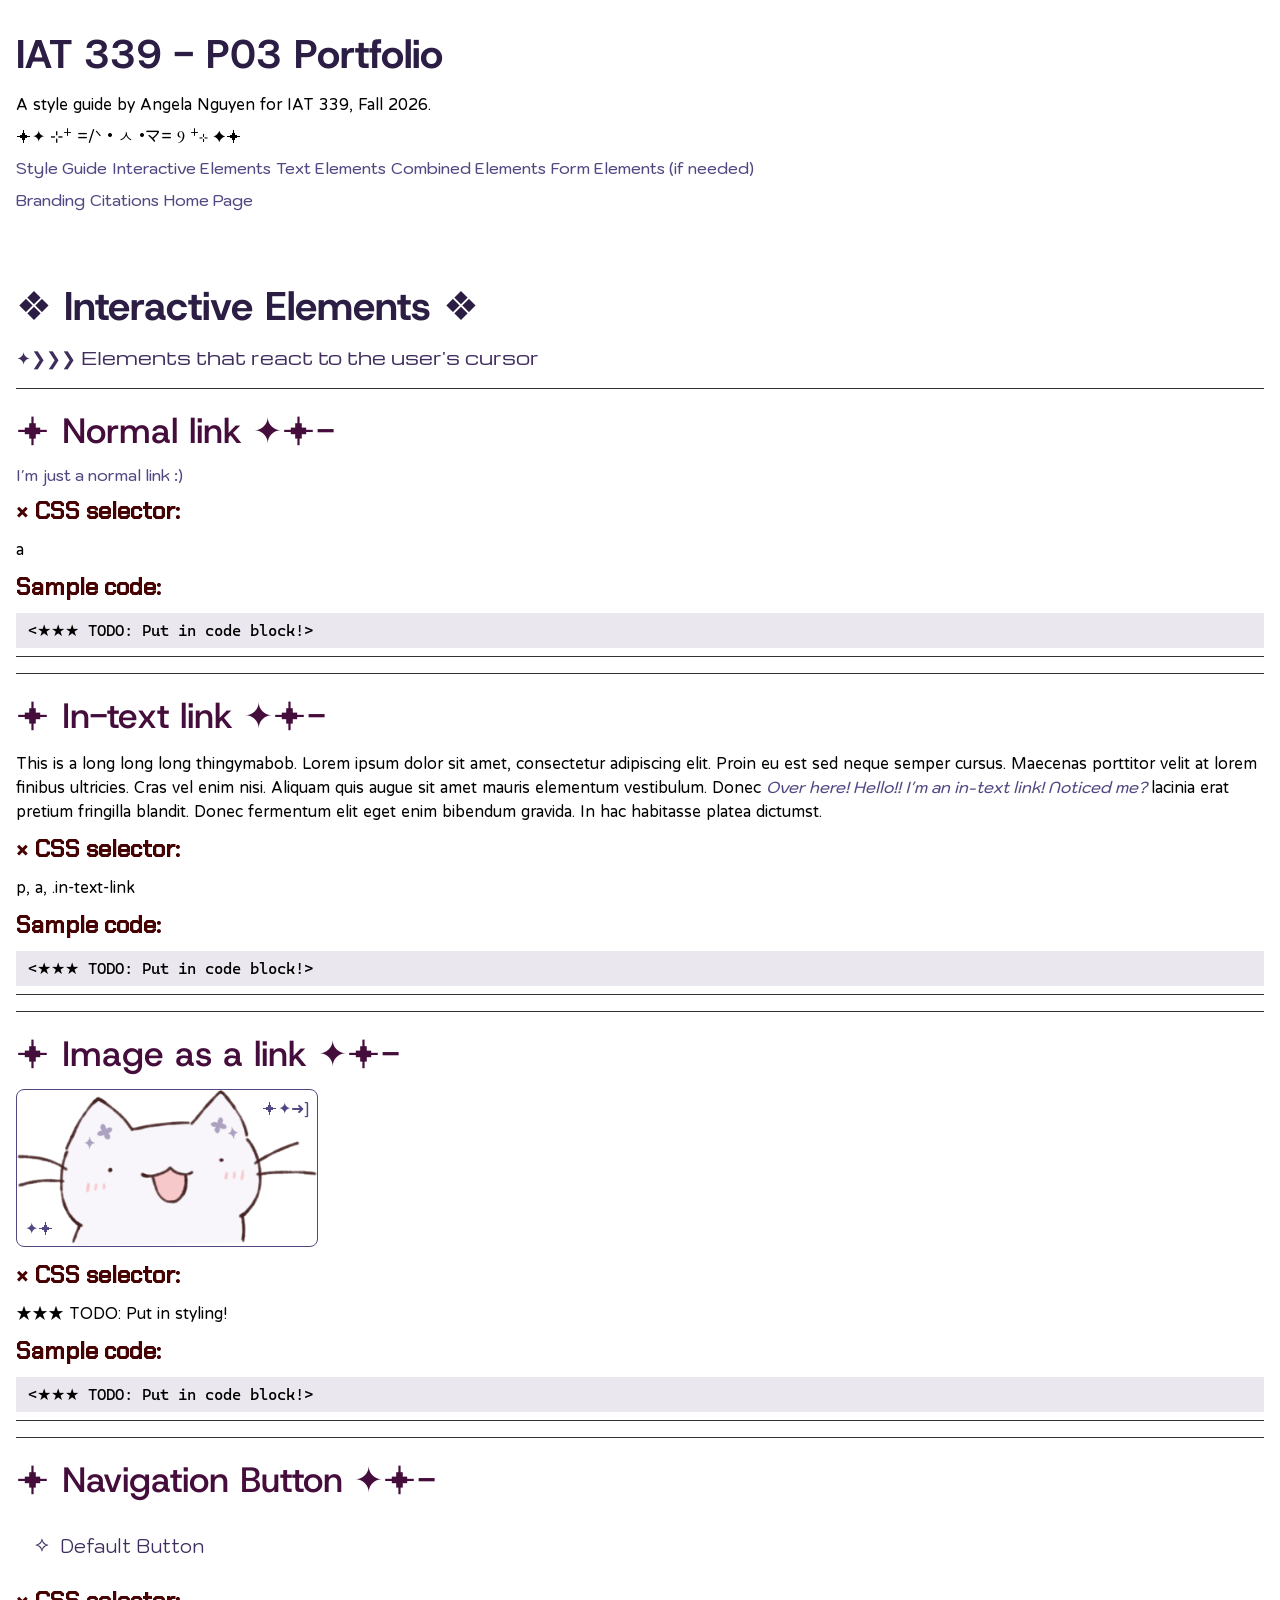
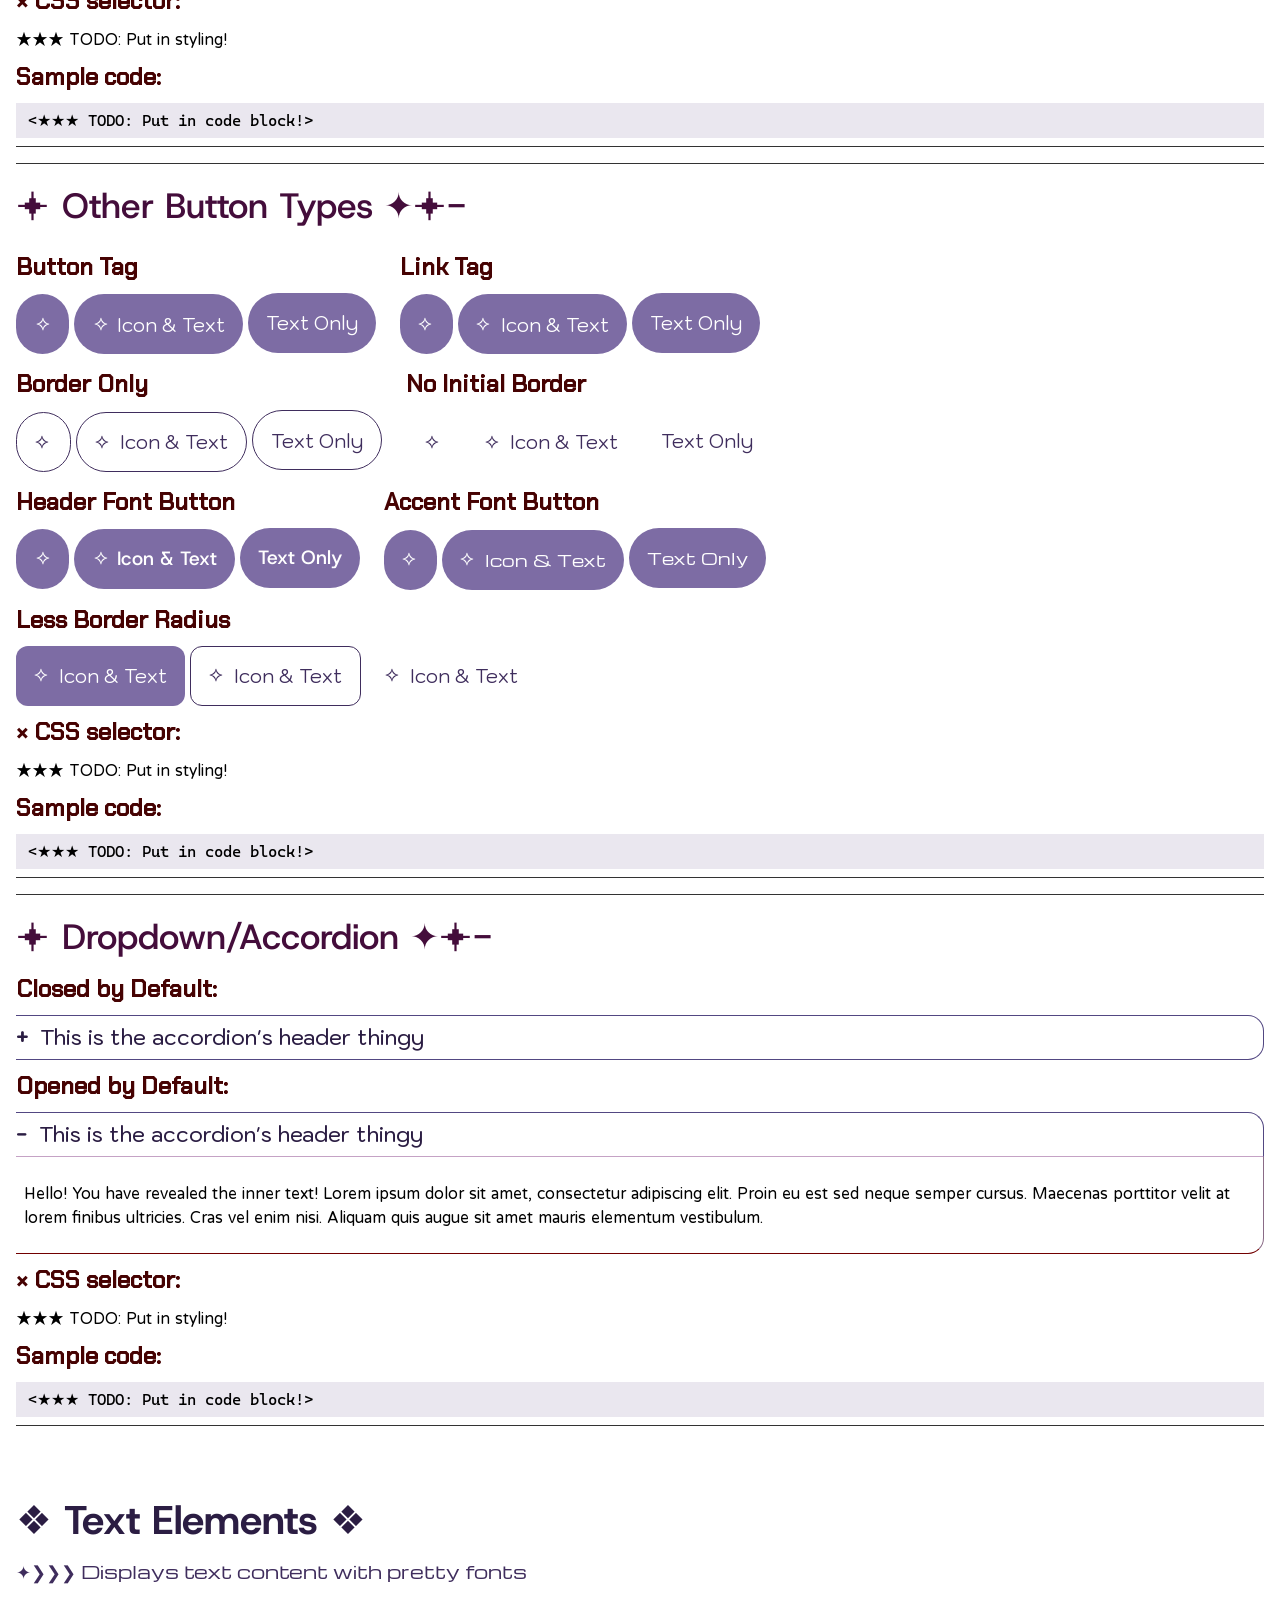
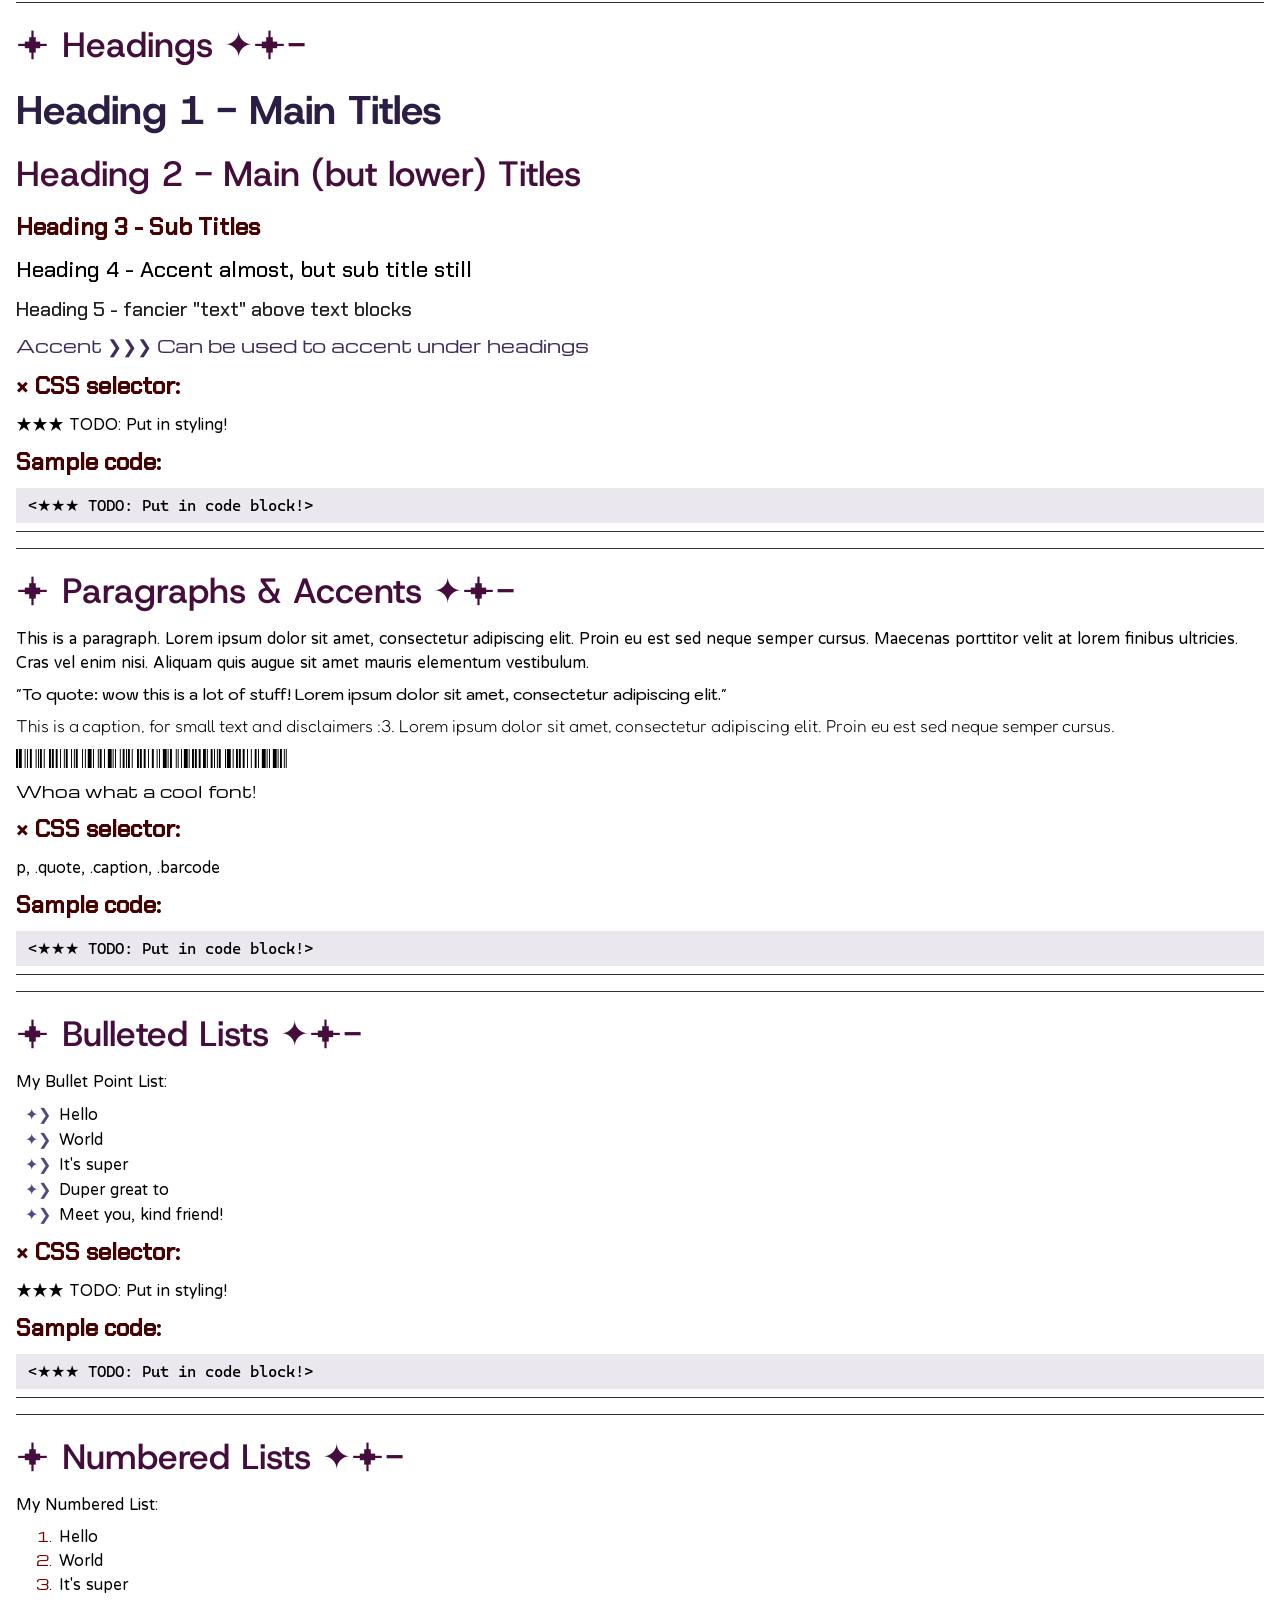
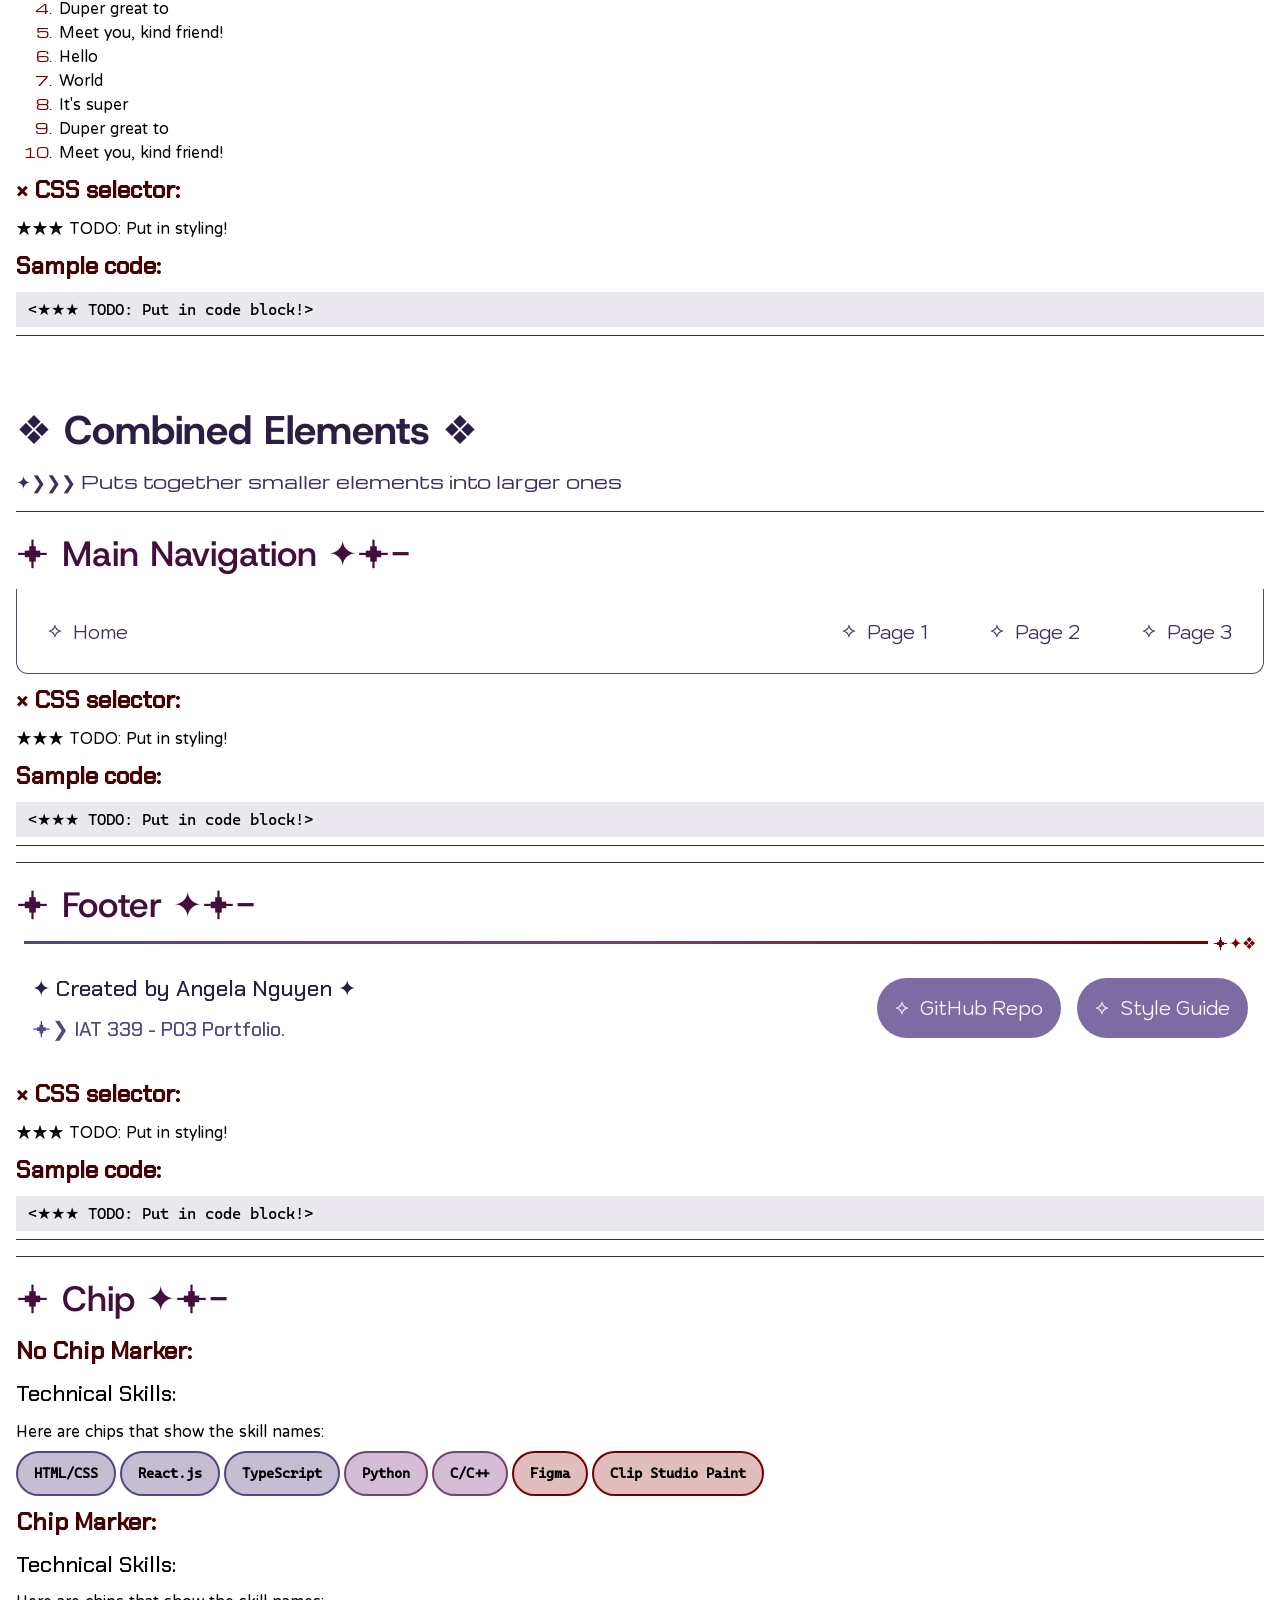
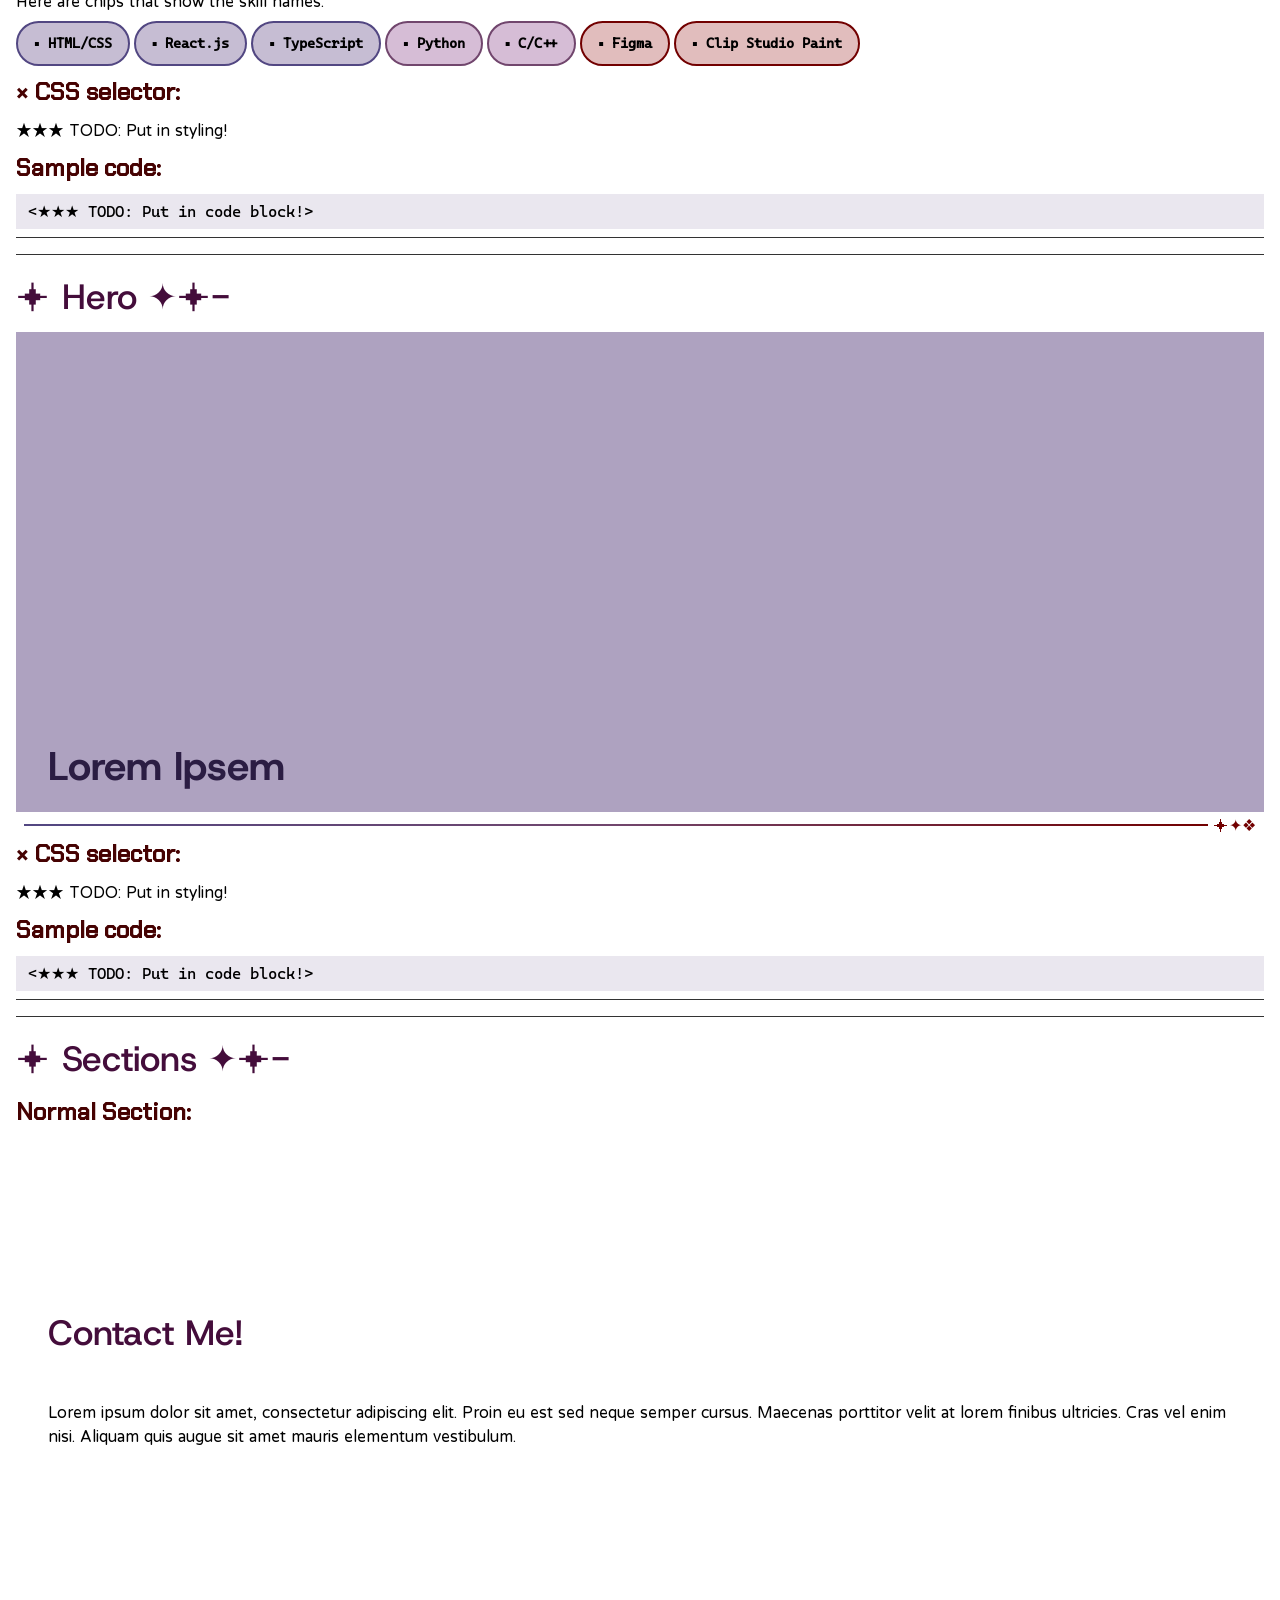
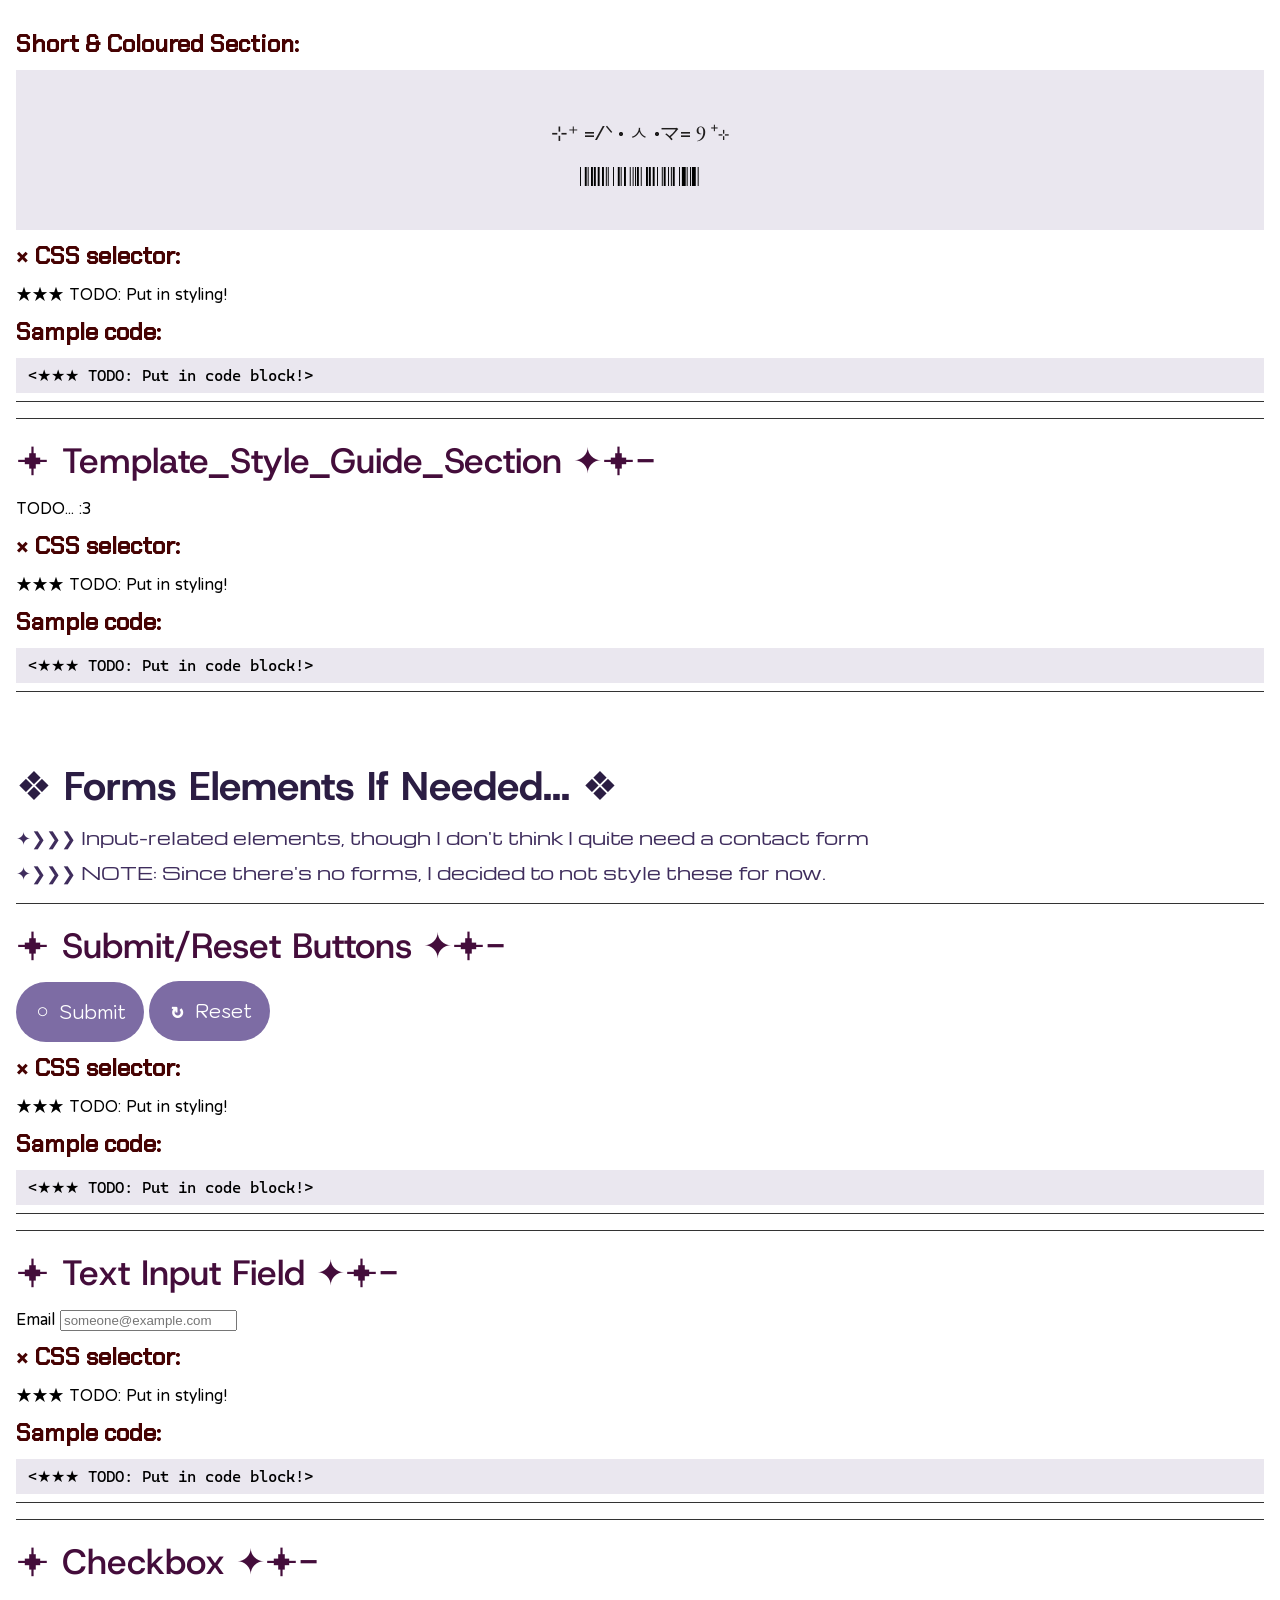
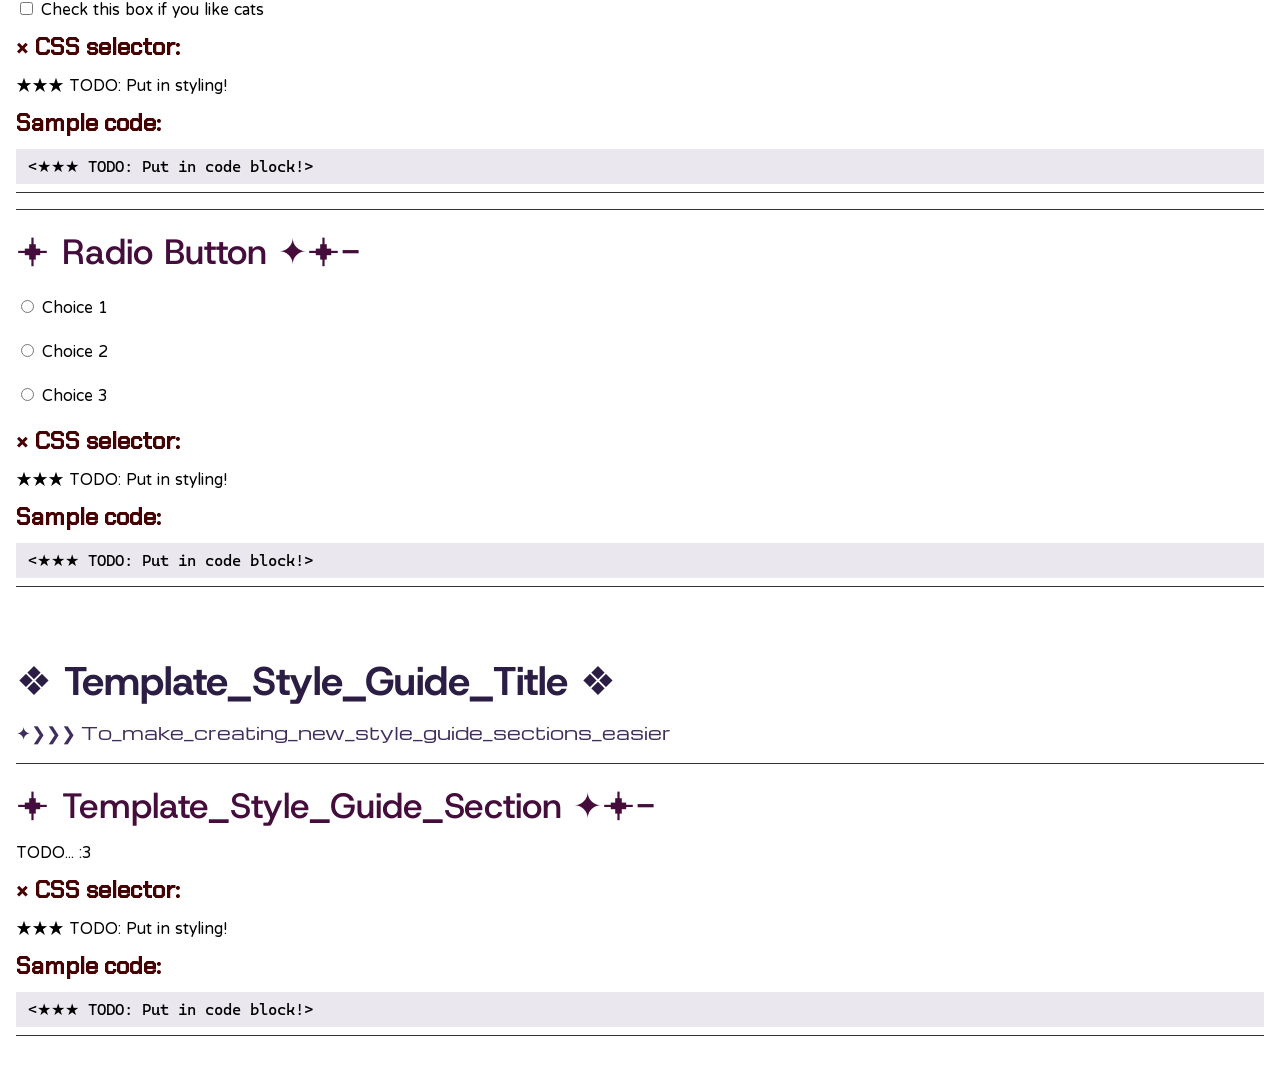
==== commit 7d72f140: "nav & footer, hero, gap, style guide adjstments" ====
--- a/pages/style-guide.html
+++ b/pages/style-guide.html
@@ -466,7 +466,7 @@
       <section>
         <h2>🟄 Footer ✦🟄-</h2>
 
-        <div class="main-footer flex-row">
+        <div class="main-footer">
           <div class="footer-left">
             <h4>✦ Created by Angela Nguyen ✦</h4>
             <h5>🟄❯ IAT 339 - P03 Portfolio.</h5>
@@ -540,21 +540,61 @@
       </section>
 
       <section>
-        <h2>🟄 Table (For Resume and Details) ✦🟄-</h2>
-
-        <p>TODO... :3</p>
-
-        <div class="showcase-section">
-          <h3>× CSS selector:</h3>
-          <p>★★★ TODO: Put in styling!</p>
-
-          <h3>Sample code:</h3>
-          <code>&lt;★★★ TODO: Put in code block!&gt;</code>
-        </div>
-      </section>
-
-      <section>
-        <h2>🟄 Photo Gallery ✦🟄-</h2>
+        <h2>🟄 Hero ✦🟄-</h2>
+
+        <div class="hero">
+          <h1>Lorem Ipsem</h1>
+        </div>
+
+        <div class="showcase-section">
+          <h3>× CSS selector:</h3>
+          <p>★★★ TODO: Put in styling!</p>
+
+          <h3>Sample code:</h3>
+          <code>&lt;★★★ TODO: Put in code block!&gt;</code>
+        </div>
+      </section>
+
+      <section>
+        <h2>🟄 Sections ✦🟄-</h2>
+
+        <div>
+          <h3>Normal Section:</h3>
+
+          <div id="about-section" class="content-section flex-column">
+            <h2>Contact Me!</h2>
+            <p>
+              Lorem ipsum dolor sit amet, consectetur adipiscing elit. Proin eu
+              est sed neque semper cursus. Maecenas porttitor velit at lorem
+              finibus ultricies. Cras vel enim nisi. Aliquam quis augue sit amet
+              mauris elementum vestibulum.
+            </p>
+          </div>
+        </div>
+
+        <div>
+          <h3>Short & Coloured Section:</h3>
+
+          <div
+            id="accent-section"
+            class="purple-850-bg content-section section-short flex-column gap-8"
+          >
+            <h5>⊹⁺ =/ᐠ • ㅅ •マ= Ⳋ ⁺⊹</h5>
+            <p class="barcode">i like cats</p>
+          </div>
+        </div>
+
+        <div class="showcase-section">
+          <h3>× CSS selector:</h3>
+          <p>★★★ TODO: Put in styling!</p>
+
+          <h3>Sample code:</h3>
+          <code>&lt;★★★ TODO: Put in code block!&gt;</code>
+        </div>
+      </section>
+
+      <section>
+        <h2>🟄 Template_Style_Guide_Section ✦🟄-</h2>
 
         <p>TODO... :3</p>
 
@@ -576,6 +616,9 @@
         ✦❯❯❯ Input-related elements, though I don't think I quite need a contact
         form
       </p>
+      <p class="Michroma subtitle-accent">
+        ✦❯❯❯ NOTE: Since there's no forms, I decided to not style these for now.
+      </p>
 
       <section>
         <h2>🟄 Submit/Reset Buttons ✦🟄-</h2>
@@ -662,5 +705,28 @@
       </section>
     </section>
     <!-- // FORMS ELEMENTS SECTION -->
+
+    <!-- TEMPLATE SECTION // -->
+    <section id="form_elements" headingoffset="1">
+      <h1 class="trim-override">❖ Template_Style_Guide_Title ❖</h1>
+      <p class="Michroma subtitle-accent">
+        ✦❯❯❯ To_make_creating_new_style_guide_sections_easier
+      </p>
+
+      <section>
+        <h2>🟄 Template_Style_Guide_Section ✦🟄-</h2>
+
+        <p>TODO... :3</p>
+
+        <div class="showcase-section">
+          <h3>× CSS selector:</h3>
+          <p>★★★ TODO: Put in styling!</p>
+
+          <h3>Sample code:</h3>
+          <code>&lt;★★★ TODO: Put in code block!&gt;</code>
+        </div>
+      </section>
+    </section>
+    <!-- // TEMPLATE SECTION -->
   </body>
 </html>
--- a/css/main.css
+++ b/css/main.css
@@ -2,10 +2,11 @@
 @import url("./fonts.css");
 @import url("./guides.css");
 
-@import url("./components/nav-and-footer.css");
+@import url("./components/svg-masks.css");
 @import url("./components/buttons.css");
 @import url("./components/dropdown-and-accordions.css");
 @import url("./components/forms.css");
+@import url("./components/nav-and-footer.css");
 
 /*
   Main.css should contain smaller atoms not part of a larger component or concept.
@@ -26,6 +27,7 @@
 }
 
 body {
+  margin: 0;
   font-family: "Huninn", sans-serif;
   font-style: normal;
   font-weight: 400;
--- a/css/overrides.css
+++ b/css/overrides.css
@@ -11,6 +11,26 @@
 .subtitle-accent {
   font-size: 1.15rem;
   color: var(--an-purple-200);
+}
+
+.gap-8 {
+  gap: 8px;
+}
+
+.gap-12 {
+  gap: 12px;
+}
+
+.gap-16 {
+  gap: 16px;
+}
+
+.gap-20 {
+  gap: 24px;
+}
+
+.gap-24 {
+  gap: 24px;
 }
 
 /* alternative font for buttons? */
@@ -27,3 +47,19 @@
   font-weight: 100;
   font-size: 1rem;
 }
+
+.purple-500 {
+  color: var(--an-purple-500);
+}
+
+.purple-850-bg {
+  background-color: var(--an-purple-850);
+}
+
+.magenta-900-bg {
+  background-color: var(--an-magenta-900);
+}
+
+.red-900-bg {
+  background-color: var(--an-red-900);
+}
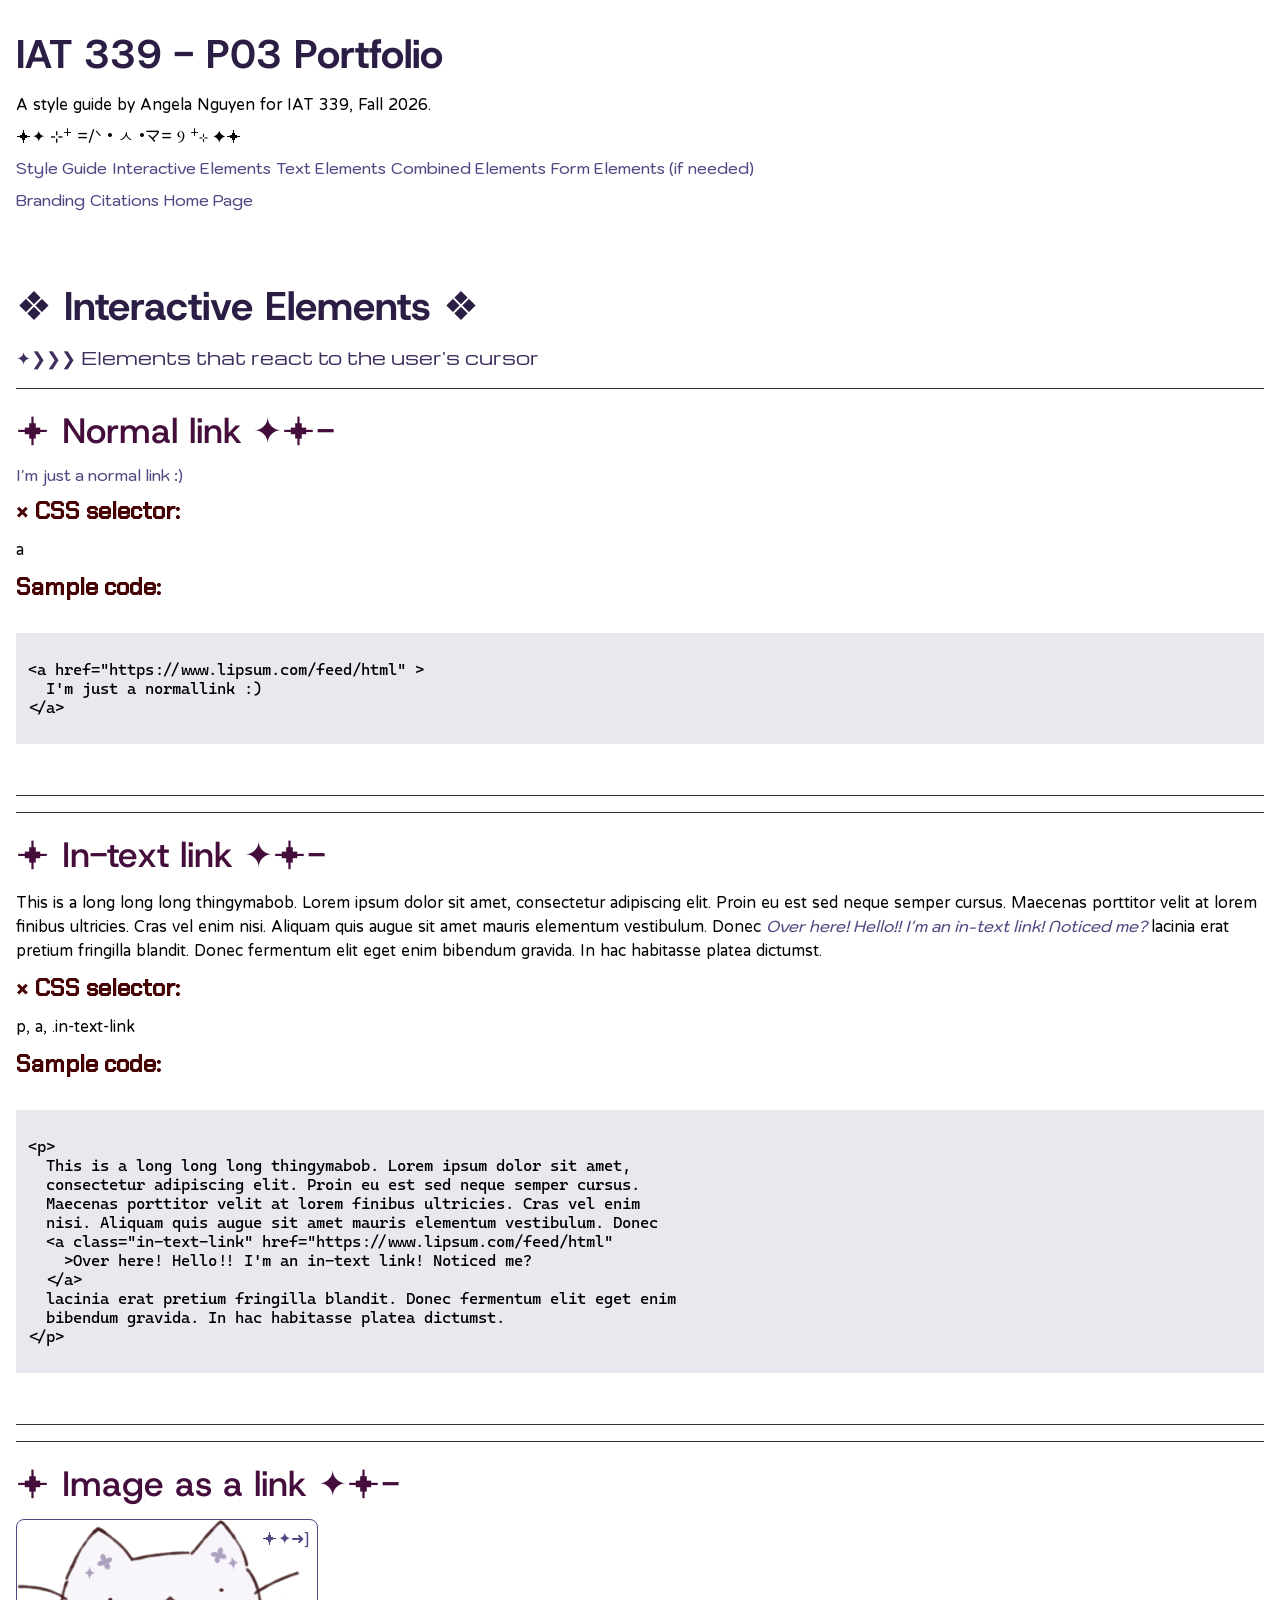
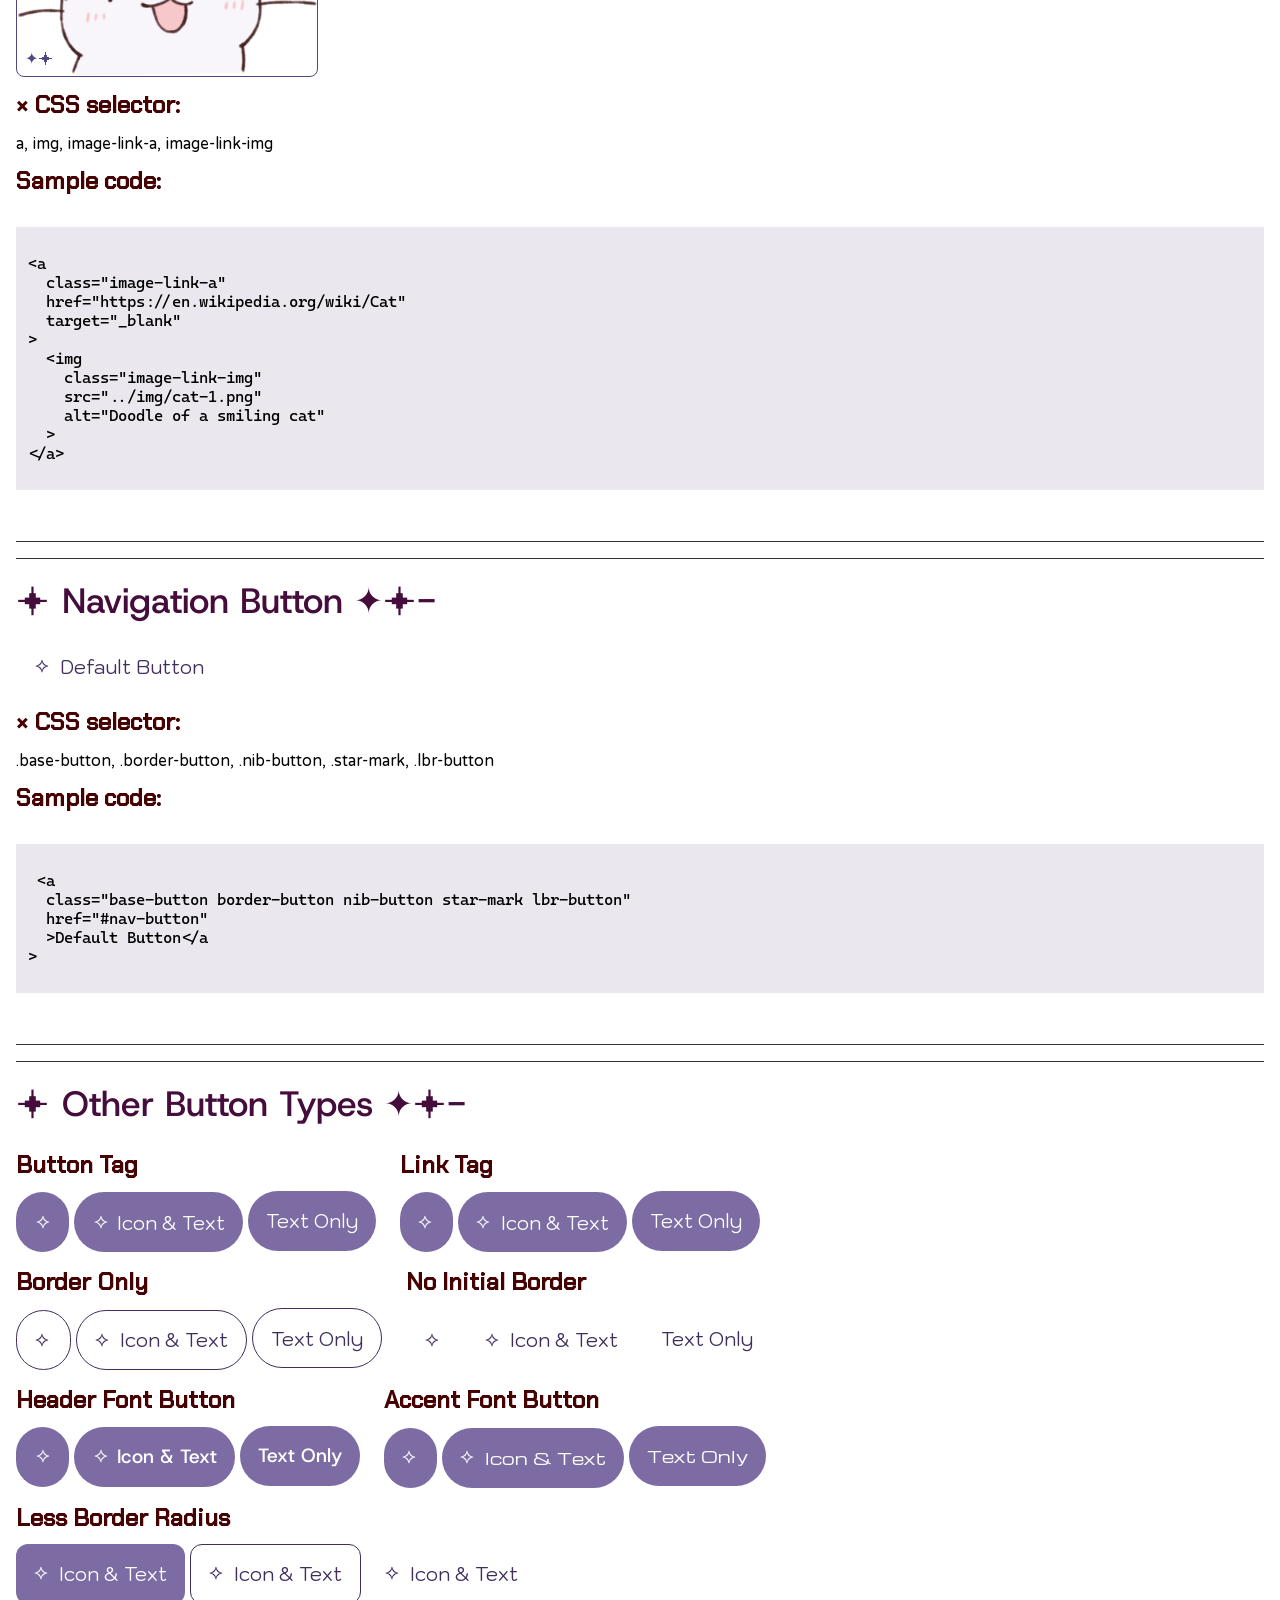
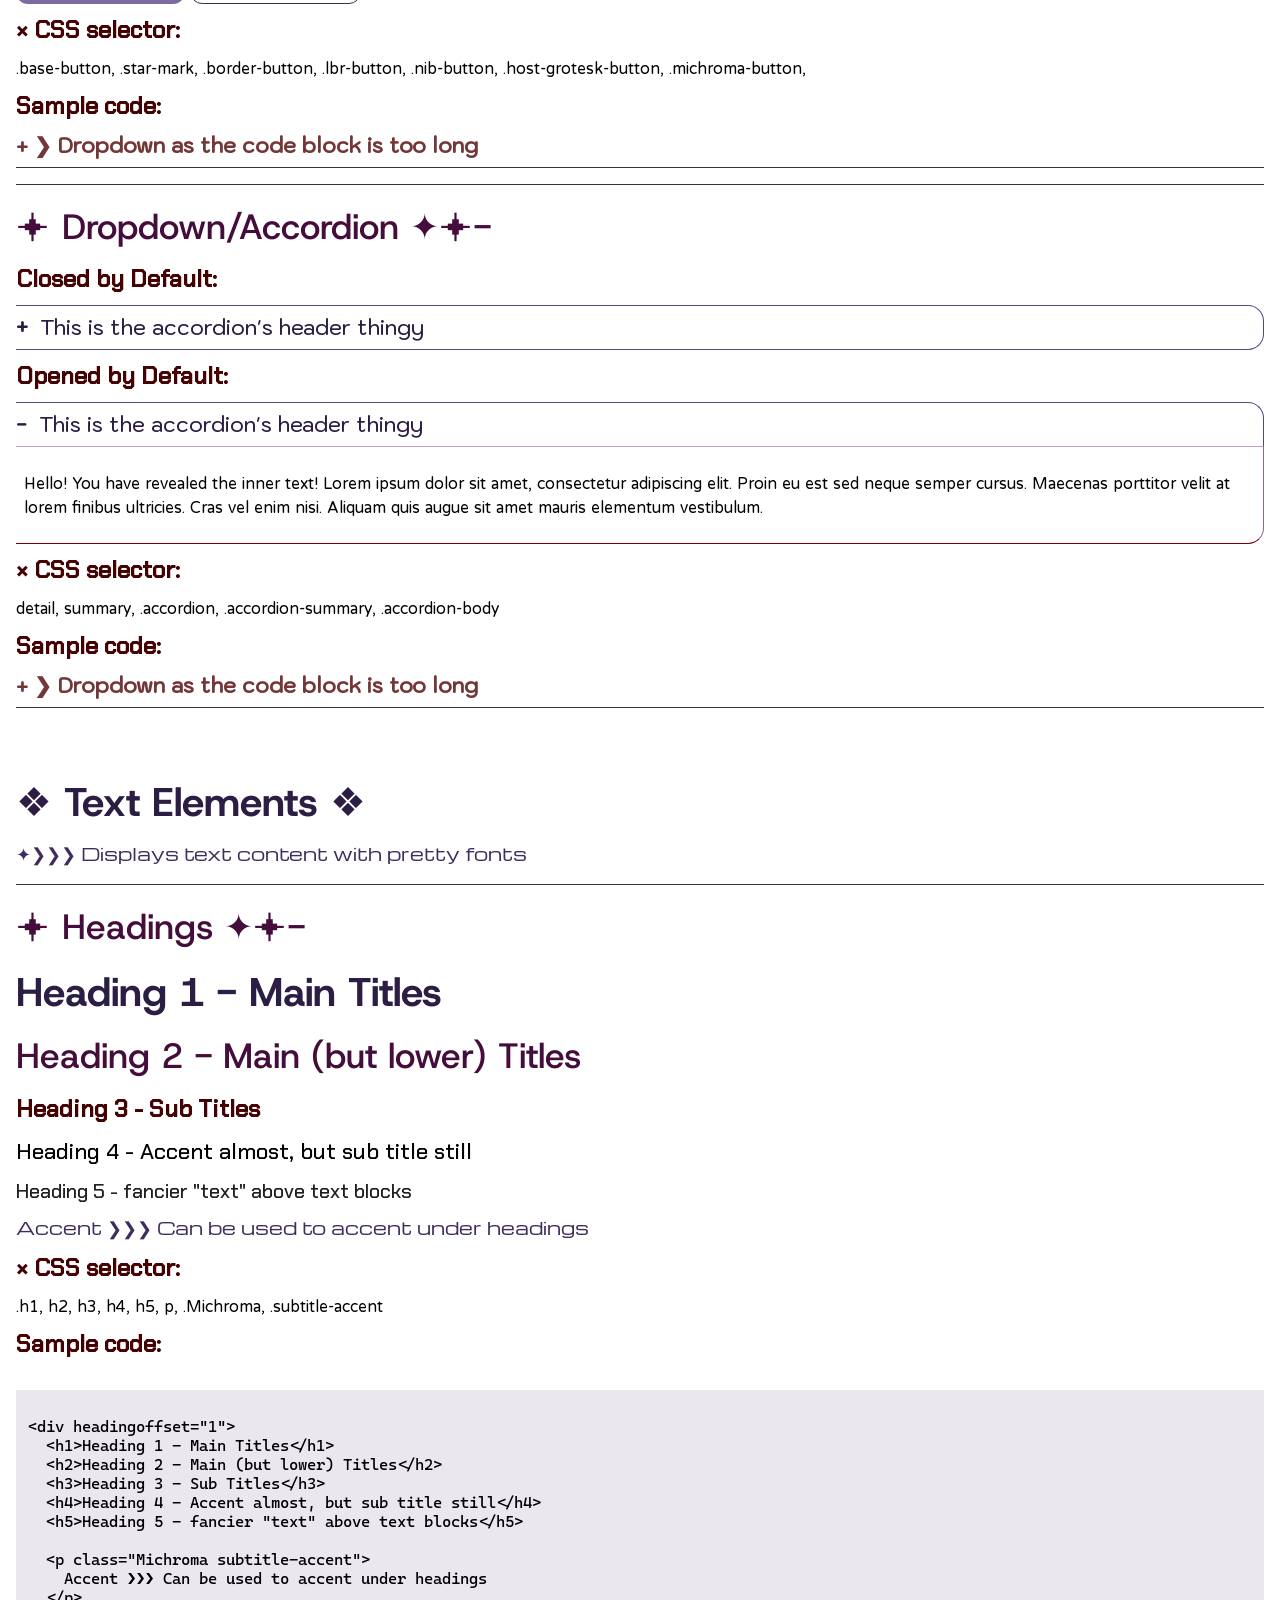
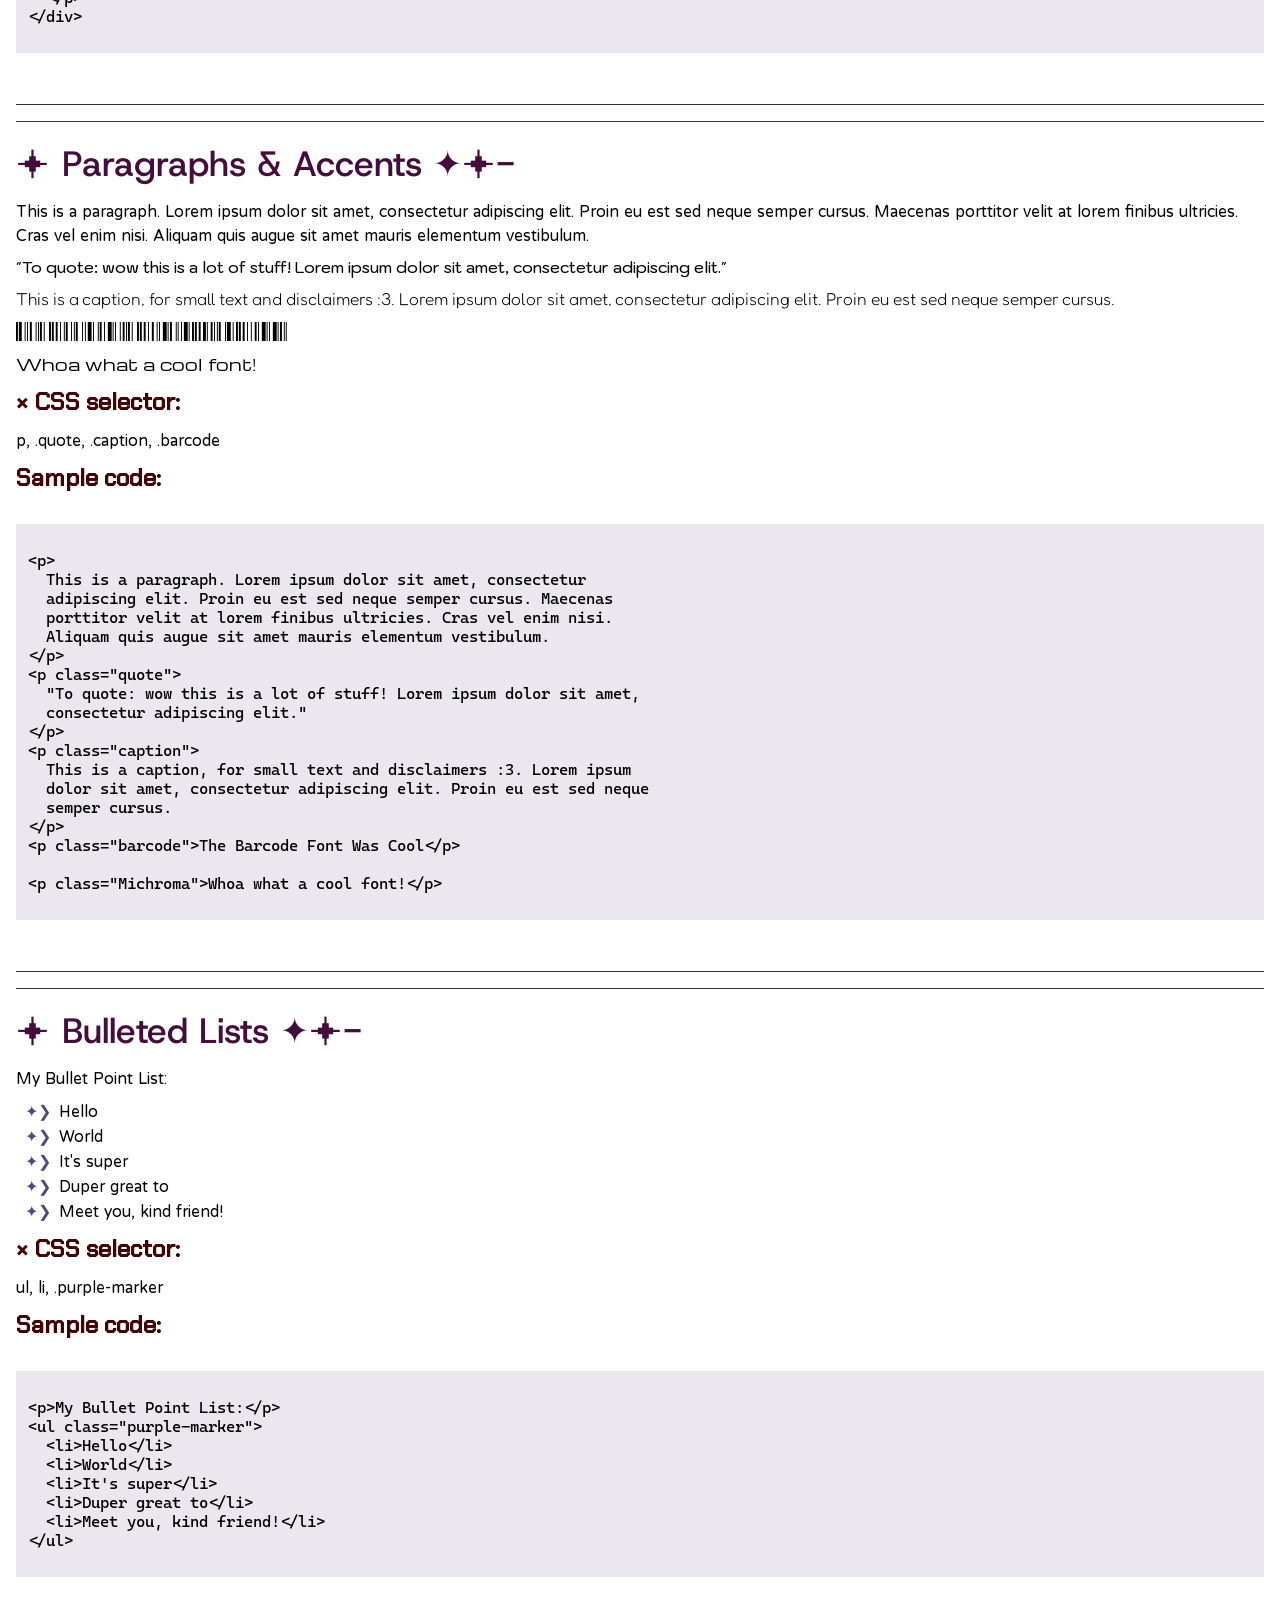
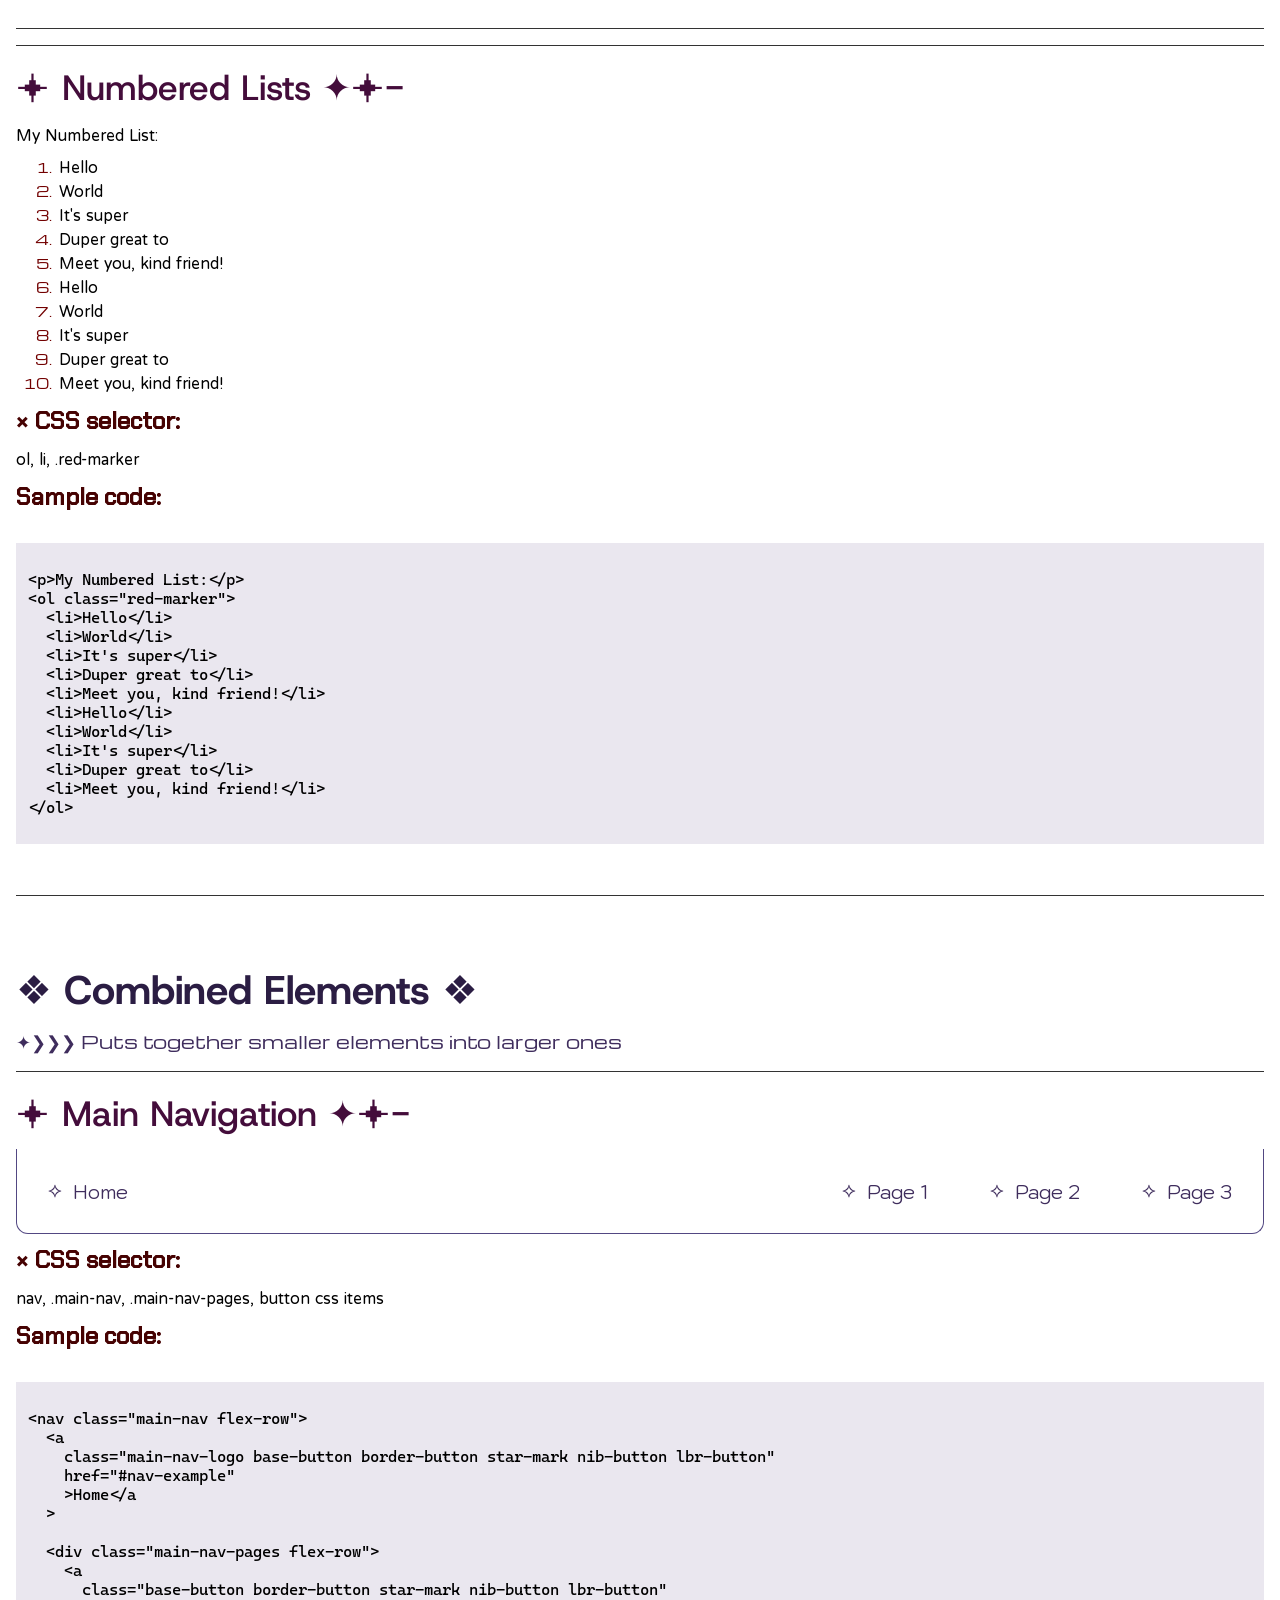
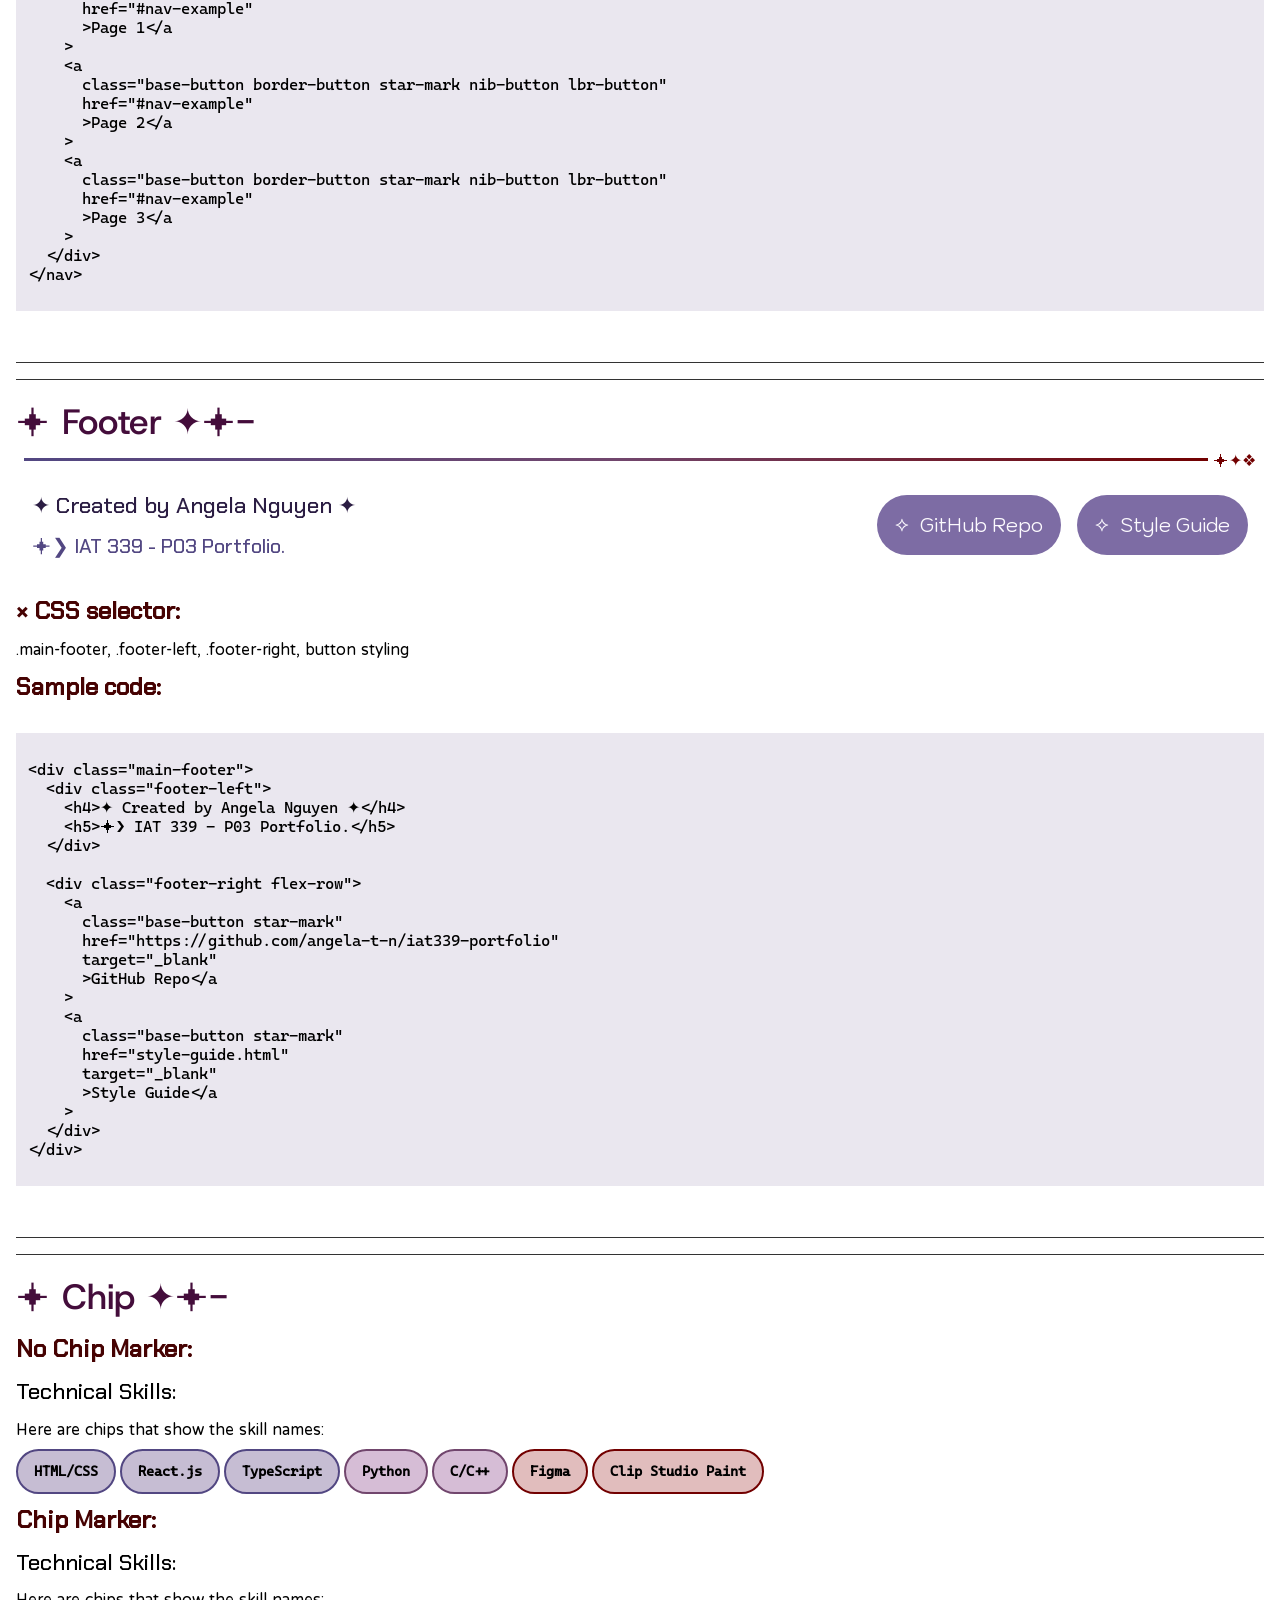
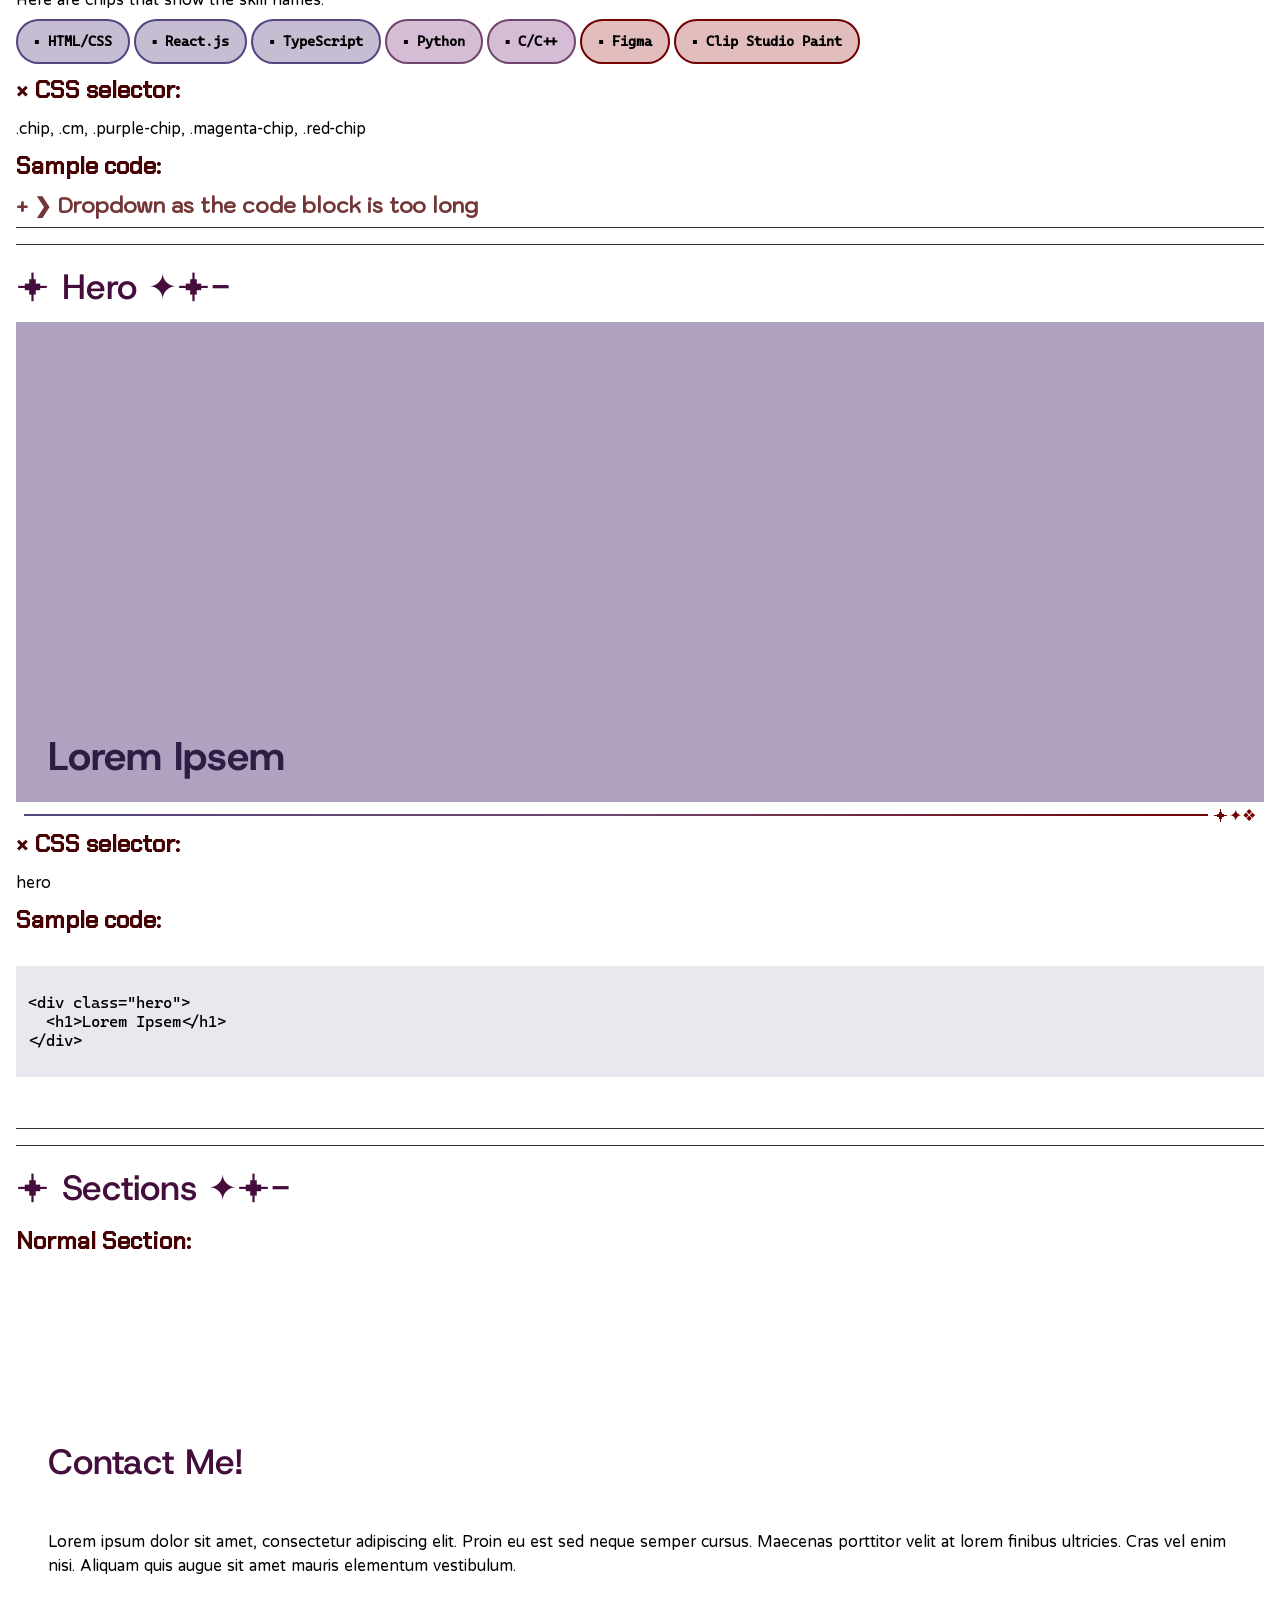
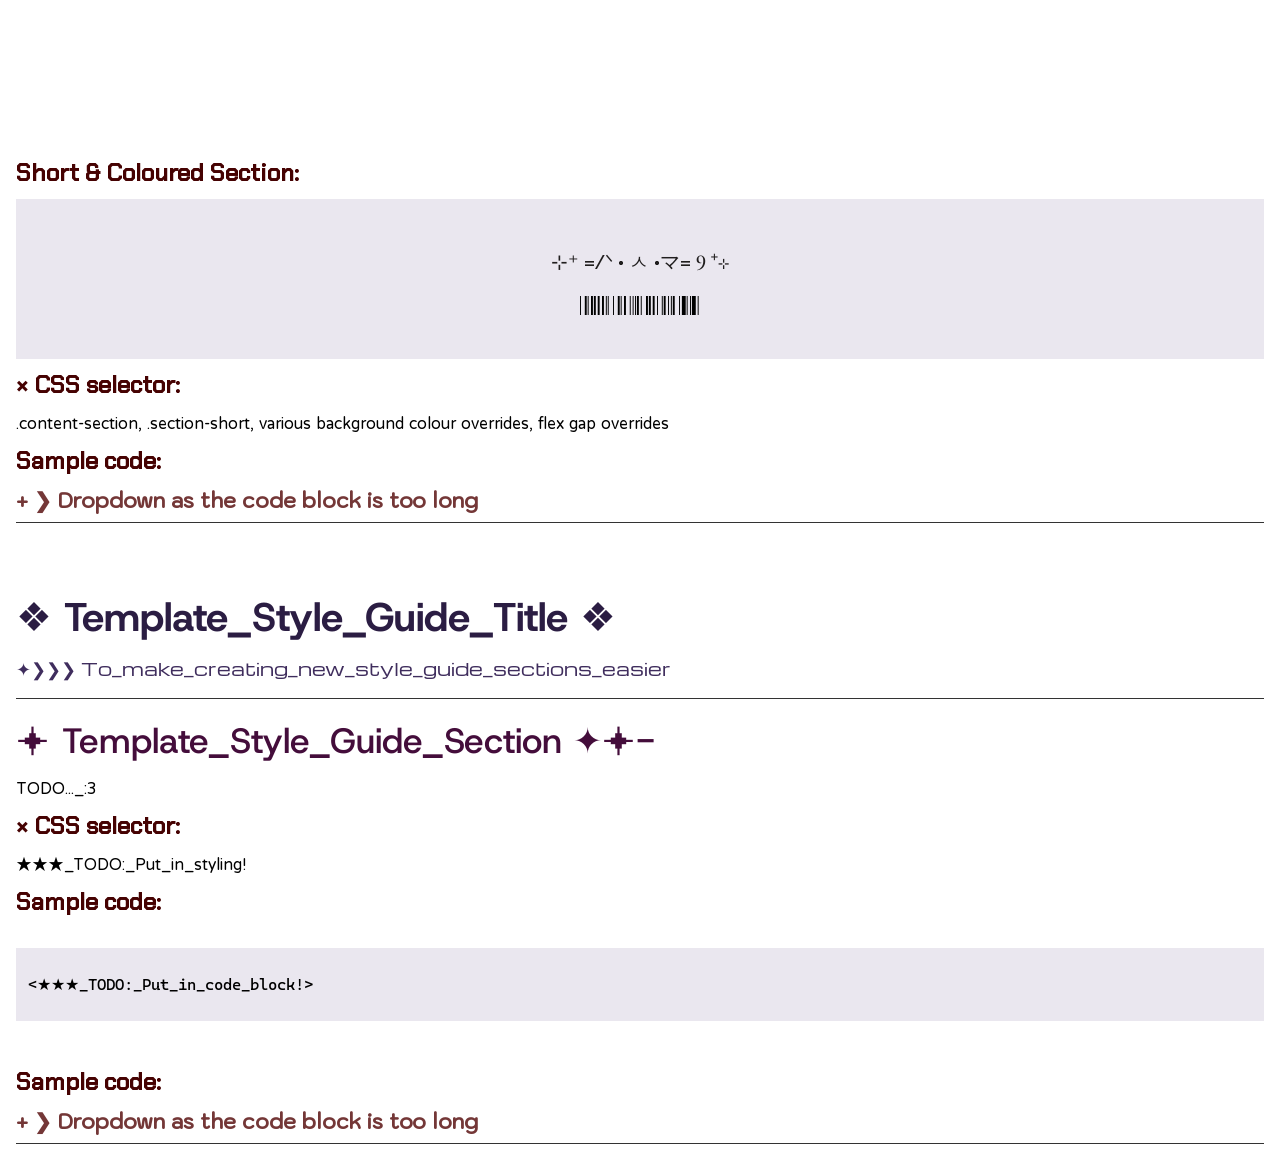
==== commit 2e129ca1: "write ups, html3 validation, style-guide code and selector" ====
--- a/pages/style-guide.html
+++ b/pages/style-guide.html
@@ -64,7 +64,15 @@
           <p>a</p>
 
           <h3>Sample code:</h3>
-          <code>&lt;★★★ TODO: Put in code block!&gt;</code>
+          <div>
+            <pre>
+              <code>
+&lt;a href="https://www.lipsum.com/feed/html" &gt; 
+  I'm just a normallink :) 
+&lt;/a&gt;
+              </code>
+            </pre>
+          </div>
         </div>
       </section>
 
@@ -88,7 +96,21 @@
           <p>p, a, .in-text-link</p>
 
           <h3>Sample code:</h3>
-          <code>&lt;★★★ TODO: Put in code block!&gt;</code>
+          <pre>
+            <code>
+&lt;p&gt;
+  This is a long long long thingymabob. Lorem ipsum dolor sit amet,
+  consectetur adipiscing elit. Proin eu est sed neque semper cursus.
+  Maecenas porttitor velit at lorem finibus ultricies. Cras vel enim
+  nisi. Aliquam quis augue sit amet mauris elementum vestibulum. Donec
+  &lt;a class="in-text-link" href="https://www.lipsum.com/feed/html"
+    &gt;Over here! Hello!! I'm an in-text link! Noticed me?
+  &lt;/a&gt;
+  lacinia erat pretium fringilla blandit. Donec fermentum elit eget enim
+  bibendum gravida. In hac habitasse platea dictumst.
+&lt;/p&gt;
+            </code>
+          </pre>
         </div>
       </section>
 
@@ -109,10 +131,24 @@
 
         <div class="showcase-section">
           <h3>× CSS selector:</h3>
-          <p>★★★ TODO: Put in styling!</p>
-
-          <h3>Sample code:</h3>
-          <code>&lt;★★★ TODO: Put in code block!&gt;</code>
+          <p>a, img, image-link-a, image-link-img</p>
+
+          <h3>Sample code:</h3>
+          <pre>
+            <code>
+&lt;a
+  class="image-link-a"
+  href="https://en.wikipedia.org/wiki/Cat"
+  target="_blank"
+&gt;
+  &lt;img
+    class="image-link-img"
+    src="../img/cat-1.png"
+    alt="Doodle of a smiling cat"
+  &gt;
+&lt;/a&gt;
+            </code>
+          </pre>
         </div>
       </section>
 
@@ -127,10 +163,20 @@
 
         <div class="showcase-section">
           <h3>× CSS selector:</h3>
-          <p>★★★ TODO: Put in styling!</p>
-
-          <h3>Sample code:</h3>
-          <code>&lt;★★★ TODO: Put in code block!&gt;</code>
+          <p>
+            .base-button, .border-button, .nib-button, .star-mark, .lbr-button
+          </p>
+
+          <h3>Sample code:</h3>
+          <pre>
+            <code>
+ &lt;a
+  class="base-button border-button nib-button star-mark lbr-button"
+  href="#nav-button"
+  &gt;Default Button&lt;/a
+&gt;
+            </code>
+          </pre>
         </div>
       </section>
 
@@ -248,10 +294,131 @@
 
         <div class="showcase-section">
           <h3>× CSS selector:</h3>
-          <p>★★★ TODO: Put in styling!</p>
-
-          <h3>Sample code:</h3>
-          <code>&lt;★★★ TODO: Put in code block!&gt;</code>
+          <p>
+            .base-button, .star-mark, .border-button, .lbr-button, .nib-button,
+            .host-grotesk-button, .michroma-button,
+          </p>
+
+          <h3>Sample code:</h3>
+
+          <details>
+            <summary class="red-600-bold">
+              ❯ Dropdown as the code block is too long
+            </summary>
+
+            <pre>
+              <code>
+&lt;div class="flex-column"&gt;
+  &lt;div class="flex-row wrap gap-24"&gt;
+    &lt;div&gt;
+      &lt;h3&gt;Button Tag&lt;/h3&gt;
+      &lt;button class="base-button star-mark" type="button"&gt;&lt;/button&gt;
+      &lt;button class="base-button star-mark" type="button"&gt;
+        Icon & Text
+      &lt;/button&gt;
+      &lt;button class="base-button" type="button"&gt;Text Only&lt;/button&gt;
+    &lt;/div&gt;
+
+    &lt;div&gt;
+      &lt;h3&gt;Link Tag&lt;/h3&gt;
+      &lt;a class="base-button star-mark" href="#button-demo"&gt;&lt;/a&gt;
+      &lt;a class="base-button star-mark" href="#button-demo"
+        &gt;Icon & Text&lt;/a
+      &gt;
+      &lt;a class="base-button" href="#button-demo"&gt;Text Only&lt;/a&gt;
+    &lt;/div&gt;
+  &lt;/div&gt;
+
+  &lt;div class="flex-row wrap gap-24"&gt;
+    &lt;div&gt;
+      &lt;h3&gt;Border Only&lt;/h3&gt;
+      &lt;a
+        class="base-button border-button star-mark"
+        href="#button-demo"
+      &gt;&lt;/a&gt;
+      &lt;a class="base-button border-button star-mark" href="#button-demo"
+        &gt;Icon & Text&lt;/a
+      &gt;
+      &lt;a class="base-button border-button" href="#button-demo"
+        &gt;Text Only&lt;/a
+      &gt;
+    &lt;/div&gt;
+
+    &lt;div&gt;
+      &lt;h3&gt;No Initial Border&lt;/h3&gt;
+      &lt;a
+        class="base-button border-button nib-button star-mark"
+        href="#button-demo"
+      &gt;&lt;/a&gt;
+      &lt;a
+        class="base-button border-button nib-button star-mark"
+        href="#button-demo"
+        &gt;Icon & Text&lt;/a
+      &gt;
+      &lt;a
+        class="base-button border-button nib-button"
+        href="#button-demo"
+        &gt;Text Only&lt;/a
+      &gt;
+    &lt;/div&gt;
+  &lt;/div&gt;
+
+  &lt;div class="flex-row wrap gap-24"&gt;
+    &lt;div&gt;
+      &lt;h3&gt;Header Font Button&lt;/h3&gt;
+      &lt;button
+        class="host-grotesk-button base-button star-mark"
+        type="button"
+      &gt;&lt;/button&gt;
+      &lt;button
+        class="host-grotesk-button base-button star-mark"
+        type="button"
+      &gt;
+        Icon & Text
+      &lt;/button&gt;
+      &lt;button class="host-grotesk-button base-button" type="button"&gt;
+        Text Only
+      &lt;/button&gt;
+    &lt;/div&gt;
+
+    &lt;div&gt;
+      &lt;h3&gt;Accent Font Button&lt;/h3&gt;
+      &lt;a
+        class="michroma-button base-button star-mark"
+        href="#button-demo"
+      &gt;&lt;/a&gt;
+      &lt;a
+        class="michroma-button base-button star-mark"
+        href="#button-demo"
+        &gt;Icon & Text&lt;/a
+      &gt;
+      &lt;a class="michroma-button base-button" href="#button-demo"
+        &gt;Text Only&lt;/a
+      &gt;
+    &lt;/div&gt;
+  &lt;/div&gt;
+
+  &lt;div&gt;
+    &lt;h3&gt;Less Border Radius&lt;/h3&gt;
+    &lt;a class="lbr-button base-button star-mark" href="#button-demo"
+      &gt;Icon & Text&lt;/a
+    &gt;
+    &lt;a
+      class="lbr-button base-button border-button star-mark"
+      href="#button-demo"
+      &gt;Icon & Text&lt;/a
+    &gt;
+
+    &lt;a
+      class="lbr-button base-button border-button nib-button star-mark"
+      href="#button-demo"
+      &gt;Icon & Text&lt;/a
+    &gt;
+  &lt;/div&gt;
+&lt;/div&gt;
+              </code>
+            </pre>
+          </details>
         </div>
       </section>
 
@@ -298,10 +465,57 @@
 
         <div class="showcase-section">
           <h3>× CSS selector:</h3>
-          <p>★★★ TODO: Put in styling!</p>
-
-          <h3>Sample code:</h3>
-          <code>&lt;★★★ TODO: Put in code block!&gt;</code>
+          <p>
+            detail, summary, .accordion, .accordion-summary, .accordion-body
+          </p>
+
+          <h3>Sample code:</h3>
+          <details>
+            <summary class="red-600-bold">
+              ❯ Dropdown as the code block is too long
+            </summary>
+            <pre>
+              <code>
+&lt;div&gt;
+  &lt;h3&gt;Closed by Default:&lt;/h3&gt;
+  &lt;details class="accordion"&gt;
+    &lt;summary class="accordion-summary"&gt;
+      This is the accordion's header thingy
+    &lt;/summary&gt;
+
+    &lt;div class="accordion-body"&gt;
+      &lt;p&gt;
+        Hello! You have revealed the inner text! Lorem ipsum dolor sit
+        amet, consectetur adipiscing elit. Proin eu est sed neque semper
+        cursus. Maecenas porttitor velit at lorem finibus ultricies.
+        Cras vel enim nisi. Aliquam quis augue sit amet mauris elementum
+        vestibulum.
+      &lt;/p&gt;
+    &lt;/div&gt;
+  &lt;/details&gt;
+&lt;/div&gt;
+
+&lt;div&gt;
+  &lt;h3&gt;Opened by Default:&lt;/h3&gt;
+  &lt;details class="accordion" open&gt;
+    &lt;summary class="accordion-summary"&gt;
+      This is the accordion's header thingy
+    &lt;/summary&gt;
+
+    &lt;div class="accordion-body"&gt;
+      &lt;p&gt;
+        Hello! You have revealed the inner text! Lorem ipsum dolor sit
+        amet, consectetur adipiscing elit. Proin eu est sed neque semper
+        cursus. Maecenas porttitor velit at lorem finibus ultricies.
+        Cras vel enim nisi. Aliquam quis augue sit amet mauris elementum
+        vestibulum.
+      &lt;/p&gt;
+    &lt;/div&gt;
+  &lt;/details&gt;
+&lt;/div&gt;
+              </code>
+            </pre>
+          </details>
         </div>
       </section>
     </section>
@@ -331,10 +545,24 @@
 
         <div class="showcase-section">
           <h3>× CSS selector:</h3>
-          <p>★★★ TODO: Put in styling!</p>
-
-          <h3>Sample code:</h3>
-          <code>&lt;★★★ TODO: Put in code block!&gt;</code>
+          <p>.h1, h2, h3, h4, h5, p, .Michroma, .subtitle-accent</p>
+
+          <h3>Sample code:</h3>
+          <pre>
+            <code>
+&lt;div headingoffset="1"&gt;
+  &lt;h1&gt;Heading 1 - Main Titles&lt;/h1&gt;
+  &lt;h2&gt;Heading 2 - Main (but lower) Titles&lt;/h2&gt;
+  &lt;h3&gt;Heading 3 - Sub Titles&lt;/h3&gt;
+  &lt;h4&gt;Heading 4 - Accent almost, but sub title still&lt;/h4&gt;
+  &lt;h5&gt;Heading 5 - fancier "text" above text blocks&lt;/h5&gt;
+
+  &lt;p class="Michroma subtitle-accent"&gt;
+    Accent ❯❯❯ Can be used to accent under headings
+  &lt;/p&gt;
+&lt;/div&gt;
+            </code>
+          </pre>
         </div>
       </section>
 
@@ -365,7 +593,28 @@
           <p>p, .quote, .caption, .barcode</p>
 
           <h3>Sample code:</h3>
-          <code>&lt;★★★ TODO: Put in code block!&gt;</code>
+          <pre>
+            <code>
+&lt;p&gt;
+  This is a paragraph. Lorem ipsum dolor sit amet, consectetur
+  adipiscing elit. Proin eu est sed neque semper cursus. Maecenas
+  porttitor velit at lorem finibus ultricies. Cras vel enim nisi.
+  Aliquam quis augue sit amet mauris elementum vestibulum.
+&lt;/p&gt;
+&lt;p class="quote"&gt;
+  "To quote: wow this is a lot of stuff! Lorem ipsum dolor sit amet,
+  consectetur adipiscing elit."
+&lt;/p&gt;
+&lt;p class="caption"&gt;
+  This is a caption, for small text and disclaimers :3. Lorem ipsum
+  dolor sit amet, consectetur adipiscing elit. Proin eu est sed neque
+  semper cursus.
+&lt;/p&gt;
+&lt;p class="barcode"&gt;The Barcode Font Was Cool&lt;/p&gt;
+
+&lt;p class="Michroma"&gt;Whoa what a cool font!&lt;/p&gt;
+            </code>
+          </pre>
         </div>
       </section>
 
@@ -383,10 +632,21 @@
 
         <div class="showcase-section">
           <h3>× CSS selector:</h3>
-          <p>★★★ TODO: Put in styling!</p>
-
-          <h3>Sample code:</h3>
-          <code>&lt;★★★ TODO: Put in code block!&gt;</code>
+          <p>ul, li, .purple-marker</p>
+
+          <h3>Sample code:</h3>
+          <pre>
+            <code>
+&lt;p&gt;My Bullet Point List:&lt;/p&gt;
+&lt;ul class="purple-marker"&gt;
+  &lt;li&gt;Hello&lt;/li&gt;
+  &lt;li&gt;World&lt;/li&gt;
+  &lt;li&gt;It's super&lt;/li&gt;
+  &lt;li&gt;Duper great to&lt;/li&gt;
+  &lt;li&gt;Meet you, kind friend!&lt;/li&gt;
+&lt;/ul&gt;
+            </code>
+          </pre>
         </div>
       </section>
 
@@ -409,10 +669,26 @@
 
         <div class="showcase-section">
           <h3>× CSS selector:</h3>
-          <p>★★★ TODO: Put in styling!</p>
-
-          <h3>Sample code:</h3>
-          <code>&lt;★★★ TODO: Put in code block!&gt;</code>
+          <p>ol, li, .red-marker</p>
+
+          <h3>Sample code:</h3>
+          <pre>
+            <code>
+&lt;p&gt;My Numbered List:&lt;/p&gt;
+&lt;ol class="red-marker"&gt;
+  &lt;li&gt;Hello&lt;/li&gt;
+  &lt;li&gt;World&lt;/li&gt;
+  &lt;li&gt;It's super&lt;/li&gt;
+  &lt;li&gt;Duper great to&lt;/li&gt;
+  &lt;li&gt;Meet you, kind friend!&lt;/li&gt;
+  &lt;li&gt;Hello&lt;/li&gt;
+  &lt;li&gt;World&lt;/li&gt;
+  &lt;li&gt;It's super&lt;/li&gt;
+  &lt;li&gt;Duper great to&lt;/li&gt;
+  &lt;li&gt;Meet you, kind friend!&lt;/li&gt;
+&lt;/ol&gt;
+            </code>
+          </pre>
         </div>
       </section>
     </section>
@@ -456,17 +732,55 @@
 
         <div class="showcase-section">
           <h3>× CSS selector:</h3>
-          <p>★★★ TODO: Put in styling!</p>
-
-          <h3>Sample code:</h3>
-          <code>&lt;★★★ TODO: Put in code block!&gt;</code>
+          <p>nav, .main-nav, .main-nav-pages, button css items</p>
+
+          <h3>Sample code:</h3>
+          <pre>
+            <code>
+&lt;nav class="main-nav flex-row"&gt;
+  &lt;a
+    class="main-nav-logo base-button border-button star-mark nib-button lbr-button"
+    href="#nav-example"
+    &gt;Home&lt;/a
+  &gt;
+
+  &lt;div class="main-nav-pages flex-row"&gt;
+    &lt;a
+      class="base-button border-button star-mark nib-button lbr-button"
+      href="#nav-example"
+      &gt;Page 1&lt;/a
+    &gt;
+    &lt;a
+      class="base-button border-button star-mark nib-button lbr-button"
+      href="#nav-example"
+      &gt;Page 2&lt;/a
+    &gt;
+    &lt;a
+      class="base-button border-button star-mark nib-button lbr-button"
+      href="#nav-example"
+      &gt;Page 3&lt;/a
+    &gt;
+  &lt;/div&gt;
+&lt;/nav&gt;
+            </code>
+          </pre>
         </div>
       </section>
 
       <section>
         <h2>🟄 Footer ✦🟄-</h2>
 
-        <div class="main-footer">
+        <div class="main-footer" headingoffset="1">
+          <h1 class="visibility-hidden">
+            hidden header to bypass html3 header complaints
+          </h1>
+          <h2 class="visibility-hidden">
+            hidden header to bypass html3 header complaints
+          </h2>
+          <h3 class="visibility-hidden">
+            hidden header to bypass html3 header complaints
+          </h3>
+
           <div class="footer-left">
             <h4>✦ Created by Angela Nguyen ✦</h4>
             <h5>🟄❯ IAT 339 - P03 Portfolio.</h5>
@@ -490,10 +804,34 @@
 
         <div class="showcase-section">
           <h3>× CSS selector:</h3>
-          <p>★★★ TODO: Put in styling!</p>
-
-          <h3>Sample code:</h3>
-          <code>&lt;★★★ TODO: Put in code block!&gt;</code>
+          <p>.main-footer, .footer-left, .footer-right, button styling</p>
+
+          <h3>Sample code:</h3>
+          <pre>
+            <code>
+&lt;div class="main-footer"&gt;
+  &lt;div class="footer-left"&gt;
+    &lt;h4&gt;✦ Created by Angela Nguyen ✦&lt;/h4&gt;
+    &lt;h5&gt;🟄❯ IAT 339 - P03 Portfolio.&lt;/h5&gt;
+  &lt;/div&gt;
+
+  &lt;div class="footer-right flex-row"&gt;
+    &lt;a
+      class="base-button star-mark"
+      href="https://github.com/angela-t-n/iat339-portfolio"
+      target="_blank"
+      &gt;GitHub Repo&lt;/a
+    &gt;
+    &lt;a
+      class="base-button star-mark"
+      href="style-guide.html"
+      target="_blank"
+      &gt;Style Guide&lt;/a
+    &gt;
+  &lt;/div&gt;
+&lt;/div&gt;
+            </code>
+          </pre>
         </div>
       </section>
 
@@ -532,26 +870,71 @@
 
         <div class="showcase-section">
           <h3>× CSS selector:</h3>
-          <p>★★★ TODO: Put in styling!</p>
-
-          <h3>Sample code:</h3>
-          <code>&lt;★★★ TODO: Put in code block!&gt;</code>
+          <p>.chip, .cm, .purple-chip, .magenta-chip, .red-chip</p>
+
+          <h3>Sample code:</h3>
+          <details>
+            <summary class="red-600-bold">
+              ❯ Dropdown as the code block is too long
+            </summary>
+
+            <pre>
+              <code>
+&lt;h3&gt;No Chip Marker:&lt;/h3&gt;
+&lt;h4&gt;Technical Skills:&lt;/h4&gt;
+&lt;p&gt;Here are chips that show the skill names:&lt;/p&gt;
+&lt;div class="flex-row wrap"&gt;
+  &lt;div class="chip purple-chip"&gt;&lt;p&gt;HTML/CSS&lt;/p&gt;&lt;/div&gt;
+  &lt;div class="chip purple-chip"&gt;&lt;p&gt;React.js&lt;/p&gt;&lt;/div&gt;
+  &lt;div class="chip purple-chip"&gt;&lt;p&gt;TypeScript&lt;/p&gt;&lt;/div&gt;
+
+  &lt;div class="chip magenta-chip"&gt;&lt;p&gt;Python&lt;/p&gt;&lt;/div&gt;
+  &lt;div class="chip magenta-chip"&gt;&lt;p&gt;C/C++&lt;/p&gt;&lt;/div&gt;
+
+  &lt;div class="chip red-chip"&gt;&lt;p&gt;Figma&lt;/p&gt;&lt;/div&gt;
+  &lt;div class="chip red-chip"&gt;&lt;p&gt;Clip Studio Paint&lt;/p&gt;&lt;/div&gt;
+&lt;/div&gt;
+
+&lt;h3&gt;Chip Marker:&lt;/h3&gt;
+&lt;h4&gt;Technical Skills:&lt;/h4&gt;
+&lt;p&gt;Here are chips that show the skill names:&lt;/p&gt;
+&lt;div class="flex-row wrap"&gt;
+  &lt;div class="chip cm purple-chip"&gt;&lt;p&gt;HTML/CSS&lt;/p&gt;&lt;/div&gt;
+  &lt;div class="chip cm purple-chip"&gt;&lt;p&gt;React.js&lt;/p&gt;&lt;/div&gt;
+  &lt;div class="chip cm purple-chip"&gt;&lt;p&gt;TypeScript&lt;/p&gt;&lt;/div&gt;
+
+  &lt;div class="chip cm magenta-chip"&gt;&lt;p&gt;Python&lt;/p&gt;&lt;/div&gt;
+  &lt;div class="chip cm magenta-chip"&gt;&lt;p&gt;C/C++&lt;/p&gt;&lt;/div&gt;
+
+  &lt;div class="chip cm red-chip"&gt;&lt;p&gt;Figma&lt;/p&gt;&lt;/div&gt;
+  &lt;div class="chip cm red-chip"&gt;&lt;p&gt;Clip Studio Paint&lt;/p&gt;&lt;/div&gt;
+&lt;/div&gt;
+
+              </code>
+            </pre>
+          </details>
         </div>
       </section>
 
       <section>
         <h2>🟄 Hero ✦🟄-</h2>
 
-        <div class="hero">
+        <div class="hero" headingoffset="1">
           <h1>Lorem Ipsem</h1>
         </div>
 
         <div class="showcase-section">
           <h3>× CSS selector:</h3>
-          <p>★★★ TODO: Put in styling!</p>
-
-          <h3>Sample code:</h3>
-          <code>&lt;★★★ TODO: Put in code block!&gt;</code>
+          <p>hero</p>
+
+          <h3>Sample code:</h3>
+          <pre>
+            <code>
+&lt;div class="hero"&gt;
+  &lt;h1&gt;Lorem Ipsem&lt;/h1&gt;
+&lt;/div&gt;
+            </code>
+          </pre>
         </div>
       </section>
 
@@ -578,7 +961,24 @@
           <div
             id="accent-section"
             class="purple-850-bg content-section section-short flex-column gap-8"
+            headingOffset="1"
           >
+            <h1 class="visibility-hidden">
+              hidden header to bypass html3 header complaints
+            </h1>
+            <h2 class="visibility-hidden">
+              hidden header to bypass html3 header complaints
+            </h2>
+            <h3 class="visibility-hidden">
+              hidden header to bypass html3 header complaints
+            </h3>
+            <h4 class="visibility-hidden">
+              hidden header to bypass html3 header complaints
+            </h4>
+            <h5 class="visibility-hidden">
+              hidden header to bypass html3 header complaints
+            </h5>
+
             <h5>⊹⁺ =/ᐠ • ㅅ •マ= Ⳋ ⁺⊹</h5>
             <p class="barcode">i like cats</p>
           </div>
@@ -586,125 +986,50 @@
 
         <div class="showcase-section">
           <h3>× CSS selector:</h3>
-          <p>★★★ TODO: Put in styling!</p>
-
-          <h3>Sample code:</h3>
-          <code>&lt;★★★ TODO: Put in code block!&gt;</code>
-        </div>
-      </section>
-
-      <section>
-        <h2>🟄 Template_Style_Guide_Section ✦🟄-</h2>
-
-        <p>TODO... :3</p>
-
-        <div class="showcase-section">
-          <h3>× CSS selector:</h3>
-          <p>★★★ TODO: Put in styling!</p>
-
-          <h3>Sample code:</h3>
-          <code>&lt;★★★ TODO: Put in code block!&gt;</code>
+          <p>
+            .content-section, .section-short, various background colour
+            overrides, flex gap overrides
+          </p>
+
+          <h3>Sample code:</h3>
+          <details>
+            <summary class="red-600-bold">
+              ❯ Dropdown as the code block is too long
+            </summary>
+            <pre>
+              <code>
+&lt;div&gt;
+  &lt;h3&gt;Normal Section:&lt;/h3&gt;
+
+  &lt;div id="about-section" class="content-section flex-column"&gt;
+    &lt;h2&gt;Contact Me!&lt;/h2&gt;
+    &lt;p&gt;
+      Lorem ipsum dolor sit amet, consectetur adipiscing elit. Proin eu
+      est sed neque semper cursus. Maecenas porttitor velit at lorem
+      finibus ultricies. Cras vel enim nisi. Aliquam quis augue sit amet
+      mauris elementum vestibulum.
+    &lt;/p&gt;
+  &lt;/div&gt;
+&lt;/div&gt;
+
+&lt;div&gt;
+  &lt;h3&gt;Short & Coloured Section:&lt;/h3&gt;
+
+  &lt;div
+    id="accent-section"
+    class="purple-850-bg content-section section-short flex-column gap-8"
+  &gt;
+    &lt;h5&gt;⊹⁺ =/ᐠ • ㅅ •マ= Ⳋ ⁺⊹&lt;/h5&gt;
+    &lt;p class="barcode"&gt;i like cats&lt;/p&gt;
+  &lt;/div&gt;
+&lt;/div&gt;
+              </code>
+            </pre>
+          </details>
         </div>
       </section>
     </section>
     <!-- // COMBINED ELEMENTS SECTION -->
-
-    <!-- FORMS SECTION // -->
-    <section id="form_elements" headingoffset="1">
-      <h1 class="trim-override">❖ Forms Elements If Needed... ❖</h1>
-      <p class="Michroma subtitle-accent">
-        ✦❯❯❯ Input-related elements, though I don't think I quite need a contact
-        form
-      </p>
-      <p class="Michroma subtitle-accent">
-        ✦❯❯❯ NOTE: Since there's no forms, I decided to not style these for now.
-      </p>
-
-      <section>
-        <h2>🟄 Submit/Reset Buttons ✦🟄-</h2>
-
-        <form>
-          <button class="base-button check-mark" type="submit">Submit</button>
-          <button class="base-button reset-mark" type="reset">Reset</button>
-        </form>
-
-        <div class="showcase-section">
-          <h3>× CSS selector:</h3>
-          <p>★★★ TODO: Put in styling!</p>
-
-          <h3>Sample code:</h3>
-          <code>&lt;★★★ TODO: Put in code block!&gt;</code>
-        </div>
-      </section>
-
-      <section>
-        <h2>🟄 Text Input Field ✦🟄-</h2>
-
-        <form>
-          <label>
-            Email
-            <input type="email" placeholder="someone@example.com">
-          </label>
-        </form>
-
-        <div class="showcase-section">
-          <h3>× CSS selector:</h3>
-          <p>★★★ TODO: Put in styling!</p>
-
-          <h3>Sample code:</h3>
-          <code>&lt;★★★ TODO: Put in code block!&gt;</code>
-        </div>
-      </section>
-
-      <section>
-        <h2>🟄 Checkbox ✦🟄-</h2>
-
-        <form>
-          <label>
-            <input type="checkbox" id="toggle-ex" value="false">
-            Check this box if you like cats
-          </label>
-        </form>
-
-        <div class="showcase-section">
-          <h3>× CSS selector:</h3>
-          <p>★★★ TODO: Put in styling!</p>
-
-          <h3>Sample code:</h3>
-          <code>&lt;★★★ TODO: Put in code block!&gt;</code>
-        </div>
-      </section>
-
-      <section>
-        <h2>🟄 Radio Button ✦🟄-</h2>
-
-        <form class="flex-column">
-          <label>
-            <input type="radio" name="radio-group" id="var-1" value="1">
-            Choice 1
-          </label>
-
-          <label>
-            <input type="radio" name="radio-group" id="var-2" value="2">
-            Choice 2
-          </label>
-
-          <label>
-            <input type="radio" name="radio-group" id="var-3" value="3">
-            Choice 3
-          </label>
-        </form>
-
-        <div class="showcase-section">
-          <h3>× CSS selector:</h3>
-          <p>★★★ TODO: Put in styling!</p>
-
-          <h3>Sample code:</h3>
-          <code>&lt;★★★ TODO: Put in code block!&gt;</code>
-        </div>
-      </section>
-    </section>
-    <!-- // FORMS ELEMENTS SECTION -->
 
     <!-- TEMPLATE SECTION // -->
     <section id="form_elements" headingoffset="1">
@@ -716,14 +1041,31 @@
       <section>
         <h2>🟄 Template_Style_Guide_Section ✦🟄-</h2>
 
-        <p>TODO... :3</p>
-
-        <div class="showcase-section">
-          <h3>× CSS selector:</h3>
-          <p>★★★ TODO: Put in styling!</p>
-
-          <h3>Sample code:</h3>
-          <code>&lt;★★★ TODO: Put in code block!&gt;</code>
+        <p>TODO..._:3</p>
+
+        <div class="showcase-section">
+          <h3>× CSS selector:</h3>
+          <p>★★★_TODO:_Put_in_styling!</p>
+
+          <h3>Sample code:</h3>
+          <pre>
+            <code>
+&lt;★★★_TODO:_Put_in_code_block!&gt;
+            </code>
+          </pre>
+
+          <h3>Sample code:</h3>
+          <details>
+            <summary class="red-600-bold">
+              ❯ Dropdown as the code block is too long
+            </summary>
+
+            <pre>
+              <code>
+&lt;★★★_TODO:_Put_in_code_block!&gt;
+              </code>
+            </pre>
+          </details>
         </div>
       </section>
     </section>
--- a/css/overrides.css
+++ b/css/overrides.css
@@ -48,6 +48,11 @@
   font-size: 1rem;
 }
 
+.red-600-bold {
+  color: var(--an-red-600);
+  font-weight: bold;
+}
+
 .purple-500 {
   color: var(--an-purple-500);
 }
@@ -63,3 +68,7 @@
 .red-900-bg {
   background-color: var(--an-red-900);
 }
+
+.visibility-hidden {
+  display: none;
+}
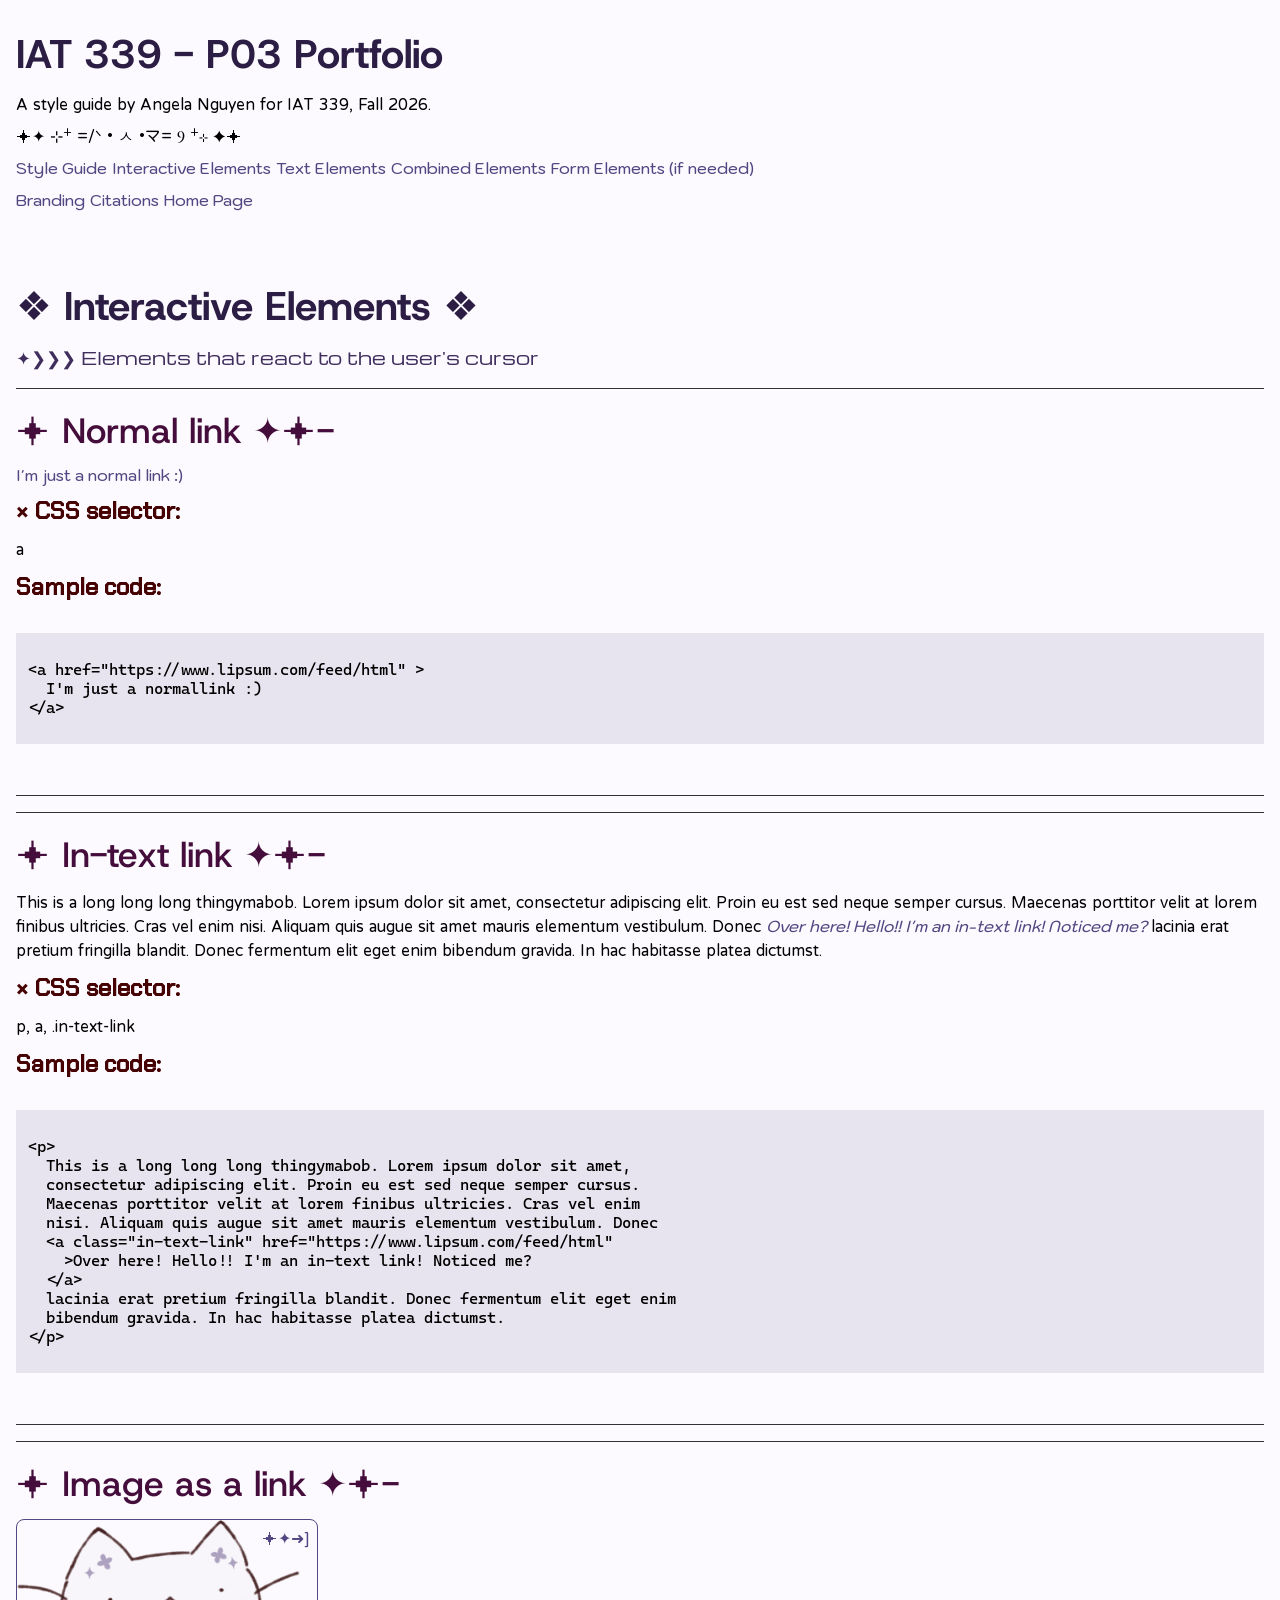
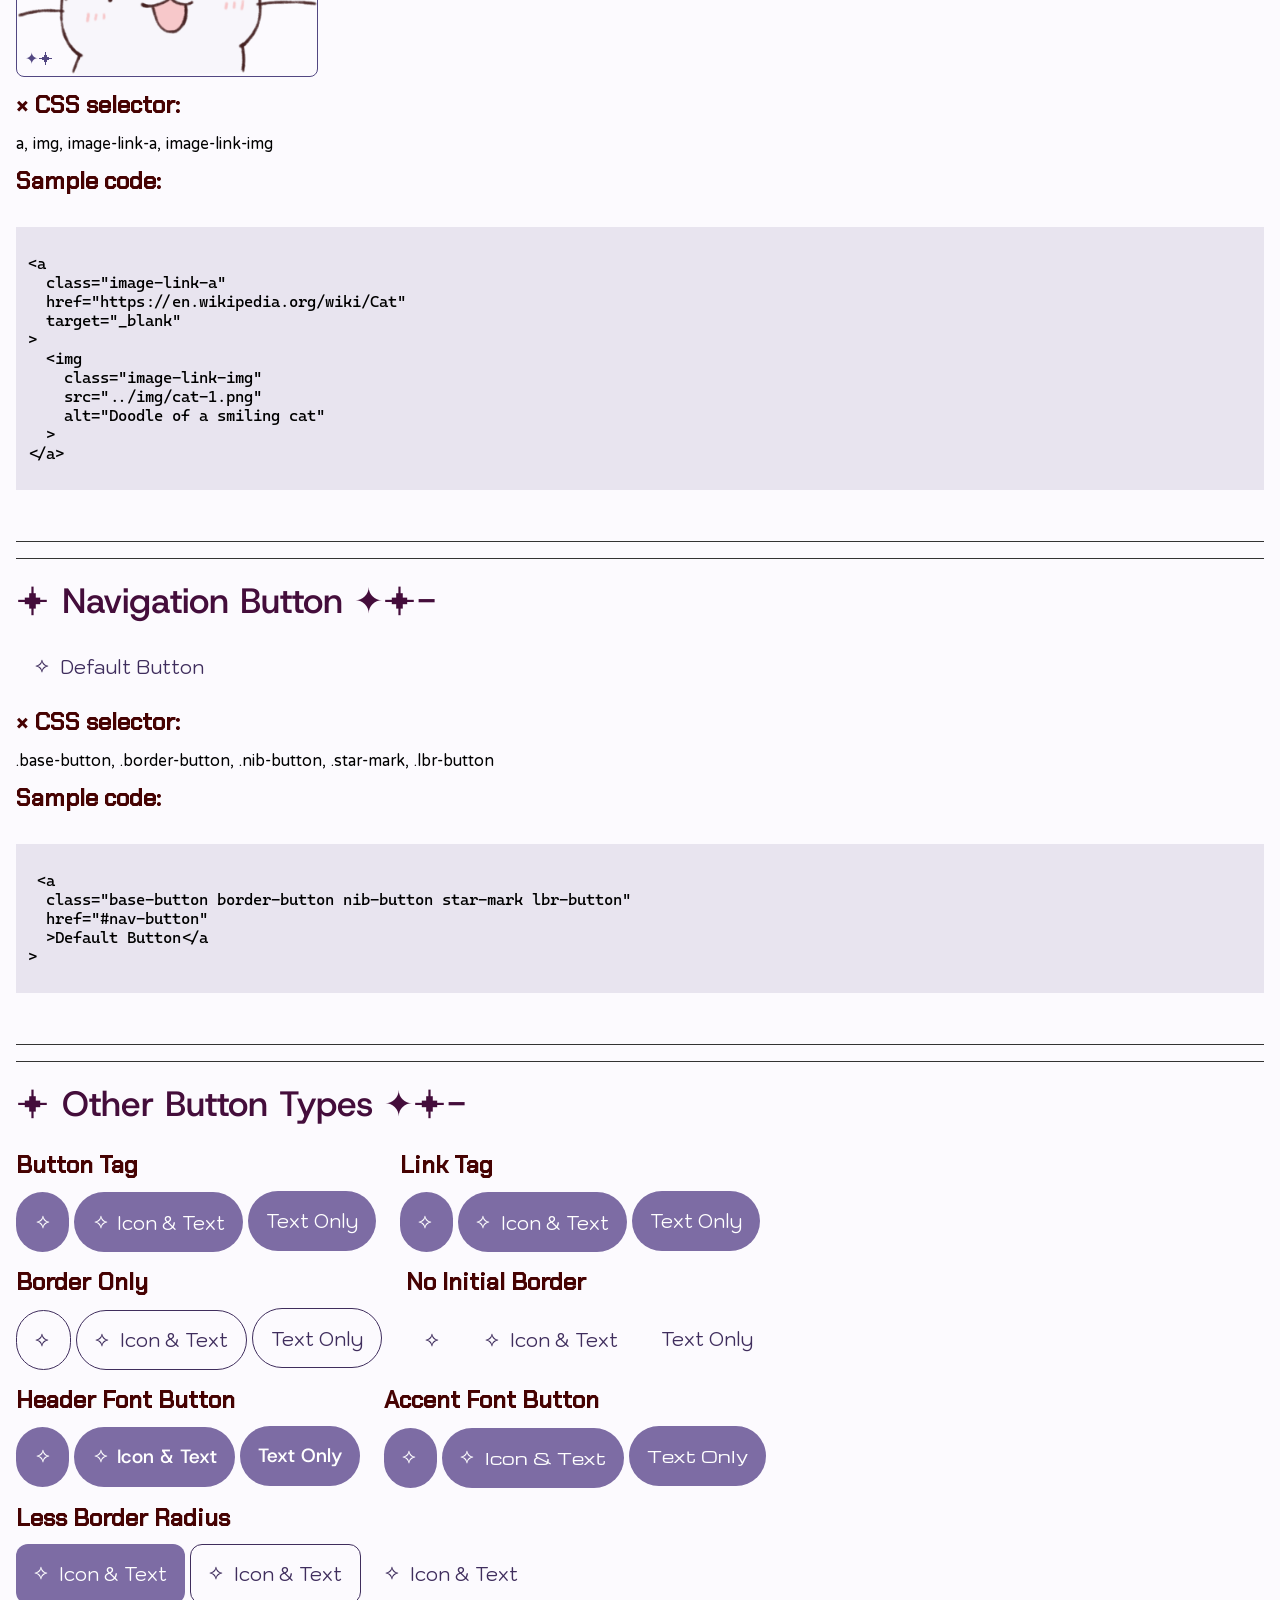
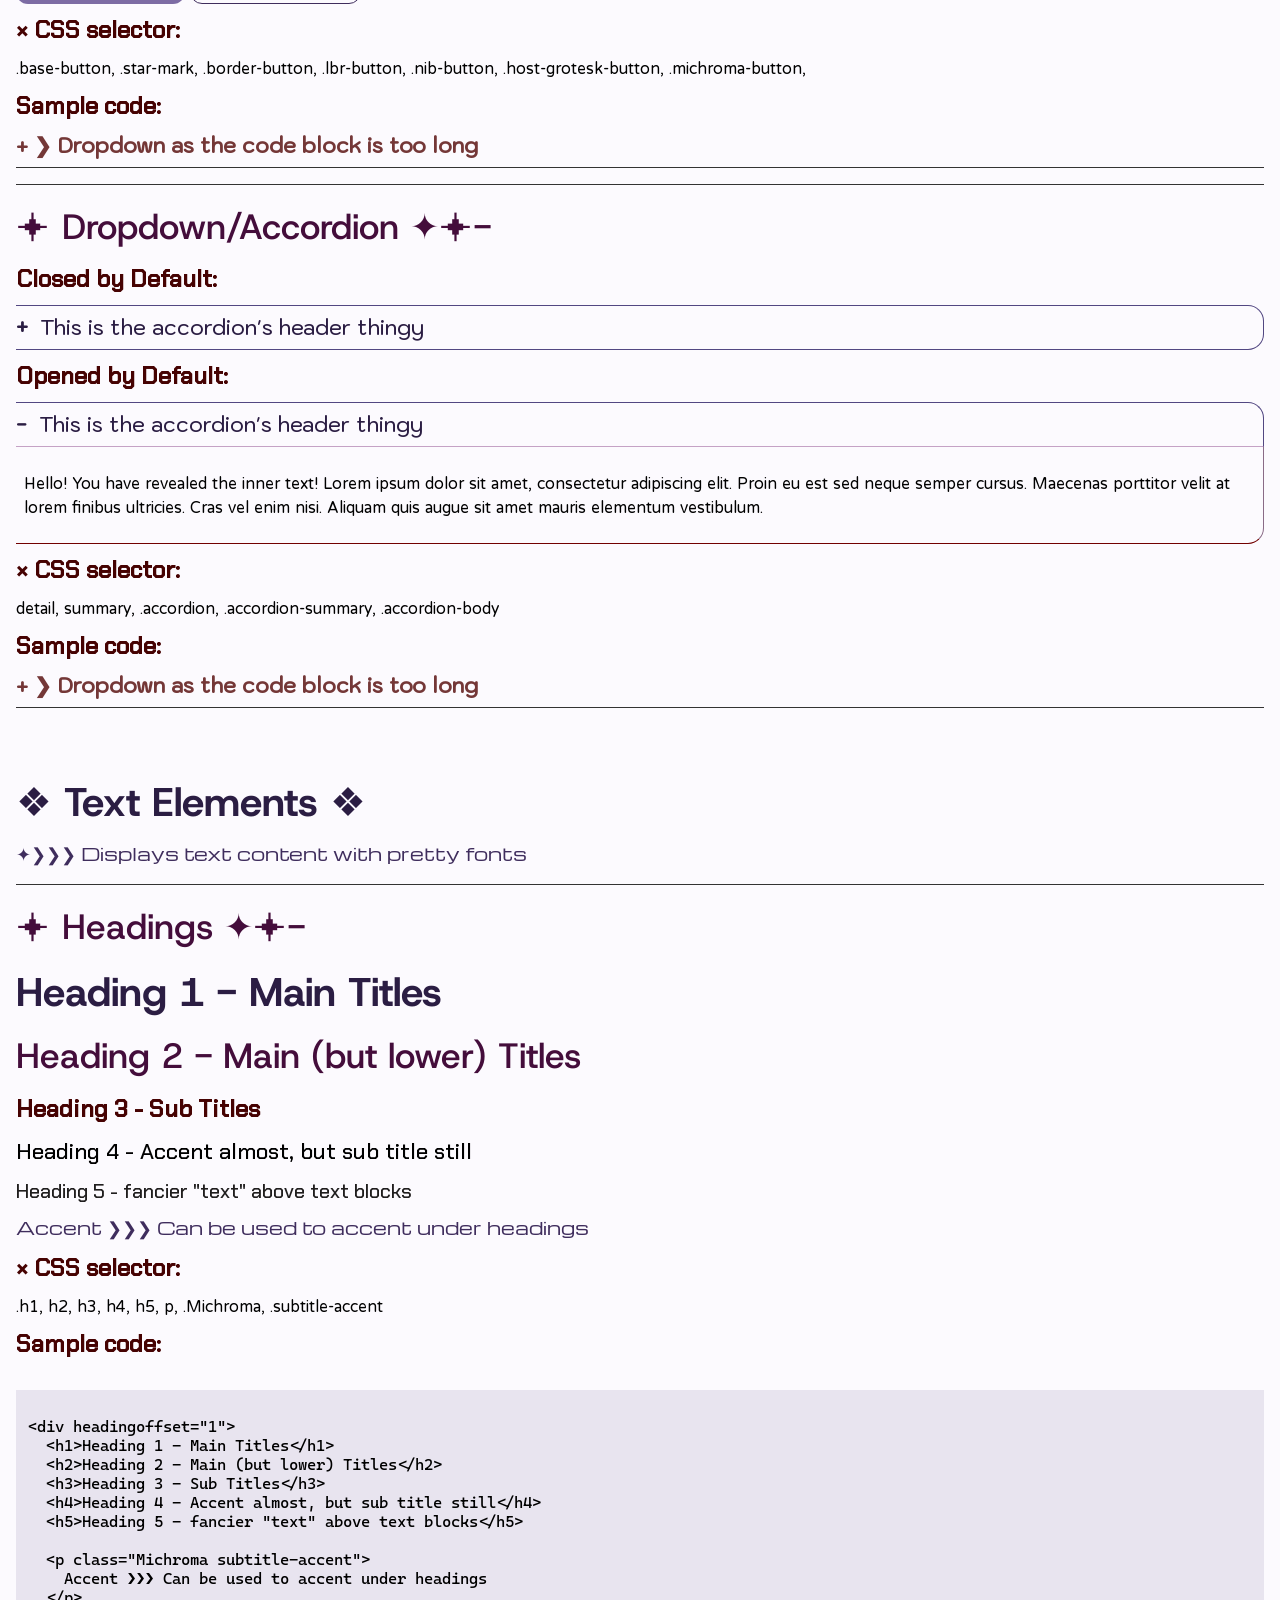
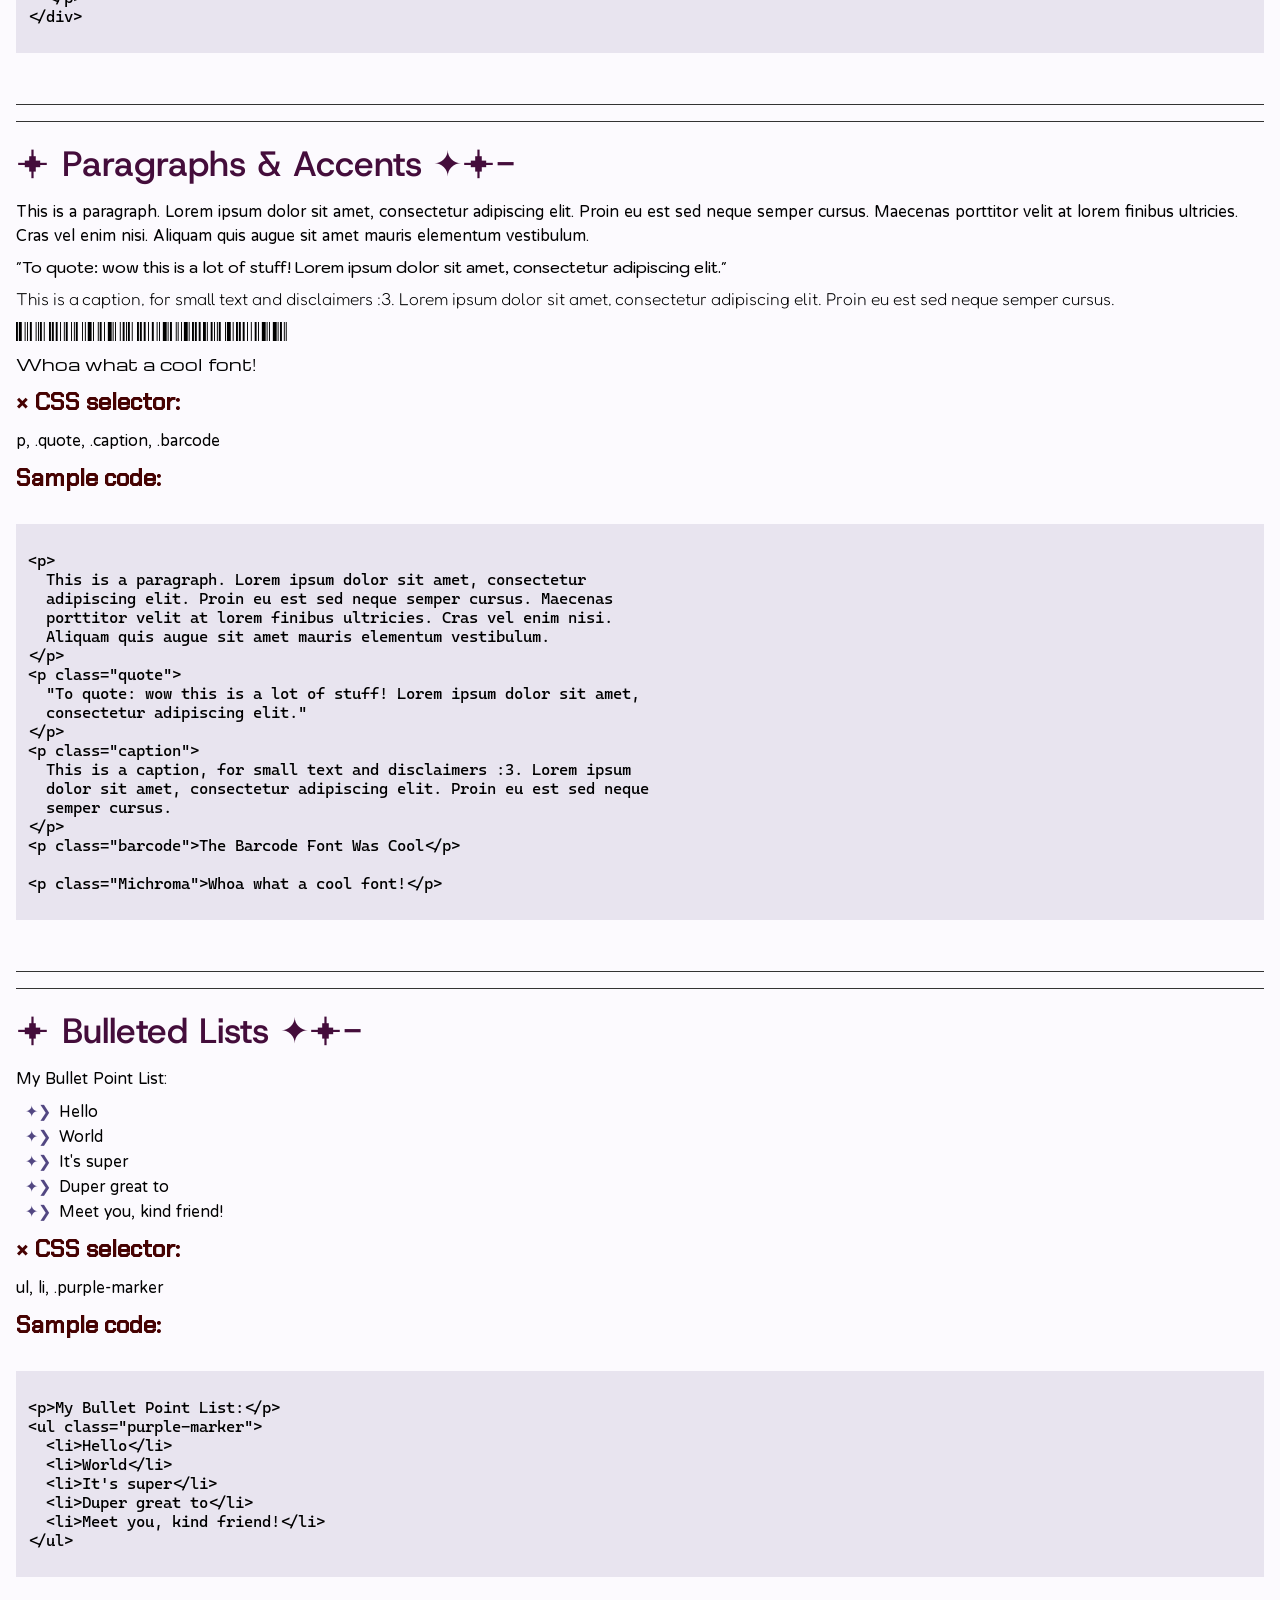
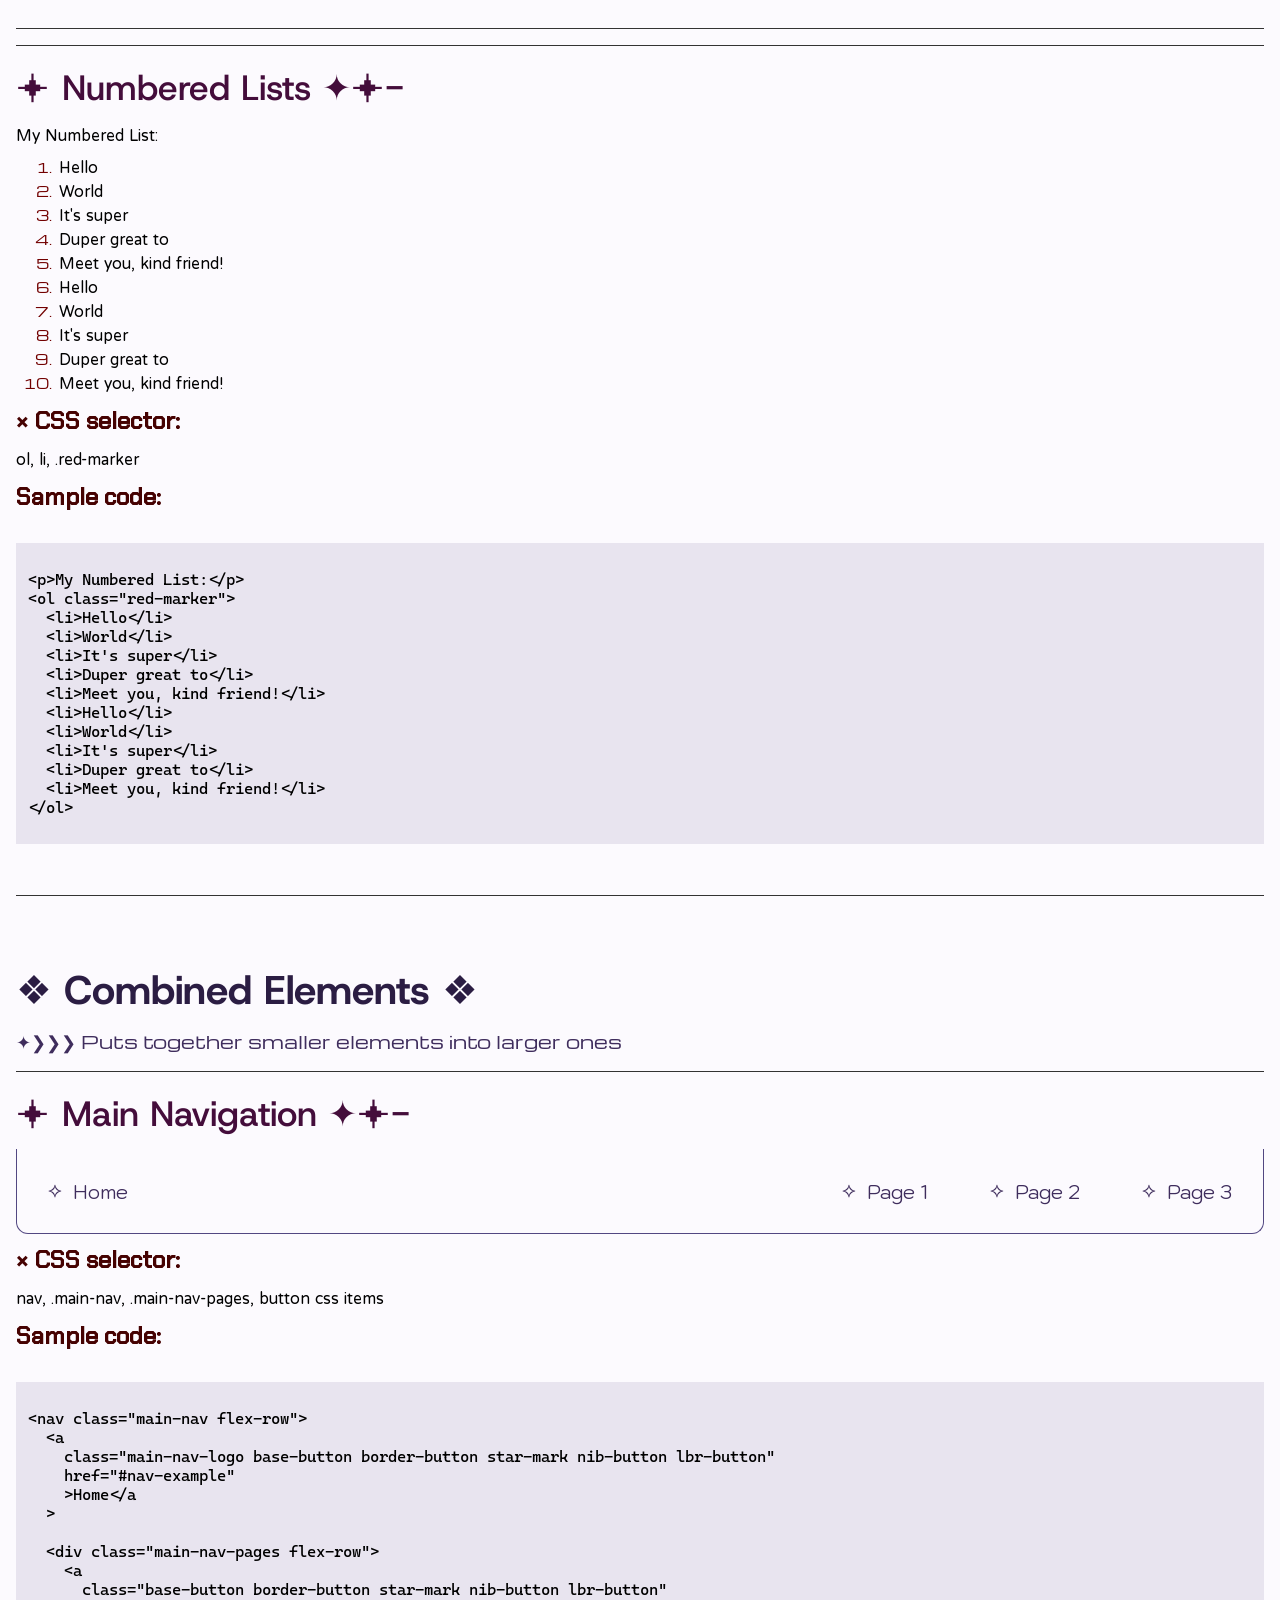
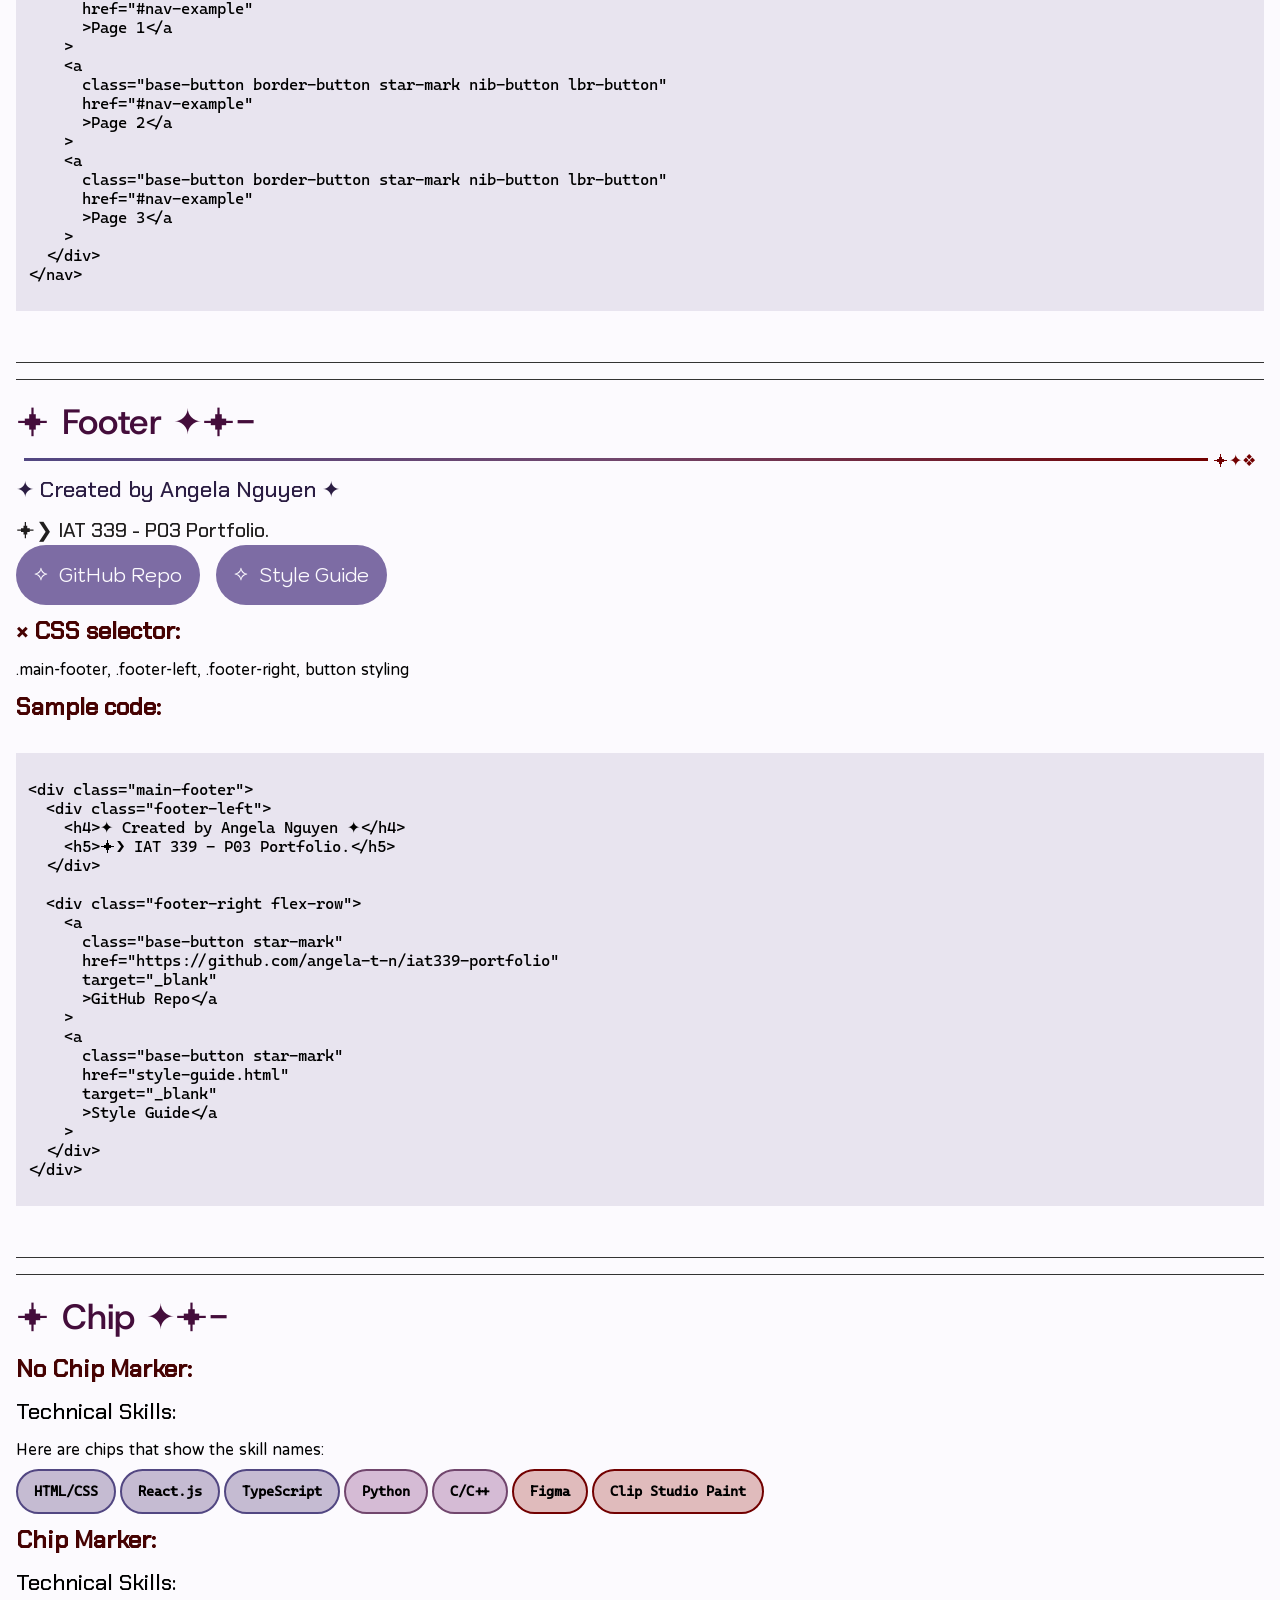
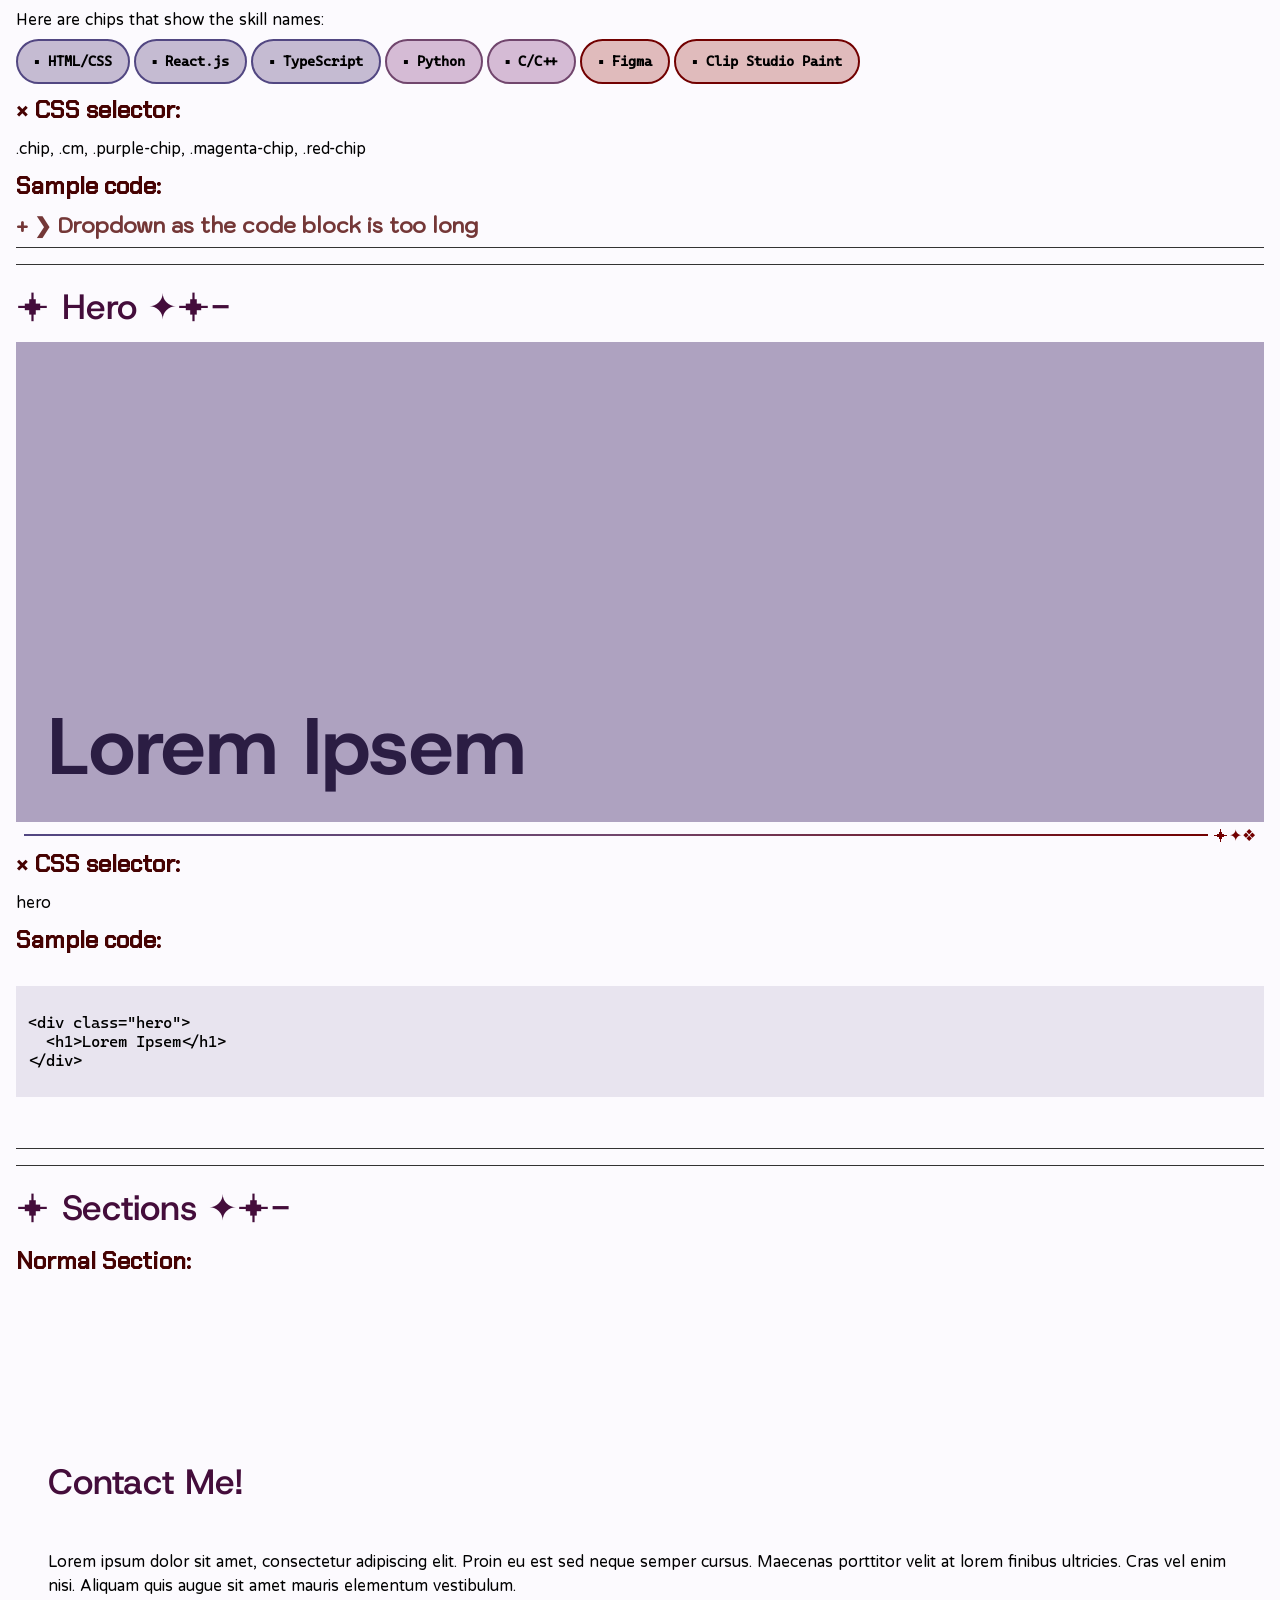
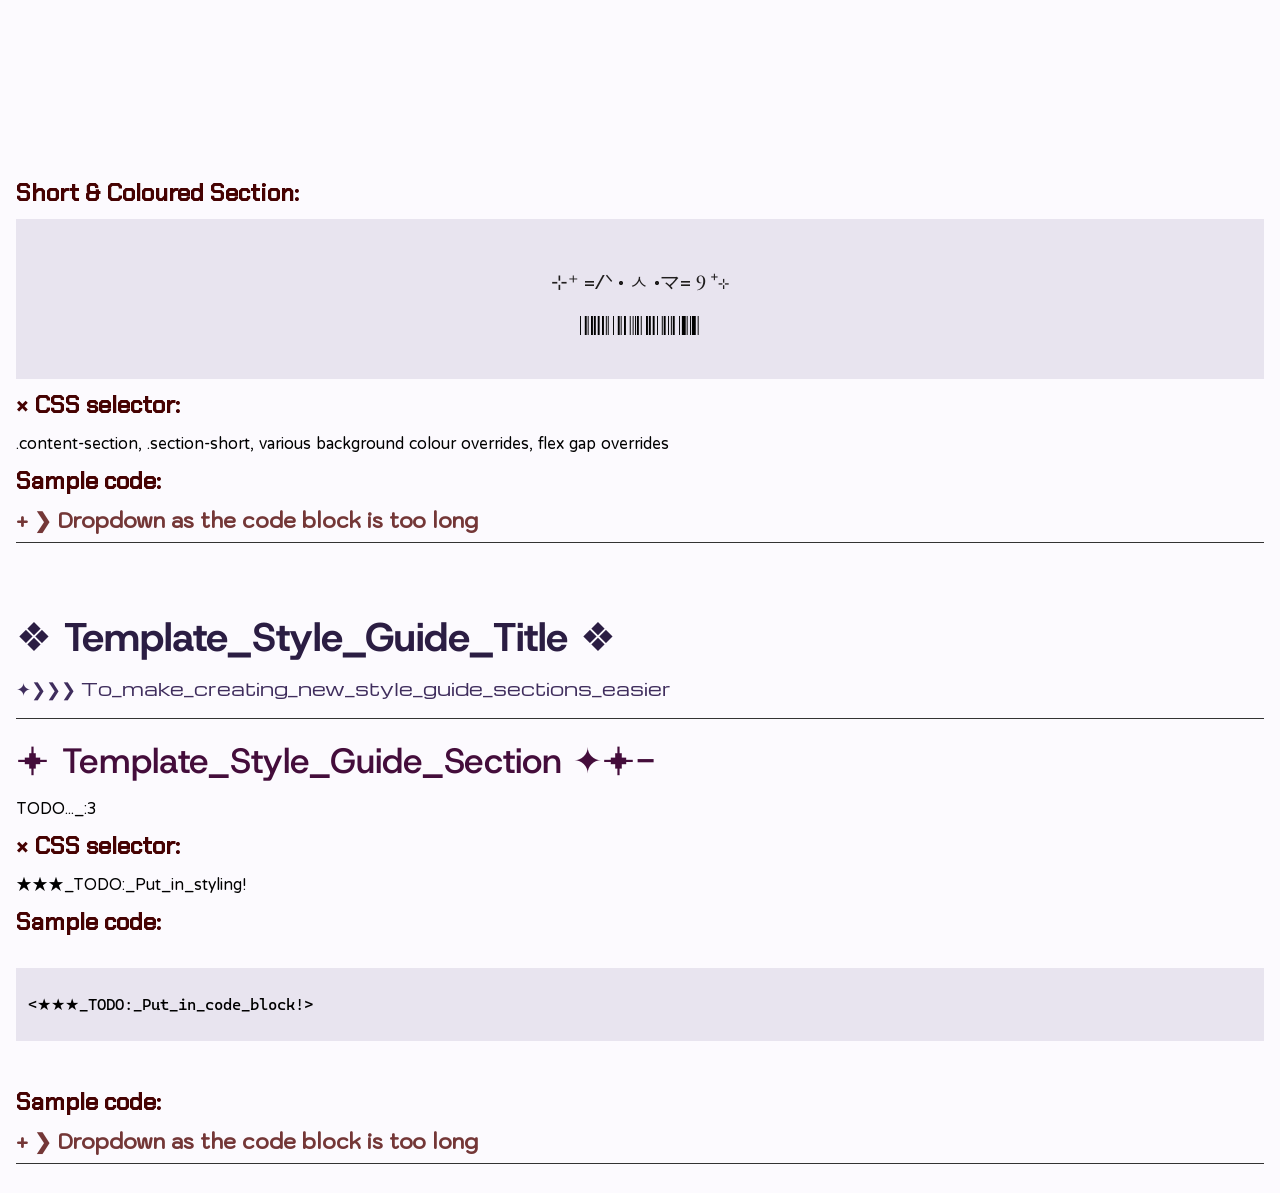
==== commit 5a318b28: "sliding footer, pulling the borders out into a deco css, various other adjustments" ====
--- a/pages/style-guide.html
+++ b/pages/style-guide.html
@@ -16,6 +16,7 @@
     <link href="../css/main.css" rel="stylesheet">
     <link href="../css/pages/style-guide.css" rel="stylesheet">
     <link href="../css/overrides.css" rel="stylesheet">
+    <link href="../css/components/decoration.css" rel="stylesheet">
 
     <script src="../js/scripts.js" defer></script>
   </head>
@@ -770,20 +771,10 @@
       <section>
         <h2>🟄 Footer ✦🟄-</h2>
 
-        <div class="main-footer" headingoffset="1">
-          <h1 class="visibility-hidden">
-            hidden header to bypass html3 header complaints
-          </h1>
-          <h2 class="visibility-hidden">
-            hidden header to bypass html3 header complaints
-          </h2>
-          <h3 class="visibility-hidden">
-            hidden header to bypass html3 header complaints
-          </h3>
-
+        <div class="main-footer deco-border-top">
           <div class="footer-left">
-            <h4>✦ Created by Angela Nguyen ✦</h4>
-            <h5>🟄❯ IAT 339 - P03 Portfolio.</h5>
+            <p class="h4-visual-styling">✦ Created by Angela Nguyen ✦</p>
+            <p class="h5-visual-styling">🟄❯ IAT 339 - P03 Portfolio.</p>
           </div>
 
           <div class="footer-right flex-row">
@@ -919,7 +910,7 @@
       <section>
         <h2>🟄 Hero ✦🟄-</h2>
 
-        <div class="hero" headingoffset="1">
+        <div class="hero deco-border-bottom" headingoffset="1">
           <h1>Lorem Ipsem</h1>
         </div>
 
@@ -961,26 +952,9 @@
           <div
             id="accent-section"
             class="purple-850-bg content-section section-short flex-column gap-8"
-            headingOffset="1"
           >
-            <h1 class="visibility-hidden">
-              hidden header to bypass html3 header complaints
-            </h1>
-            <h2 class="visibility-hidden">
-              hidden header to bypass html3 header complaints
-            </h2>
-            <h3 class="visibility-hidden">
-              hidden header to bypass html3 header complaints
-            </h3>
-            <h4 class="visibility-hidden">
-              hidden header to bypass html3 header complaints
-            </h4>
-            <h5 class="visibility-hidden">
-              hidden header to bypass html3 header complaints
-            </h5>
-
-            <h5>⊹⁺ =/ᐠ • ㅅ •マ= Ⳋ ⁺⊹</h5>
-            <p class="barcode">i like cats</p>
+            <p class="h5-visual-styling text-center">⊹⁺ =/ᐠ • ㅅ •マ= Ⳋ ⁺⊹</p>
+            <p class="barcode text-center">i like cats</p>
           </div>
         </div>
 
--- a/css/main.css
+++ b/css/main.css
@@ -31,7 +31,7 @@
   font-family: "Huninn", sans-serif;
   font-style: normal;
   font-weight: 400;
-  background-color: var(--an-white-400);
+  background-color: var(--an-white-300);
 }
 
 code {
@@ -158,6 +158,49 @@
   font-style: normal;
   font-weight: 400;
 }
+
+/* to maintain heirarchy but steal that styling */
+.h1-visual-styling {
+  font-family: "Host_Grotesk", sans-serif;
+  font-style: normal;
+  font-weight: 400;
+  font-size: 2.5rem;
+
+  color: var(--an-purple-100);
+}
+
+.h2-visual-styling {
+  font-family: "Host_Grotesk", sans-serif;
+  font-style: normal;
+  font-weight: 300;
+  font-size: 2.2rem;
+
+  color: var(--an-magenta-100);
+}
+
+.h3-visual-styling {
+  font-family: "Chakra_Petch", sans-serif;
+  font-style: normal;
+  font-weight: 600;
+  font-size: 1.5rem;
+
+  color: var(--an-red-100);
+}
+
+.h4-visual-styling {
+  font-family: "Chakra_Petch", sans-serif;
+  font-style: normal;
+  font-weight: 400;
+  font-size: 1.4rem;
+}
+
+.h5-visual-styling {
+  font-family: "Chakra_Petch", sans-serif;
+  font-style: normal;
+  font-weight: 400;
+  font-size: 1.25rem;
+  color: var(--an-black-200);
+}
 /*#endregion*/
 
 /*MARK: Links*/
--- a/css/overrides.css
+++ b/css/overrides.css
@@ -11,6 +11,10 @@
 .subtitle-accent {
   font-size: 1.15rem;
   color: var(--an-purple-200);
+}
+
+.hero h1 {
+  font-size: 5rem;
 }
 
 .gap-8 {
@@ -72,3 +76,7 @@
 .visibility-hidden {
   display: none;
 }
+
+.text-center {
+  text-align: center;
+}
--- a/css/components/decoration.css
+++ b/css/components/decoration.css
@@ -0,0 +1,88 @@
+/*MARK: Top Deco Border*/
+.deco-border-top {
+  position: relative;
+  margin-top: 1.5rem;
+}
+
+/* unique gradient line for the top of the border*/
+.deco-border-top::before {
+  position: absolute;
+  content: "";
+  height: 2.5px;
+
+  /* sits 0.75rem above the top edge of .deco-border-top */
+  bottom: calc(100% + 0.75rem);
+  left: 0.5rem;
+
+  /* stops short to leave room for the stars */
+  right: 3.5rem;
+
+  /* https://developer.mozilla.org/en-US/docs/Web/CSS/Reference/Properties/border-image */
+  background: linear-gradient(
+    to right,
+    var(--an-purple-500),
+    var(--an-magenta-500),
+    var(--an-red-500)
+  );
+}
+
+/* The stars sitting at the right end of the line */
+.deco-border-top::after {
+  position: absolute;
+  content: "🟄✦❖";
+  line-height: 1;
+
+  /* sits 0.75rem above the top edge of .deco-border-top */
+  bottom: calc(100% + 0.75rem + 1.25px);
+  right: 0.5rem;
+
+  /* center stars vertically on the 2.5px line */
+  transform: translateY(50%);
+  color: var(--an-red-500);
+}
+
+/*
+*
+*
+MARK: Bottom Deco Border*/
+.deco-border-bottom {
+  position: relative;
+  margin-bottom: 1.5rem;
+}
+
+.deco-border-bottom::before {
+  position: absolute;
+  content: "";
+  height: 2.5px;
+
+  /* sits 0.75rem below the bottom edge of .deco-border-bottom */
+  top: calc(100% + 0.75rem);
+  left: 0.5rem;
+
+  /* stops short to leave room for the stars */
+  right: 3.5rem;
+
+  /* https://developer.mozilla.org/en-US/docs/Web/CSS/Reference/Properties/border-image */
+  background: linear-gradient(
+    to right,
+    var(--an-purple-500),
+    var(--an-magenta-500),
+    var(--an-red-500)
+  );
+}
+
+/* The stars sitting at the right end of the line */
+.deco-border-bottom::after {
+  position: absolute;
+  content: "🟄✦❖";
+  line-height: 1;
+
+  /* sits below the bottom edge of .deco-border-bottom AND starts on the mid-line of the edge*/
+  top: calc(100% + 0.75rem + 1.25px);
+
+  right: 0.5rem;
+
+  /* center stars vertically on the 2.5px line */
+  transform: translateY(-50%);
+  color: var(--an-red-500);
+}
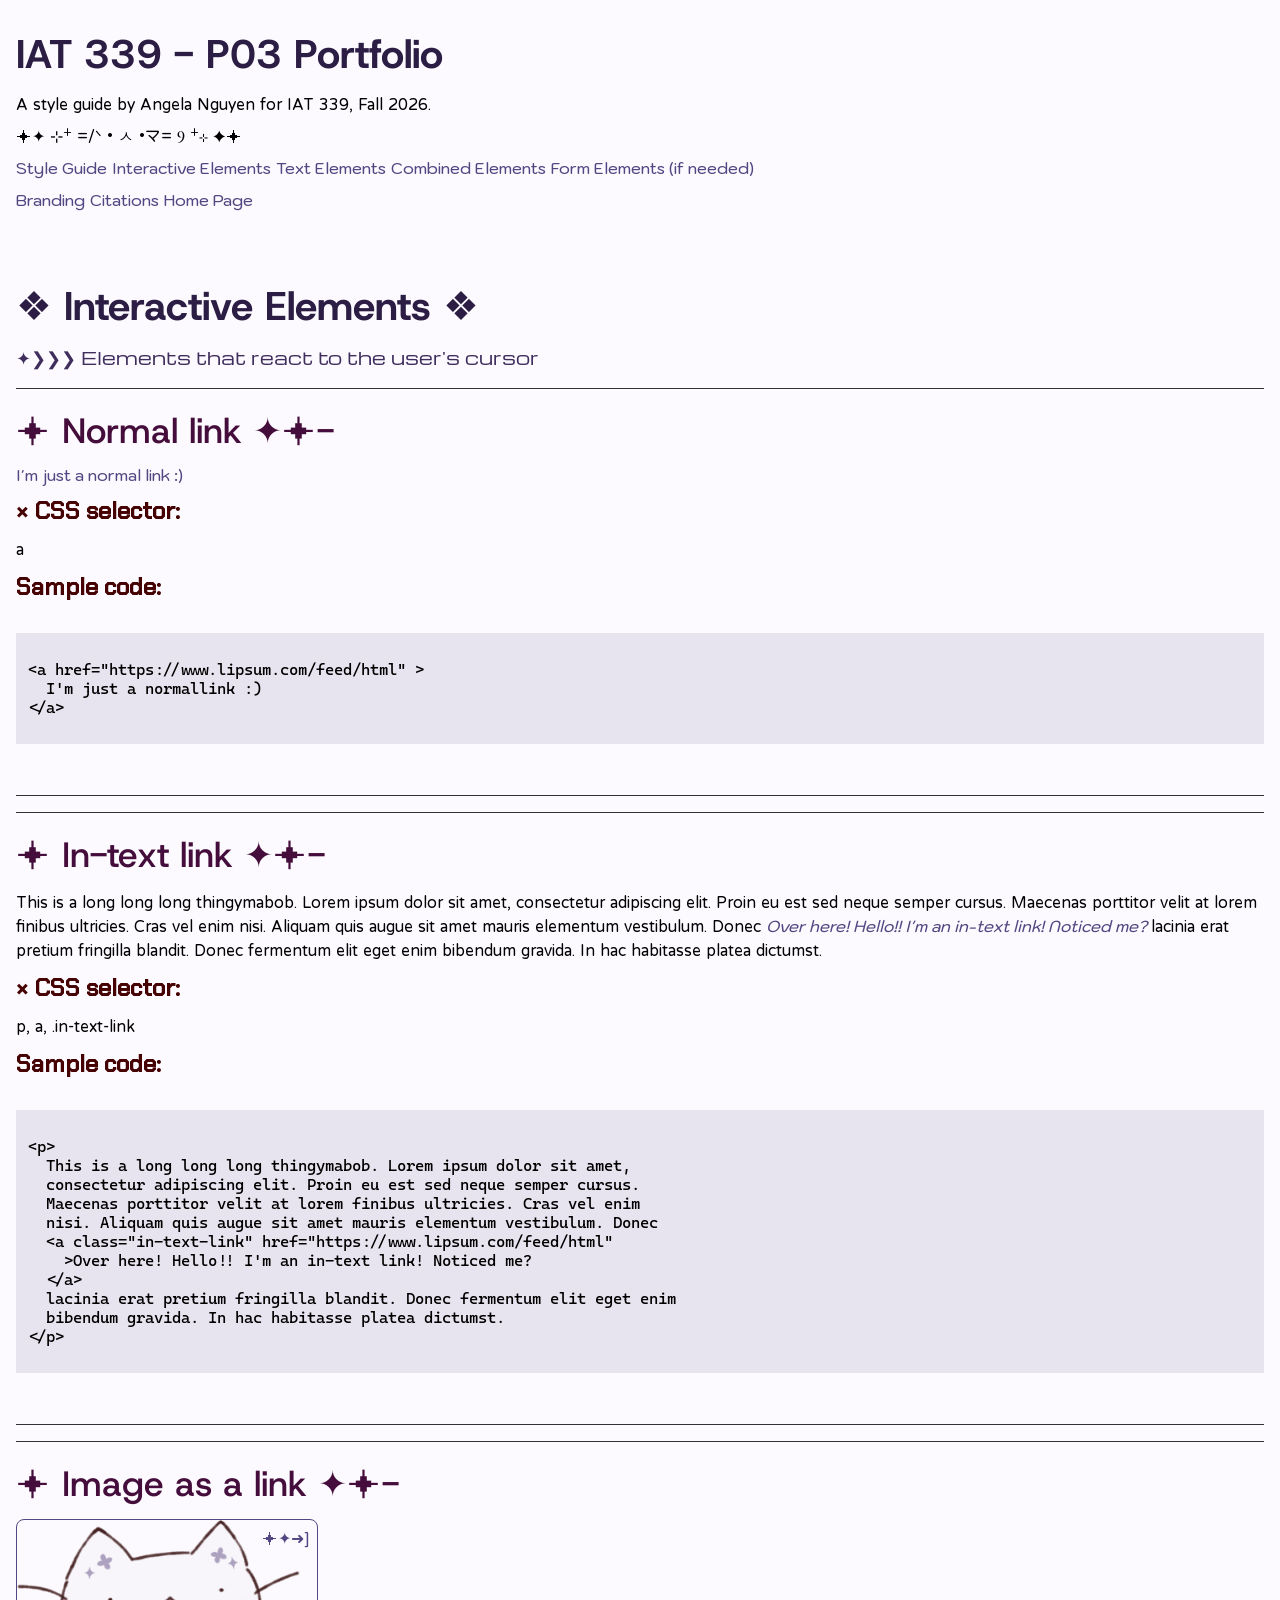
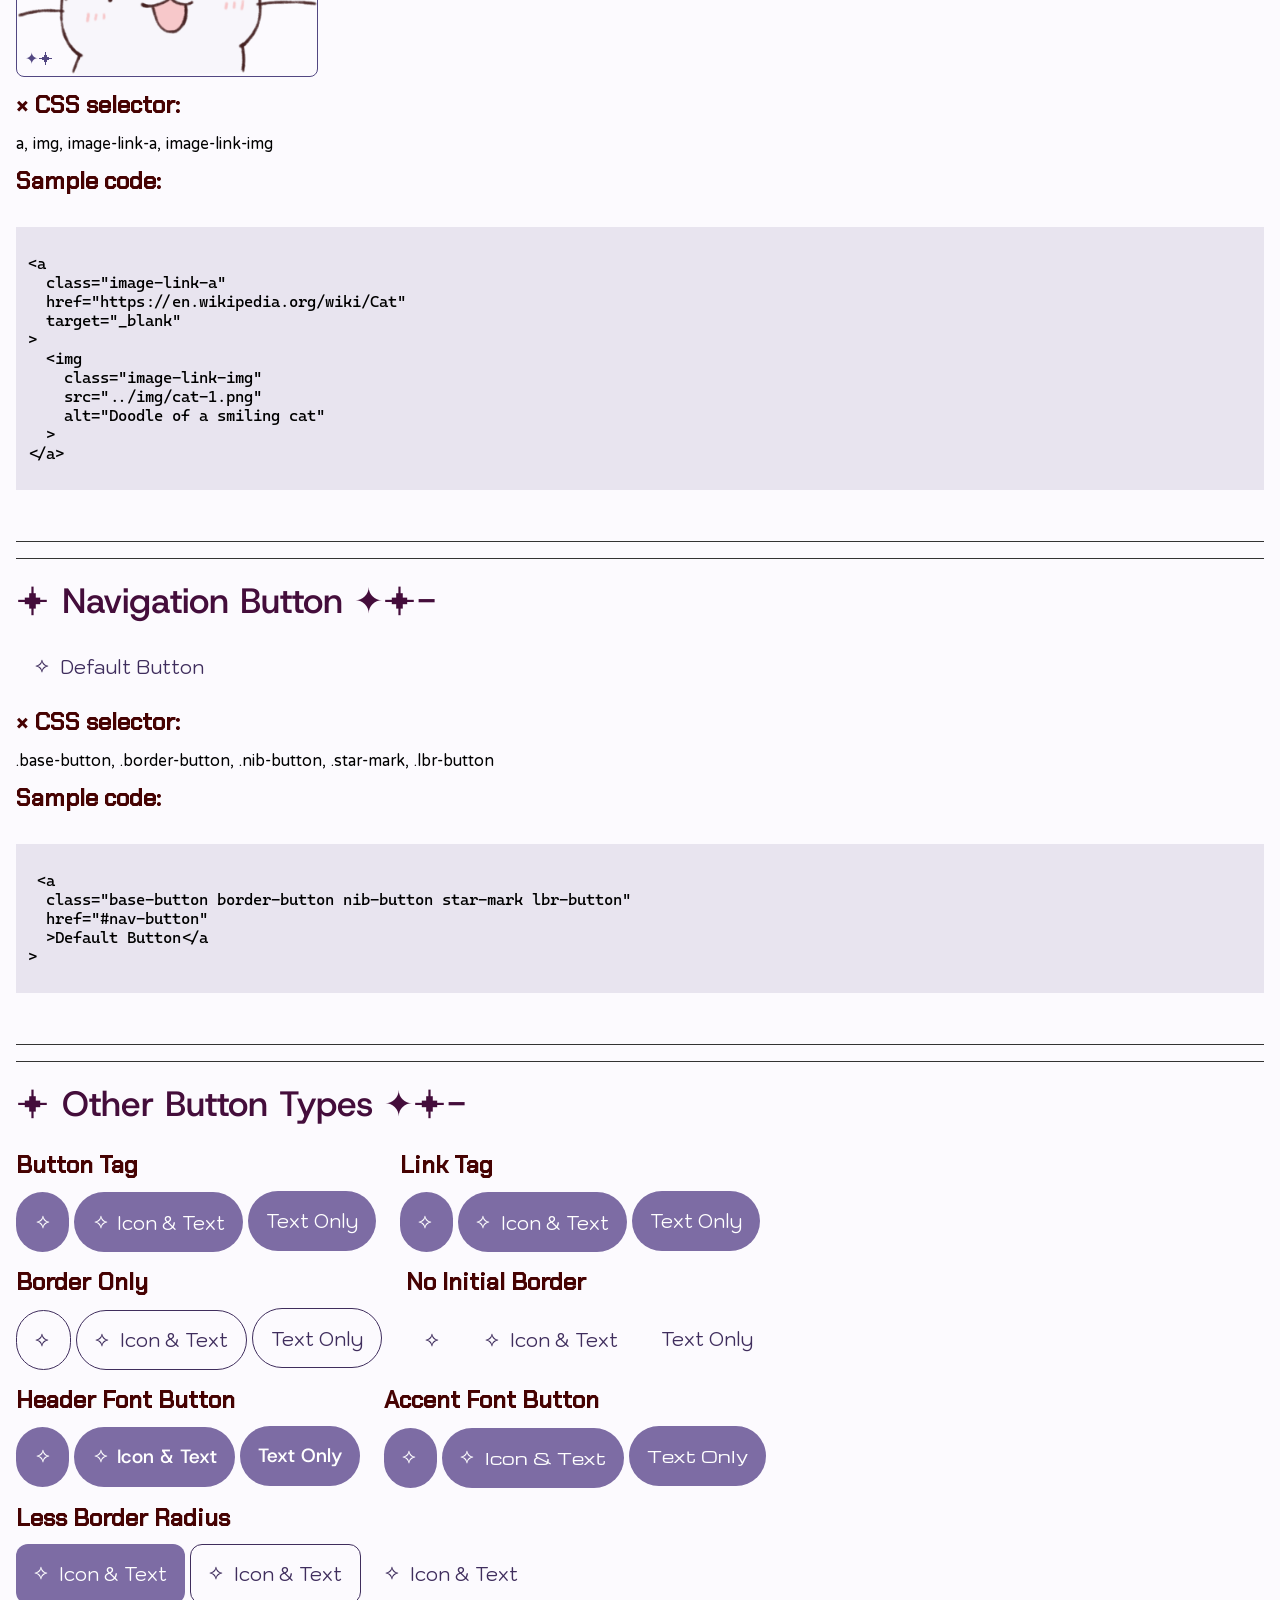
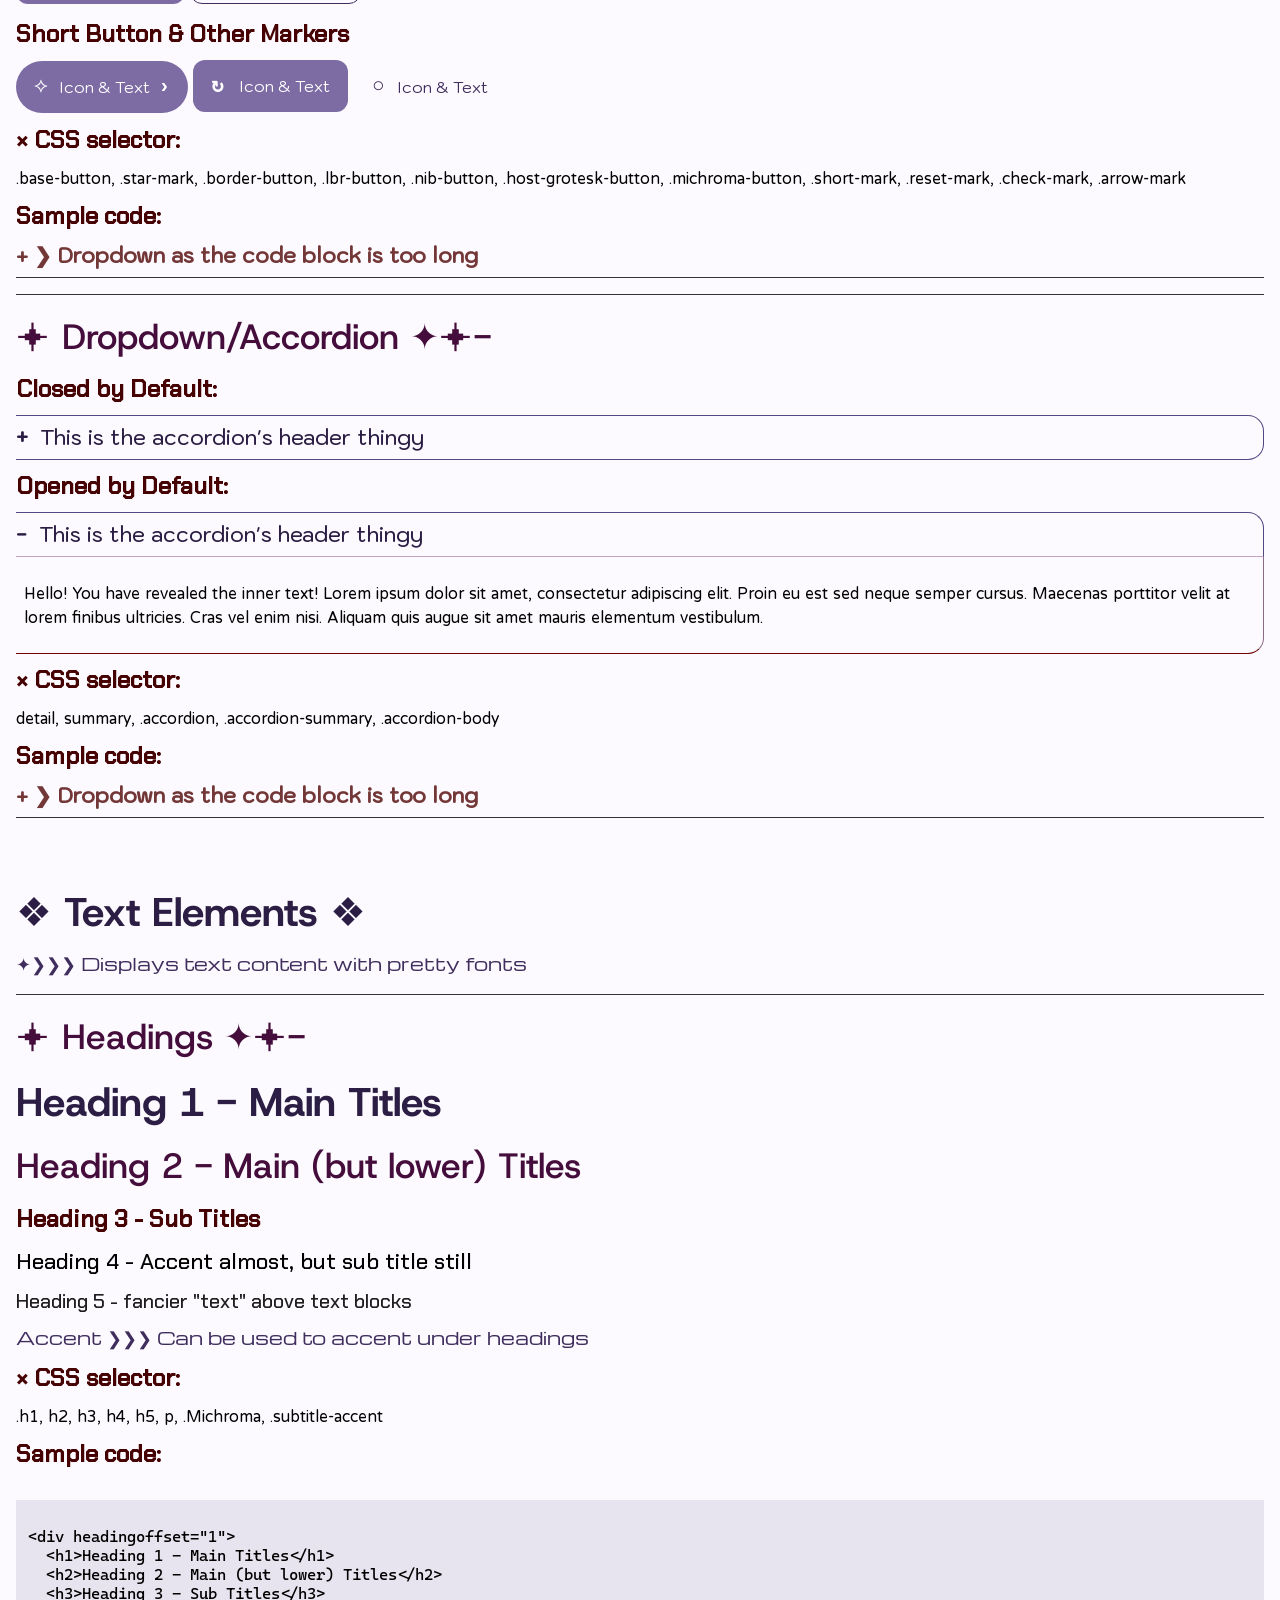
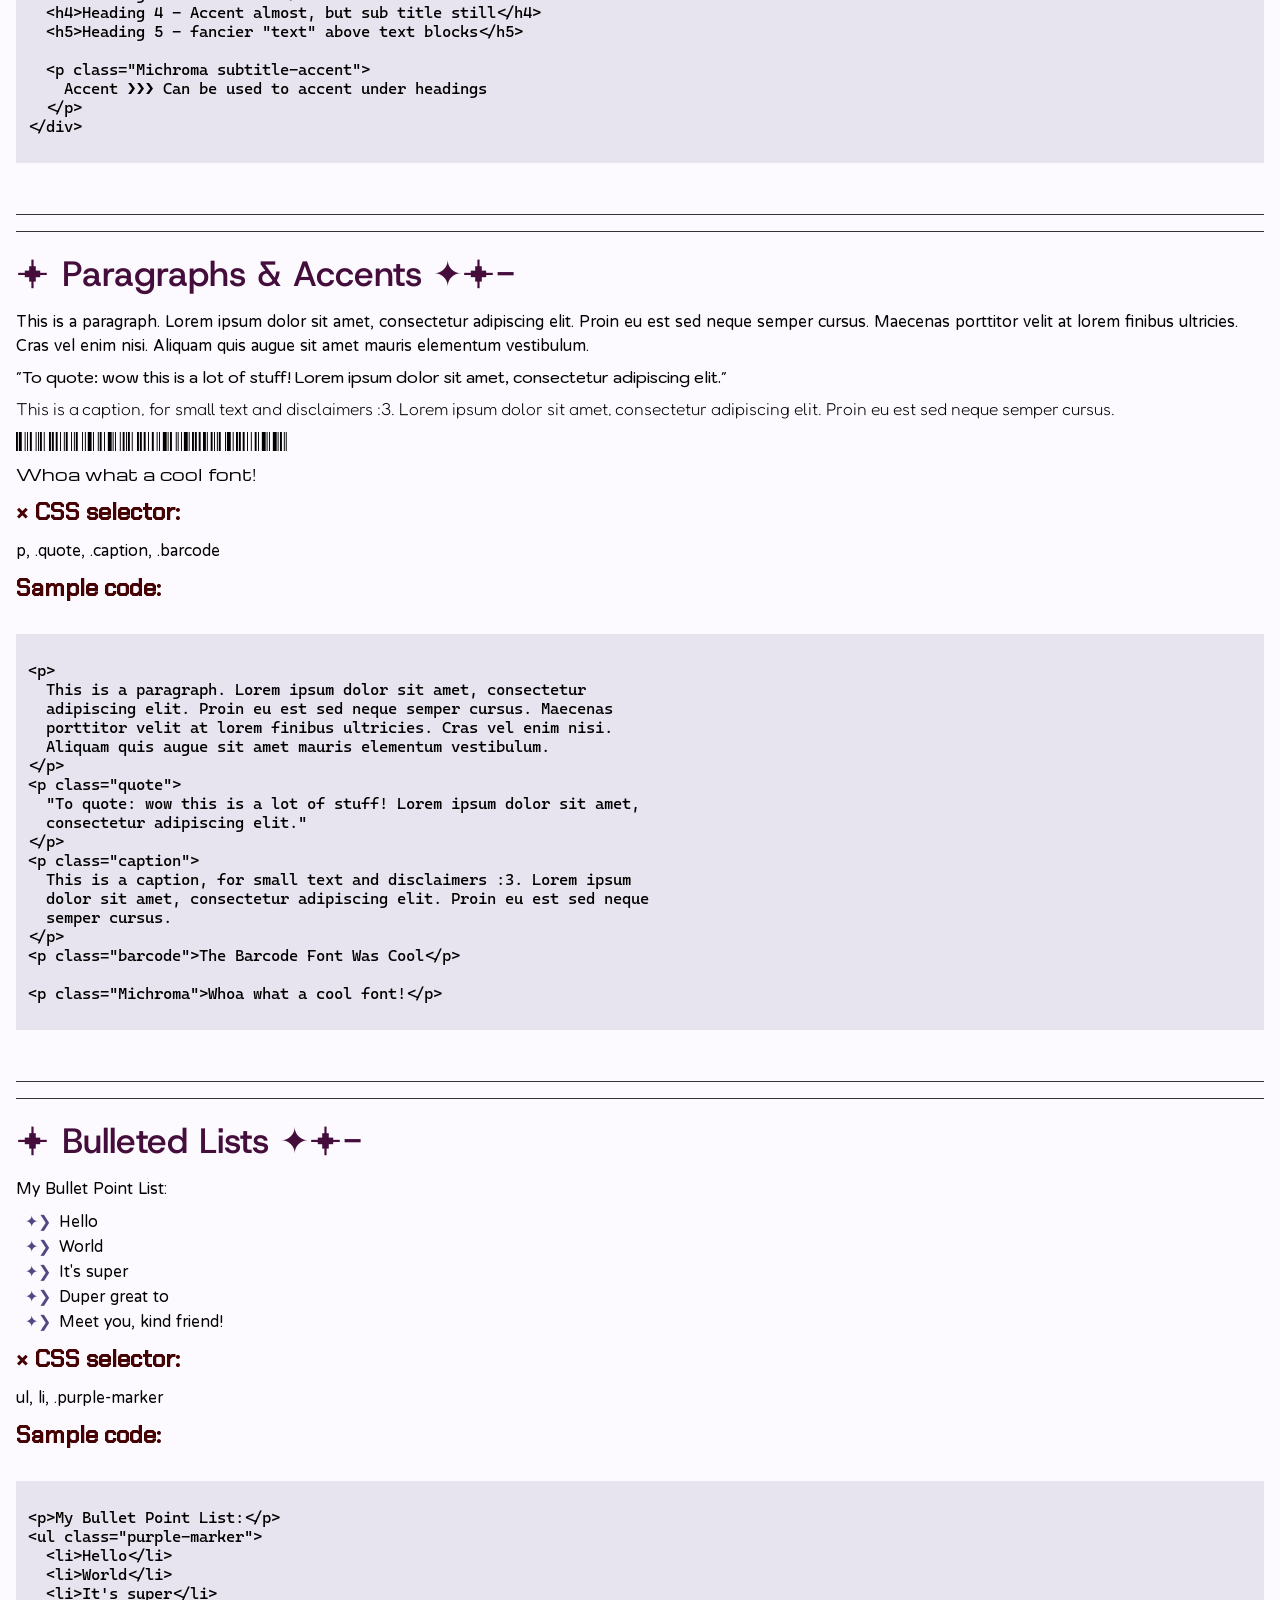
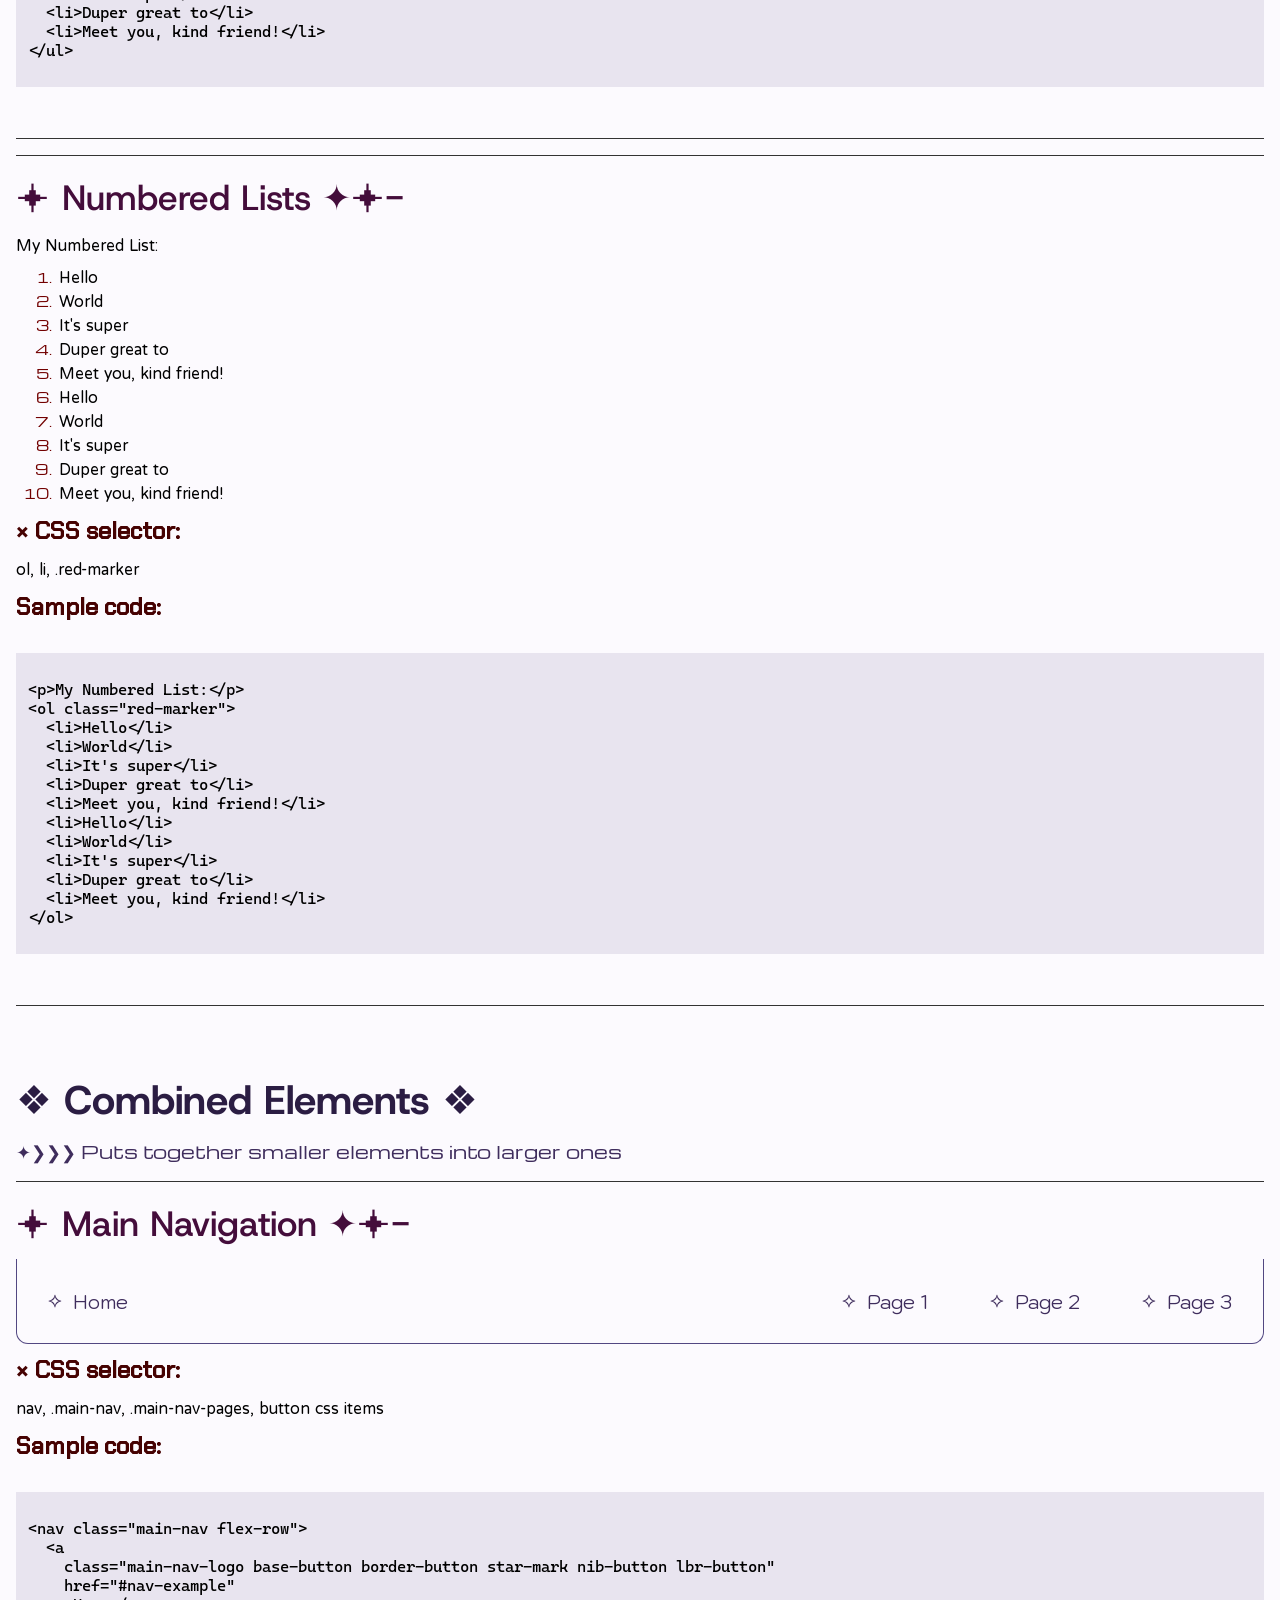
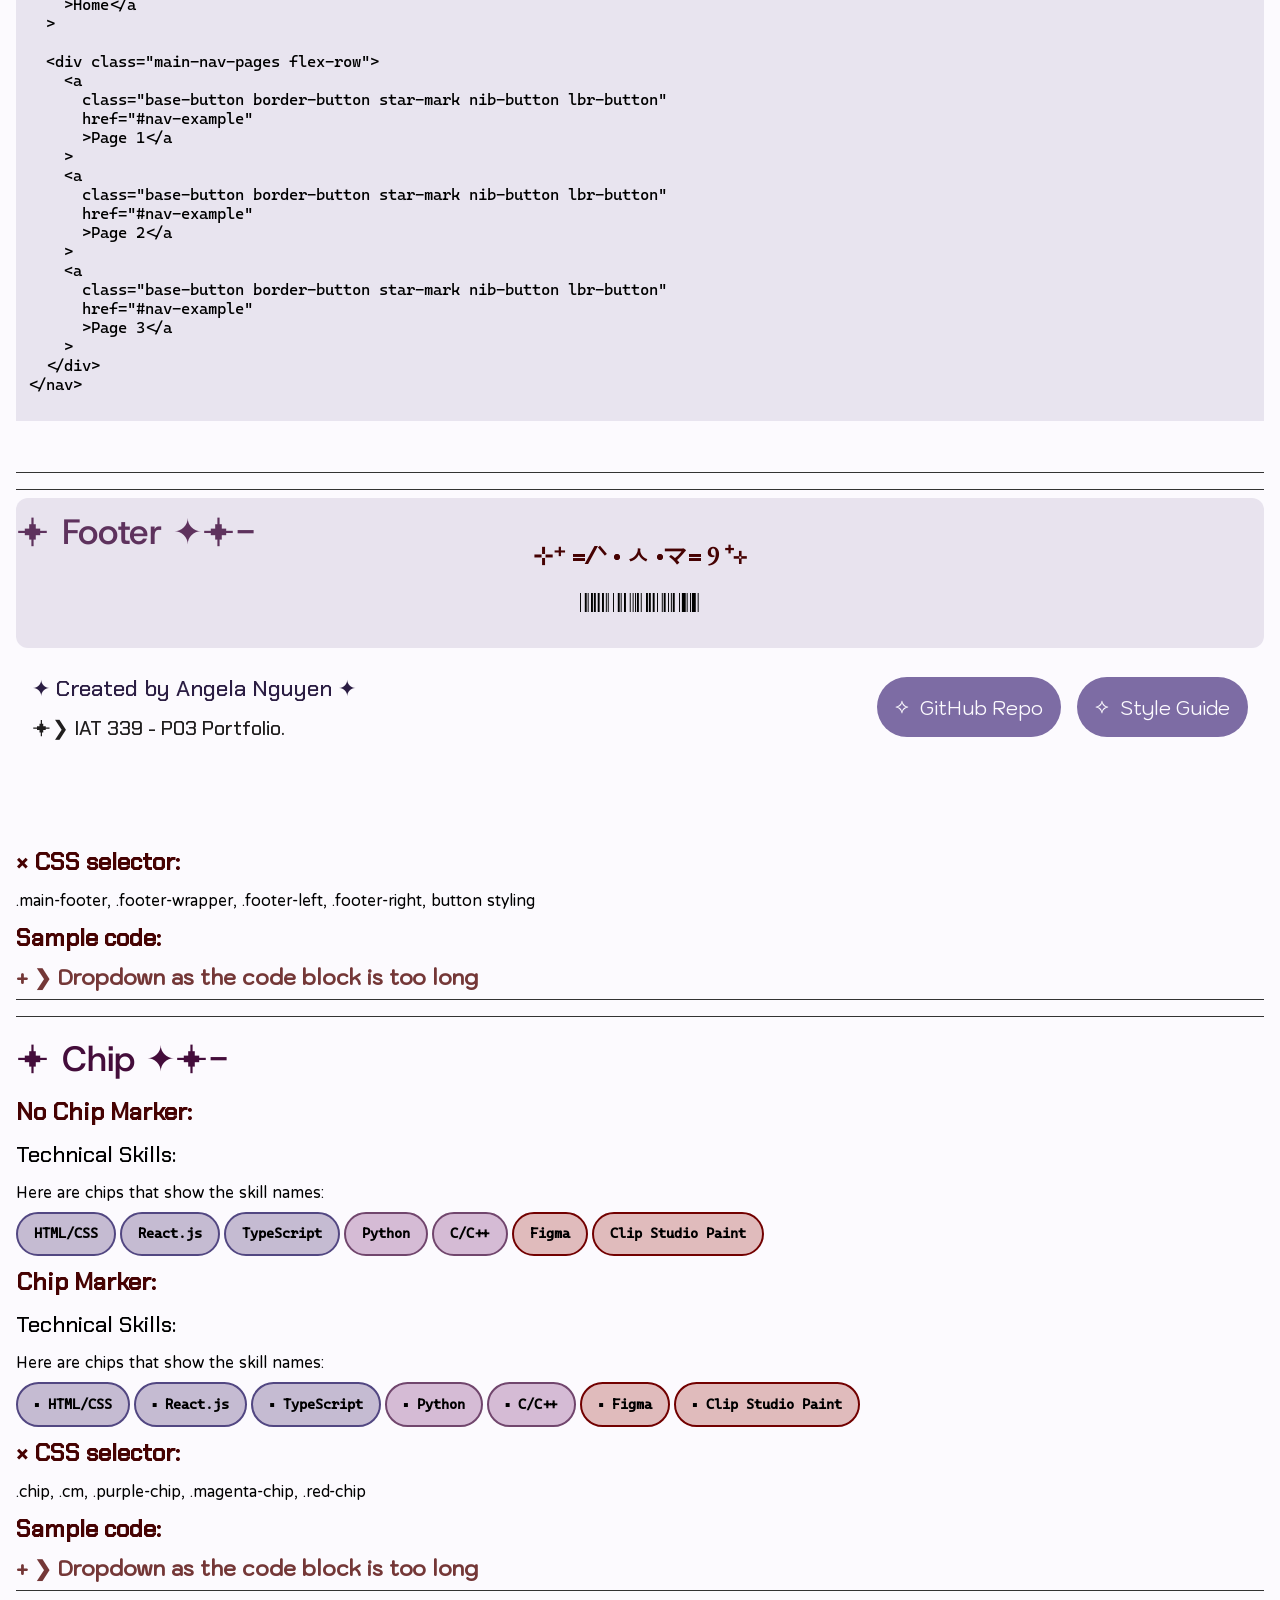
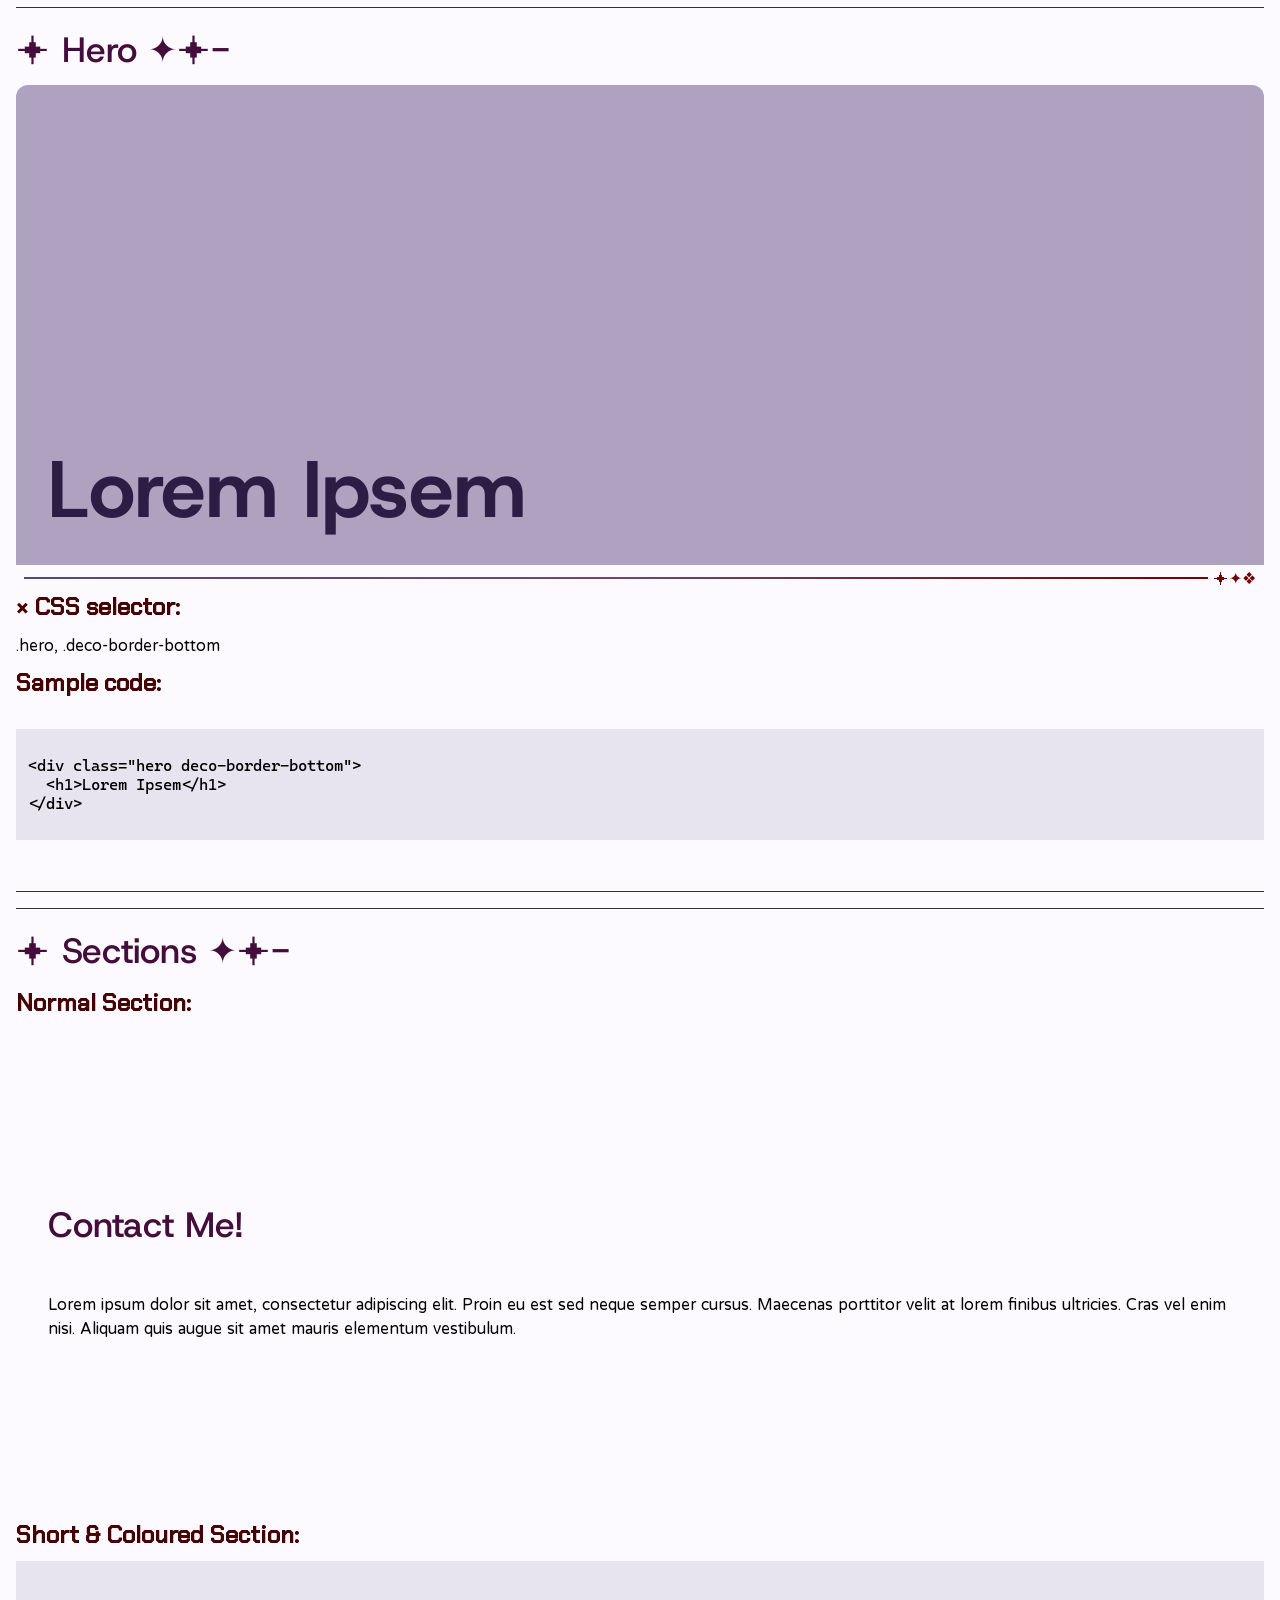
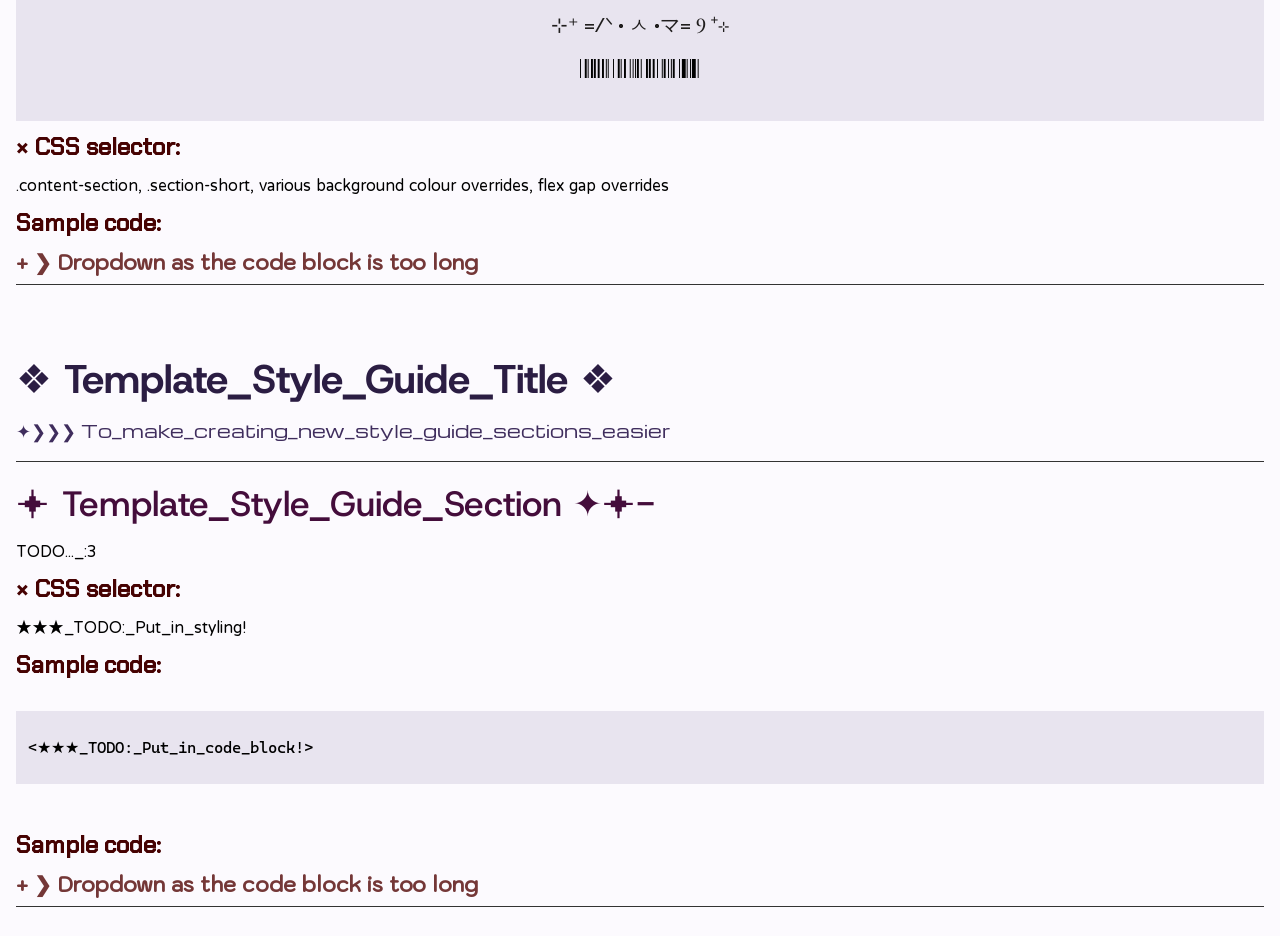
==== commit d0ee6ecb: "updated the style guide" ====
--- a/pages/style-guide.html
+++ b/pages/style-guide.html
@@ -291,13 +291,34 @@
               >Icon & Text</a
             >
           </div>
+
+          <div>
+            <h3>Short Button & Other Markers</h3>
+            <a
+              class="short-button base-button arrow-mark star-mark"
+              href="#button-demo"
+              >Icon & Text</a
+            >
+            <a
+              class="short-button lbr-button base-button reset-mark"
+              href="#button-demo"
+              >Icon & Text</a
+            >
+
+            <a
+              class="base-button short-button border-button nib-button check-mark"
+              href="#button-demo"
+              >Icon & Text</a
+            >
+          </div>
         </div>
 
         <div class="showcase-section">
           <h3>× CSS selector:</h3>
           <p>
             .base-button, .star-mark, .border-button, .lbr-button, .nib-button,
-            .host-grotesk-button, .michroma-button,
+            .host-grotesk-button, .michroma-button, .short-mark, .reset-mark,
+            .check-mark, .arrow-mark
           </p>
 
           <h3>Sample code:</h3>
@@ -416,6 +437,26 @@
       &gt;Icon & Text&lt;/a
     &gt;
   &lt;/div&gt;
+&lt;/div&gt;
+
+&lt;div&gt;
+  &lt;h3&gt;Short Button & Other Markers&lt;/h3&gt;
+  &lt;a
+    class="short-button base-button arrow-mark star-mark"
+    href="#button-demo"
+    &gt;Icon & Text&lt;/a
+  &gt;
+  &lt;a
+    class="short-button lbr-button base-button reset-mark"
+    href="#button-demo"
+    &gt;Icon & Text&lt;/a
+  &gt;
+
+  &lt;a
+    class="base-button short-button border-button nib-button check-mark"
+    href="#button-demo"
+    &gt;Icon & Text&lt;/a
+  &gt;
 &lt;/div&gt;
               </code>
             </pre>
@@ -771,58 +812,92 @@
       <section>
         <h2>🟄 Footer ✦🟄-</h2>
 
-        <div class="main-footer deco-border-top">
-          <div class="footer-left">
-            <p class="h4-visual-styling">✦ Created by Angela Nguyen ✦</p>
-            <p class="h5-visual-styling">🟄❯ IAT 339 - P03 Portfolio.</p>
+        <div class="main-footer">
+          <!-- cat accent section -->
+          <div
+            id="accent-section"
+            class="purple-850-bg content-section footer-section flex-column gap-8"
+          >
+            <p class="h3-visual-styling text-center">⊹⁺ =/ᐠ • ㅅ •マ= Ⳋ ⁺⊹</p>
+            <p class="barcode text-center">i like cats</p>
           </div>
 
-          <div class="footer-right flex-row">
-            <a
-              class="base-button star-mark"
-              href="https://github.com/angela-t-n/iat339-portfolio"
-              target="_blank"
-              >GitHub Repo</a
-            >
-            <a
-              class="base-button star-mark"
-              href="style-guide.html"
-              target="_blank"
-              >Style Guide</a
-            >
+          <!-- footer buttons -->
+          <div class="footer-wrapper">
+            <div class="footer-left">
+              <p class="h4-visual-styling">✦ Created by Angela Nguyen ✦</p>
+              <p class="h5-visual-styling">🟄❯ IAT 339 - P03 Portfolio.</p>
+            </div>
+
+            <div class="footer-right flex-row">
+              <a
+                class="base-button star-mark"
+                href="https://github.com/angela-t-n/iat339-portfolio"
+                target="_blank"
+                >GitHub Repo</a
+              >
+              <a
+                class="base-button star-mark"
+                href="style-guide.html"
+                target="_blank"
+                >Style Guide</a
+              >
+            </div>
           </div>
         </div>
 
         <div class="showcase-section">
           <h3>× CSS selector:</h3>
-          <p>.main-footer, .footer-left, .footer-right, button styling</p>
-
-          <h3>Sample code:</h3>
-          <pre>
-            <code>
+          <p>
+            .main-footer, .footer-wrapper, .footer-left, .footer-right, button
+            styling
+          </p>
+
+          <h3>Sample code:</h3>
+          <details>
+            <summary class="red-600-bold">
+              ❯ Dropdown as the code block is too long
+            </summary>
+
+            <pre>
+              <code>
 &lt;div class="main-footer"&gt;
-  &lt;div class="footer-left"&gt;
-    &lt;h4&gt;✦ Created by Angela Nguyen ✦&lt;/h4&gt;
-    &lt;h5&gt;🟄❯ IAT 339 - P03 Portfolio.&lt;/h5&gt;
+  &lt;!-- cat accent section --&gt;
+  &lt;div
+    id="accent-section"
+    class="purple-850-bg content-section footer-section flex-column gap-8"
+  &gt;
+    &lt;p class="h3-visual-styling text-center"&gt;⊹⁺ =/ᐠ • ㅅ •マ= Ⳋ ⁺⊹&lt;/p&gt;
+    &lt;p class="barcode text-center"&gt;i like cats&lt;/p&gt;
   &lt;/div&gt;
 
-  &lt;div class="footer-right flex-row"&gt;
-    &lt;a
-      class="base-button star-mark"
-      href="https://github.com/angela-t-n/iat339-portfolio"
-      target="_blank"
-      &gt;GitHub Repo&lt;/a
-    &gt;
-    &lt;a
-      class="base-button star-mark"
-      href="style-guide.html"
-      target="_blank"
-      &gt;Style Guide&lt;/a
-    &gt;
+  &lt;!-- footer buttons --&gt;
+  &lt;div class="footer-wrapper"&gt;
+    &lt;div class="footer-left"&gt;
+      &lt;p class="h4-visual-styling"&gt;✦ Created by Angela Nguyen ✦&lt;/p&gt;
+      &lt;p class="h5-visual-styling"&gt;🟄❯ IAT 339 - P03 Portfolio.&lt;/p&gt;
+    &lt;/div&gt;
+
+    &lt;div class="footer-right flex-row"&gt;
+      &lt;a
+        class="base-button star-mark"
+        href="https://github.com/angela-t-n/iat339-portfolio"
+        target="_blank"
+        &gt;GitHub Repo&lt;/a
+      &gt;
+      &lt;a
+        class="base-button star-mark"
+        href="style-guide.html"
+        target="_blank"
+        &gt;Style Guide&lt;/a
+      &gt;
+    &lt;/div&gt;
   &lt;/div&gt;
 &lt;/div&gt;
-            </code>
-          </pre>
+
+              </code>
+            </pre>
+          </details>
         </div>
       </section>
 
@@ -916,12 +991,12 @@
 
         <div class="showcase-section">
           <h3>× CSS selector:</h3>
-          <p>hero</p>
+          <p>.hero, .deco-border-bottom</p>
 
           <h3>Sample code:</h3>
           <pre>
             <code>
-&lt;div class="hero"&gt;
+&lt;div class="hero deco-border-bottom"&gt;
   &lt;h1&gt;Lorem Ipsem&lt;/h1&gt;
 &lt;/div&gt;
             </code>
--- a/css/main.css
+++ b/css/main.css
@@ -17,6 +17,10 @@
 *::before,
 *::after {
   box-sizing: border-box;
+}
+
+html {
+  scroll-behavior: smooth;
 }
 
 *:focus-visible {
@@ -276,6 +280,19 @@
   border-radius: 16px;
 }
 
+/*MARK:>img migth as well*/
+.image-in-box {
+  max-width: 500px;
+  min-width: 100px;
+  width: 100%;
+
+  max-height: 500px;
+  height: auto;
+
+  object-fit: cover;
+  transition: var(--transition-duration);
+}
+
 /*
   Affects the image only when the link is hovered on,
   and not just the image itself!
